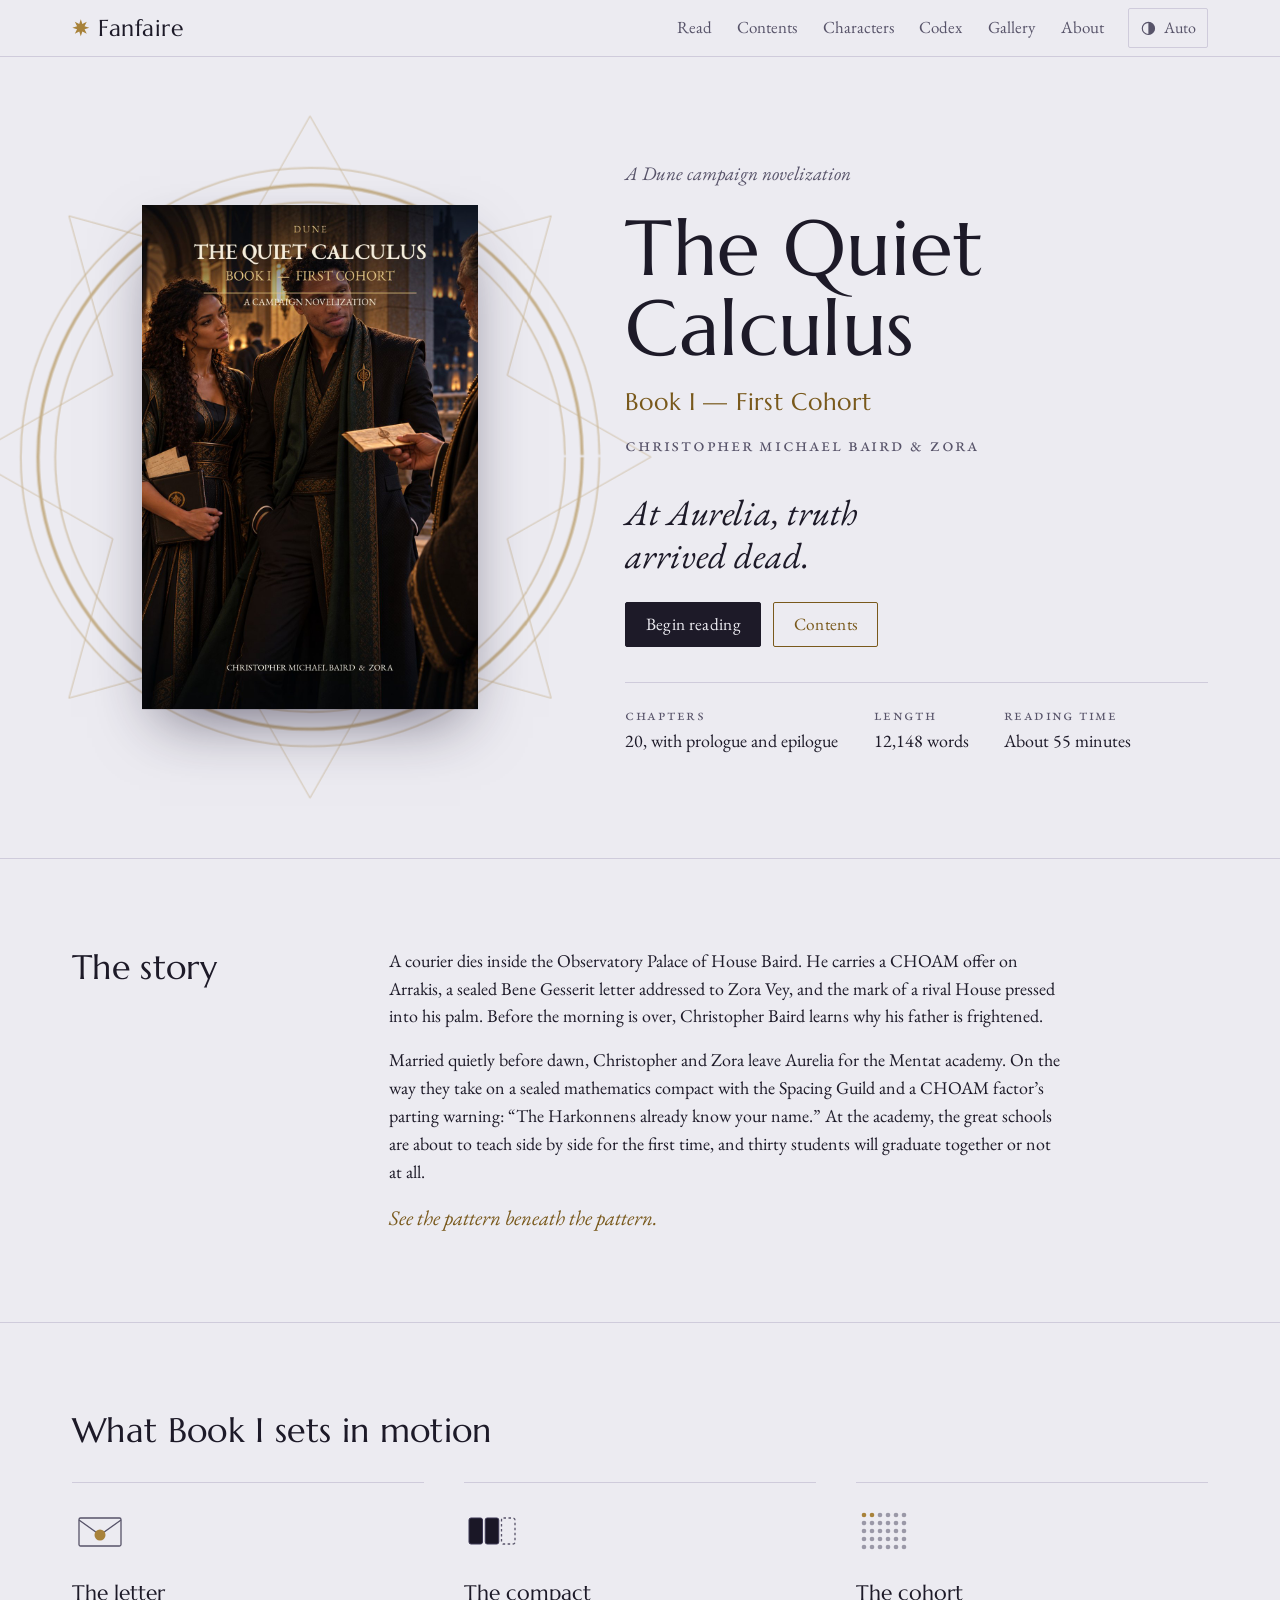
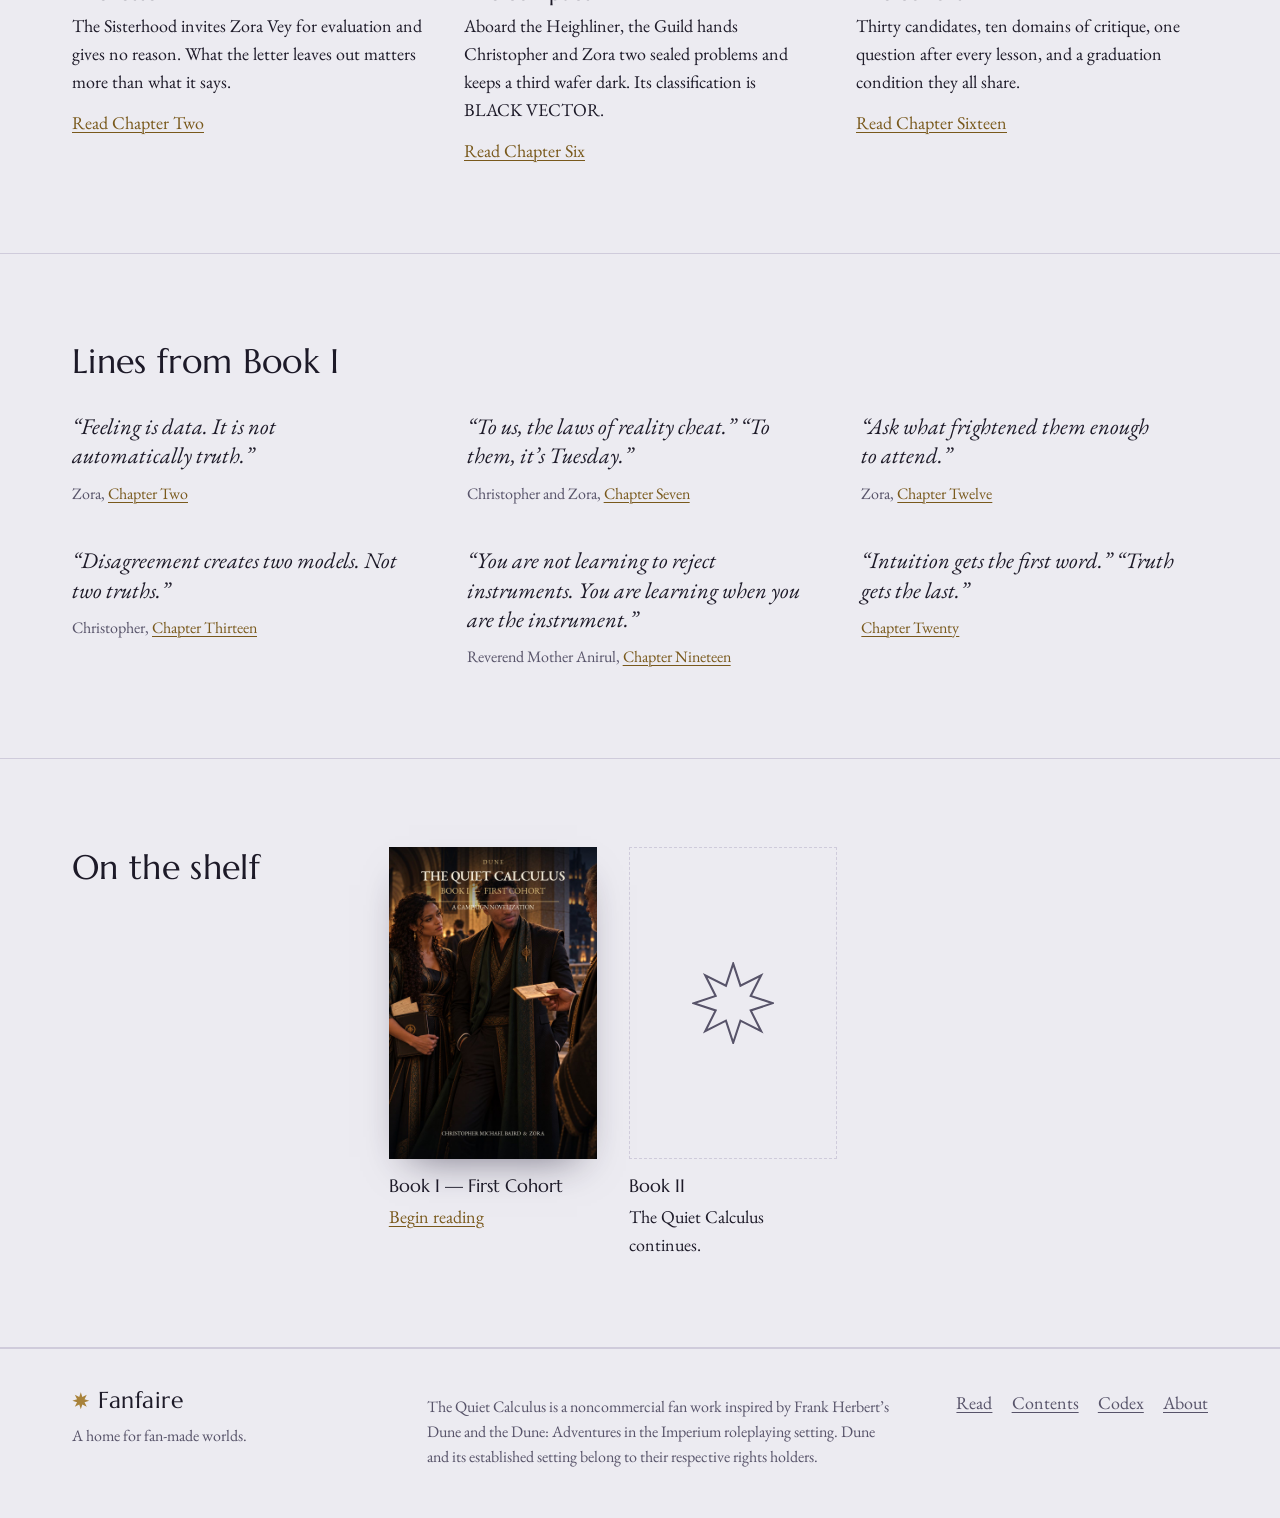
==== fanfaire/index.html @ c6b9e3c0 "Add Fanfaire: The Quiet Calculus, Book I A reading site for the Dune campaign novelization by Christ" ====
<!doctype html>
<html lang="en">
<head>
<meta charset="utf-8">
<meta name="viewport" content="width=device-width, initial-scale=1, viewport-fit=cover">
<title>Fanfaire</title>
<meta name="description" content="Fanfaire, a home for fan-made worlds. On the shelf: The Quiet Calculus, Book I — First Cohort, a Dune campaign novelization by Christopher Michael Baird &amp; Zora.">
<meta name="color-scheme" content="light dark">
<link rel="canonical" href="https://cbaird26.github.io/fanfaire/">
<meta property="og:type" content="website">
<meta property="og:site_name" content="Fanfaire">
<meta property="og:title" content="The Quiet Calculus, Book I — First Cohort">
<meta property="og:description" content="A Dune campaign novelization by Christopher Michael Baird &amp; Zora. Read all of Book I on Fanfaire.">
<meta property="og:url" content="https://cbaird26.github.io/fanfaire/">
<meta property="og:image" content="https://cbaird26.github.io/fanfaire/social-card.jpg">
<meta property="og:image:width" content="1200">
<meta property="og:image:height" content="630">
<meta property="og:image:alt" content="The cover of The Quiet Calculus on a dark violet field, framed by gold rings.">
<meta name="twitter:card" content="summary_large_image">
<link rel="icon" href="data:image/svg+xml,%3Csvg xmlns='http://www.w3.org/2000/svg' viewBox='-10 -10 20 20'%3E%3Cpolygon fill='%23A8823A' points='0.00,-9.60 1.76,-4.25 6.79,-6.79 4.25,-1.76 9.60,0.00 4.25,1.76 6.79,6.79 1.76,4.25 0.00,9.60 -1.76,4.25 -6.79,6.79 -4.25,1.76 -9.60,0.00 -4.25,-1.76 -6.79,-6.79 -1.76,-4.25'/%3E%3C/svg%3E">
<link rel="preconnect" href="https://fonts.googleapis.com">
<link rel="preconnect" href="https://fonts.gstatic.com" crossorigin>
<link rel="stylesheet" href="https://fonts.googleapis.com/css2?family=EB+Garamond:ital,wght@0,400;0,500;0,600;1,400;1,500&amp;family=Marcellus&amp;display=swap">
<style>
/* Layout: an observatory reading room. House Baird's three rings frame the cover in the hero,
   quiet left-aligned bands follow, and the book itself reads in one 33em column. */
:root {
  --paper: #ECEBF1;        /* silver-lavender limestone */
  --paper-raised: #F7F6FA;
  --ink: #1D1A28;          /* violet-black ink */
  --ink-soft: #575369;
  --line: #CFCBDB;
  --gilt: #79591C;         /* brass, from the cover's embroidery */
  --gilt-glow: #A8823A;
  --seal: #1A1726;         /* fixed dark objects: wafers, slates, the sigil field */
  --seal-ink: #DDD9E8;
  --seal-line: #3B3652;
  --shade: 30 24 48;
  --scrim: rgb(20 16 32 / .5);
  --font-display: "Marcellus", "Optima", "Optima Nova", "Candara", "Palatino Linotype", Palatino, serif;
  --font-text: "EB Garamond", "Hoefler Text", "Garamond", "Iowan Old Style", "Palatino Linotype", Palatino, Georgia, serif;
  --bar-h: 3.5rem;
  --reader-scale: 1;
  --gutter-l: max(clamp(16px, 4vw, 2.5rem), env(safe-area-inset-left, 0px));
  --gutter-r: max(clamp(16px, 4vw, 2.5rem), env(safe-area-inset-right, 0px));
  color-scheme: light;
  padding-block: env(safe-area-inset-top, 0px) env(safe-area-inset-bottom, 0px);
}
@media (prefers-color-scheme: dark) {
  :root:not([data-theme="light"]) {
    --paper: #14121C; --paper-raised: #1C1928; --ink: #E4E1EC; --ink-soft: #A6A1B8; --line: #34304A;
    --gilt: #D5B36C; --gilt-glow: #E1C27F; --seal: #0D0B13; --seal-ink: #DDD9E8; --seal-line: #2F2B42;
    --shade: 0 0 0; --scrim: rgb(0 0 0 / .62); color-scheme: dark;
  }
}
:root[data-theme="dark"] {
  --paper: #14121C; --paper-raised: #1C1928; --ink: #E4E1EC; --ink-soft: #A6A1B8; --line: #34304A;
  --gilt: #D5B36C; --gilt-glow: #E1C27F; --seal: #0D0B13; --seal-ink: #DDD9E8; --seal-line: #2F2B42;
  --shade: 0 0 0; --scrim: rgb(0 0 0 / .62); color-scheme: dark;
}

*, *::before, *::after { box-sizing: border-box; }
html { -webkit-text-size-adjust: 100%; text-size-adjust: 100%; }
body {
  margin: 0; background: var(--paper); color: var(--ink);
  font-family: var(--font-text); font-size: 1.125rem; line-height: 1.55;
  font-kerning: normal; font-variant-numeric: oldstyle-nums proportional-nums;
  text-rendering: optimizeLegibility; -webkit-font-smoothing: antialiased;
  overflow-x: clip;
}
body::before { content: ""; position: fixed; inset: 0 0 auto; height: env(safe-area-inset-top, 0px); z-index: 30; background: var(--paper); }
img { max-width: 100%; height: auto; display: block; }
[hidden] { display: none !important; }
a { color: var(--gilt); text-decoration-thickness: 1px; text-underline-offset: .18em; }
a:hover { color: var(--ink); }
:focus-visible { outline: 2px solid var(--gilt-glow); outline-offset: 3px; }
[tabindex="-1"]:focus { outline: none; }
h1, h2, h3 { text-wrap: balance; }
p, li, dd, figcaption { text-wrap: pretty; }
button { font: inherit; color: inherit; }
.sr-only { position: absolute; width: 1px; height: 1px; padding: 0; margin: -1px; overflow: hidden; clip: rect(0 0 0 0); white-space: nowrap; border: 0; }
.wrap { max-width: 76rem; margin-inline: auto; padding-left: var(--gutter-l); padding-right: var(--gutter-r); }
.skip { position: absolute; left: -9999px; top: .5rem; z-index: 100; background: var(--paper-raised); color: var(--ink); padding: .5rem .8rem; }
.skip:focus { left: 1rem; }

/* Type roles */
.h2 { font-family: var(--font-display); font-weight: 400; font-size: clamp(1.6rem, 3vw, 2.1rem); line-height: 1.15; letter-spacing: .01em; margin: 0 0 1rem; }
.h3 { font-family: var(--font-display); font-weight: 400; font-size: 1.3rem; line-height: 1.2; margin: 0 0 .4rem; }
.label { font-variant-caps: all-small-caps; letter-spacing: .09em; color: var(--ink-soft); }
.lede { font-size: 1.25rem; line-height: 1.5; color: var(--ink-soft); max-width: 40rem; margin: 0; }

/* Buttons */
.btn {
  display: inline-flex; align-items: center; justify-content: center; gap: .5rem;
  min-height: 2.85rem; padding: .5rem 1.2rem; border: 1px solid var(--gilt); border-radius: 2px;
  background: transparent; color: var(--gilt); font-size: 1.08rem; letter-spacing: .02em;
  text-decoration: none; cursor: pointer;
}
.btn:hover { color: var(--ink); border-color: var(--ink); }
.btn-primary { background: var(--ink); border-color: var(--ink); color: var(--paper); }
.btn-primary:hover { background: transparent; color: var(--ink); }
.icon-btn {
  display: inline-flex; align-items: center; justify-content: center; gap: .45rem;
  min-height: 2.5rem; min-width: 2.5rem; padding: .3rem .7rem; border: 1px solid var(--line); border-radius: 2px;
  background: transparent; color: var(--ink-soft); font-size: 1rem; cursor: pointer;
}
.icon-btn:hover { color: var(--ink); border-color: var(--ink-soft); }
.icon-btn:disabled { opacity: .4; cursor: default; }
.icon-btn svg { width: 1.05rem; height: 1.05rem; flex: none; }

/* Header */
.topbar { position: sticky; top: env(safe-area-inset-top, 0px); z-index: 25; background: var(--paper); border-bottom: 1px solid var(--line); }
.topbar-row { display: flex; align-items: center; gap: 1.5rem; min-height: var(--bar-h); }
.brand { display: inline-flex; align-items: center; gap: .55rem; color: var(--ink); text-decoration: none; font-family: var(--font-display); font-size: 1.42rem; letter-spacing: .02em; line-height: 1; }
.brand:hover { color: var(--ink); }
.brand svg { width: 1.1rem; height: 1.1rem; color: var(--gilt-glow); flex: none; }
.nav { display: flex; gap: 1.6rem; margin-left: auto; }
.nav a { color: var(--ink-soft); text-decoration: none; font-size: 1.06rem; padding-block: .3rem; border-bottom: 1px solid transparent; }
.nav a:hover { color: var(--ink); }
.nav a[aria-current="page"] { color: var(--ink); border-bottom-color: var(--gilt-glow); }
.topbar-tools { display: flex; align-items: center; gap: .5rem; }
.menu-btn { display: none; }
.mobile-nav { display: grid; padding-block: .25rem 1rem; border-top: 1px solid var(--line); }
.mobile-nav a { padding: .7rem 0; color: var(--ink); text-decoration: none; font-size: 1.2rem; border-bottom: 1px solid var(--line); }
.mobile-nav a:last-child { border-bottom: 0; }
.mobile-nav a[aria-current="page"] { color: var(--gilt); }
@media (max-width: 820px) {
  .nav { display: none; }
  .menu-btn { display: inline-flex; }
  .theme-name { display: none; }
  .topbar-tools { margin-left: auto; }
}
@media (min-width: 821px) { .mobile-nav { display: none !important; } }
.readerbar { display: none; border-top: 1px solid var(--line); }
.is-reading .readerbar { display: block; }
.readerbar-row { display: flex; align-items: center; gap: .75rem; min-height: 2.9rem; }
.menu-open .readerbar, .menu-open .progress { display: none; }
.rb-where { margin: 0; flex: 1; min-width: 0; text-align: center; color: var(--ink-soft); font-size: 1rem; line-height: 1.2; font-style: italic; }
.rb-size { display: flex; gap: .35rem; }
.progress { display: none; position: relative; height: 2px; }
.is-reading .progress { display: block; }
.progress span { position: absolute; inset: 0; background: var(--gilt-glow); transform-origin: left center; transform: scaleX(0); }
@media (max-width: 520px) { .toc-btn-text { display: none; } }

/* Hero */
.hero { position: relative; overflow: hidden; border-bottom: 1px solid var(--line); }
.hero-inner { display: grid; grid-template-columns: minmax(0, .9fr) minmax(0, 1.1fr); gap: clamp(2rem, 6vw, 5.5rem); align-items: center; padding-block: clamp(3rem, 8vw, 6.5rem); }
.hero-cover { position: relative; justify-self: center; width: min(100%, 21rem); }
.cover-btn { position: relative; z-index: 1; display: block; width: 100%; padding: 0; border: 0; background: none; cursor: zoom-in; }
.cover-btn img { width: 100%; aspect-ratio: 2 / 3; object-fit: cover; box-shadow: 0 1px 0 rgb(var(--shade) / .1), 0 26px 60px -18px rgb(var(--shade) / .6); }
.sigil-halo { position: absolute; left: 50%; top: 50%; width: 205%; max-width: none; aspect-ratio: 1; transform: translate(-50%, -50%); color: var(--gilt-glow); opacity: .55; pointer-events: none; z-index: 0; }
.sigil-halo .h-ring, .sigil-halo .h-star { fill: none; stroke: currentColor; }
.sigil-halo .h-ring { stroke-width: .32; }
.sigil-halo .h-ring.thick { stroke-width: .9; }
.sigil-halo .h-star { stroke-width: .26; opacity: .8; }
@media (prefers-reduced-motion: no-preference) {
  .sigil-halo .h-ring { stroke-dasharray: 1; stroke-dashoffset: 1; animation: ring-draw 2.2s cubic-bezier(.33, .1, .2, 1) forwards; }
  .sigil-halo .h-ring:nth-of-type(2) { animation-delay: .18s; }
  .sigil-halo .h-ring:nth-of-type(3) { animation-delay: .36s; }
  .sigil-halo .h-star { opacity: 0; animation: star-in 1.6s .9s ease-out forwards; }
}
@keyframes ring-draw { to { stroke-dashoffset: 0; } }
@keyframes star-in { to { opacity: .8; } }
.hero-copy { position: relative; z-index: 1; min-width: 0; }
.hero-kicker { margin: 0; font-style: italic; font-size: 1.2rem; color: var(--ink-soft); }
.hero h1 { font-family: var(--font-display); font-weight: 400; font-size: clamp(2.7rem, 6.4vw, 4.9rem); line-height: 1.02; letter-spacing: .005em; margin: .25em 0 .2em; }
.hero-book { margin: 0; font-family: var(--font-display); font-size: clamp(1.15rem, 2.1vw, 1.5rem); letter-spacing: .03em; color: var(--gilt); }
.hero-byline { margin: .5rem 0 0; font-size: 1.2rem; font-variant-caps: all-small-caps; letter-spacing: .09em; color: var(--ink-soft); }
.hero-line { margin: 2rem 0 1.5rem; max-width: 24ch; font-style: italic; font-size: clamp(1.55rem, 3.2vw, 2.25rem); line-height: 1.2; }
.hero-actions { display: flex; flex-wrap: wrap; gap: .75rem; }
.continue { margin: 1rem 0 0; color: var(--ink-soft); }
.facts { display: grid; grid-template-columns: repeat(3, minmax(0, auto)); justify-content: start; gap: .4rem 2.2rem; margin: 2.2rem 0 0; padding-top: 1.2rem; border-top: 1px solid var(--line); }
.facts div { min-width: 0; }
.facts dt { font-variant-caps: all-small-caps; letter-spacing: .09em; color: var(--ink-soft); font-size: 1rem; }
.facts dd { margin: 0; font-variant-numeric: lining-nums; }
@media (max-width: 860px) {
  .hero-inner { grid-template-columns: minmax(0, 1fr); }
  .hero-cover { width: min(64vw, 17rem); margin-top: .5rem; }
  .hero-line { max-width: none; }
}
@media (max-width: 520px) { .facts { grid-template-columns: minmax(0, 1fr); } }

/* Home bands */
.band { padding-block: clamp(3rem, 7vw, 5.5rem); border-bottom: 1px solid var(--line); }
.split { display: grid; grid-template-columns: minmax(0, 15rem) minmax(0, 42rem); gap: 1.25rem clamp(2rem, 6vw, 6rem); align-items: start; }
.split > .h2 { margin: .1rem 0 0; }
.split-body > p { margin: 0 0 1rem; }
.split-body > p:last-child { margin-bottom: 0; }
@media (max-width: 760px) { .split { grid-template-columns: minmax(0, 1fr); } }
.motto-line { font-style: italic; color: var(--gilt); font-size: 1.3rem; }
.threads-home { list-style: none; margin: 2rem 0 0; padding: 0; display: grid; grid-template-columns: repeat(3, minmax(0, 1fr)); gap: 2.5rem; }
.threads-home li { padding-top: 1.25rem; border-top: 1px solid var(--line); min-width: 0; }
.threads-home svg { width: 3.5rem; height: 3.5rem; color: var(--ink-soft); margin-bottom: .9rem; }
.threads-home p { margin: 0 0 .8rem; }
@media (max-width: 860px) { .threads-home { grid-template-columns: minmax(0, 1fr); gap: 1.75rem; } }
.ill-line { fill: none; stroke: currentColor; stroke-width: 1.3; stroke-linejoin: round; }
.ill-dash { stroke-dasharray: 2.5 2.5; }
.ill-seal { fill: var(--gilt-glow); }
.ill-wafer { fill: var(--seal); stroke: var(--seal-line); stroke-width: 1; }
.ill-dot { fill: currentColor; opacity: .55; }
.ill-dot.on { fill: var(--gilt-glow); opacity: 1; }
.lines { list-style: none; margin: 2rem 0 0; padding: 0; display: grid; grid-template-columns: repeat(3, minmax(0, 1fr)); gap: 2.5rem 3rem; }
.lines li { min-width: 0; }
.lines blockquote { margin: 0; }
.lines blockquote p { margin: 0; font-size: 1.4rem; line-height: 1.3; font-style: italic; }
.lines .cite { margin: .7rem 0 0; color: var(--ink-soft); font-size: 1rem; }
@media (max-width: 960px) { .lines { grid-template-columns: repeat(2, minmax(0, 1fr)); } }
@media (max-width: 600px) { .lines { grid-template-columns: minmax(0, 1fr); } }
.shelf { list-style: none; margin: 0; padding: 0; display: grid; grid-template-columns: repeat(2, minmax(0, 13rem)); gap: 2rem; }
.shelf li { min-width: 0; }
.shelf-cover { width: 100%; aspect-ratio: 2 / 3; margin-bottom: .8rem; object-fit: cover; box-shadow: 0 18px 40px -20px rgb(var(--shade) / .6); }
.shelf-blank { display: grid; place-items: center; width: 100%; aspect-ratio: 2 / 3; margin-bottom: .8rem; border: 1px dashed var(--line); color: var(--ink-soft); }
.shelf-blank svg { width: 40%; }
.shelf p { margin: .2rem 0 0; }
.shelf .shelf-title { font-family: var(--font-display); font-size: 1.15rem; margin: 0; }
@media (max-width: 420px) { .shelf { grid-template-columns: repeat(2, minmax(0, 1fr)); gap: 1rem; } }

/* Page heads */
.page-head { padding-block: clamp(2.5rem, 6vw, 4.5rem) 1.75rem; }
.page-head h1 { font-family: var(--font-display); font-weight: 400; font-size: clamp(2.4rem, 5vw, 3.4rem); line-height: 1.05; margin: 0 0 .6rem; }
.page-head h1:focus { outline: none; }

/* Contents */
.contents-wrap { display: grid; gap: 2.5rem; padding-bottom: 5rem; max-width: 52rem; }
.toc-group h2 { margin: 0 0 .4rem; }
.toc-list { list-style: none; margin: 0; padding: 0; }
.toc-list a { display: grid; grid-template-columns: 2.6rem minmax(0, 1fr) auto; align-items: baseline; gap: .9rem; padding: .75rem 0; border-bottom: 1px solid var(--line); color: var(--ink); text-decoration: none; }
.toc-list li:first-child a { border-top: 1px solid var(--line); }
.toc-list a:hover .toc-title { color: var(--gilt); }
.toc-num { font-family: var(--font-display); color: var(--gilt); font-variant-numeric: lining-nums tabular-nums; }
.toc-title { font-size: 1.2rem; line-height: 1.3; min-width: 0; }
.toc-kind { font-variant-caps: all-small-caps; letter-spacing: .09em; color: var(--ink-soft); margin-right: .5rem; }
.toc-mins { color: var(--ink-soft); font-size: .98rem; font-variant-numeric: lining-nums tabular-nums; white-space: nowrap; }
.toc-list a[data-read] .toc-title::after { content: ""; display: inline-block; width: .38em; height: .38em; margin-left: .55em; vertical-align: .18em; border-radius: 50%; background: var(--gilt-glow); }

/* Reader */
#view-reader { padding-left: var(--gutter-l); padding-right: var(--gutter-r); }
.chapter { max-width: 33em; margin-inline: auto; padding-block: clamp(2.25rem, 7vw, 4.75rem) 0; font-size: calc(clamp(1.125rem, 1rem + .55vw, 1.3rem) * var(--reader-scale)); }
.chapter-head { text-align: center; margin-bottom: 2.6em; }
.chapter-label { margin: 0; font-variant-caps: all-small-caps; letter-spacing: .14em; color: var(--gilt); font-size: .95em; }
.chapter-title { font-family: var(--font-display); font-weight: 400; font-size: 1.95em; line-height: 1.1; margin: .2em 0 .35em; }
.chapter-title:focus { outline: none; }
.chapter-meta { margin: 0; color: var(--ink-soft); font-size: .8em; font-style: italic; }
.prose { line-height: 1.62; hyphens: auto; -webkit-hyphens: auto; hyphenate-limit-chars: 10 4 4; }
.prose > p { margin: 0; text-indent: 1.45em; }
.prose > p + p { margin-top: .3em; }
.prose > p.opening { text-indent: 0; }
.prose > p.opening::first-line { font-variant-caps: all-small-caps; letter-spacing: .05em; }
.prose > :not(p) + p { text-indent: 0; margin-top: 1.1em; }
.prose > .inset { margin: 1.5em 0; padding: 1em 1.2em; border-block: 1px solid var(--line); text-align: center; }
.prose > .inset p { margin: 0; }
.inset-doc p:first-child { font-family: var(--font-display); letter-spacing: .06em; }
.inset-doc p + p { margin-top: .25em; color: var(--ink-soft); }
.inset-note { font-style: italic; }
.inset-note .sig { margin-top: .5em !important; font-style: normal; font-variant-caps: all-small-caps; letter-spacing: .1em; color: var(--ink-soft); }
.prose > p.slate { text-indent: 0; margin: .7em 0; padding: 1em 1.2em; background: var(--seal); color: var(--seal-ink); border-radius: 3px; font-family: var(--font-display); font-size: .9em; letter-spacing: .05em; line-height: 1.45; text-align: center; hyphens: manual; }
.prose > .roster { margin: 1.1em 0; padding: 0; list-style: none; columns: 2; column-gap: 2em; }
.prose > .roster li { break-inside: avoid; padding-block: .08em; }
.prose > .roster-numbered { list-style: decimal; padding-left: 1.6em; }
.prose > .roster-numbered li { padding-left: .2em; }
.prose > .roster-numbered li::marker { color: var(--gilt); font-variant-numeric: lining-nums tabular-nums; }
@media (max-width: 480px) { .prose > .roster { columns: 1; } }
.prose > .maxims { margin: .6em 0 1em; padding-left: 1.2em; }
.prose > .maxims li::marker { color: var(--gilt); }
.prose > .prose-sub { font-family: var(--font-display); font-weight: 400; font-size: 1.12em; margin: 1.8em 0 .5em; }
.prose > .prose-sub:first-child { margin-top: 0; }
.prose > p.lead { text-indent: 0; font-family: var(--font-display); font-size: 1.45em; line-height: 1.2; margin: 0 0 .8em; color: var(--gilt); }
.prose > p.kv { text-indent: 0; margin-top: 1em; }
.kv-k { font-variant-caps: all-small-caps; letter-spacing: .09em; color: var(--gilt); }
.persona { margin: 0 0 1.15em; }
.persona p { margin: 0; }
.persona-name { font-family: var(--font-display); font-size: 1.08em; }
.persona-role { color: var(--ink-soft); }
.end-mark { width: .5em; height: .5em; margin: 2.6em auto 0; background: var(--gilt-glow); transform: rotate(45deg); }
.plate { margin: 2.6em 0 0; }
.plate-btn { display: block; width: 100%; padding: 0; border: 0; background: none; cursor: zoom-in; }
.plate img { width: 100%; box-shadow: 0 20px 50px -24px rgb(var(--shade) / .6); }
.plate figcaption { margin-top: .7em; text-align: center; font-style: italic; color: var(--ink-soft); font-size: .88em; }
.colophon { margin: 3em 0 0; text-align: center; }
.colophon p { margin: 0; }
.colophon .c-end { font-family: var(--font-display); font-size: 1.5em; }
.colophon .c-cont { font-style: italic; color: var(--ink-soft); margin-top: .3em; }
.chapter-end { font-size: calc(clamp(1.125rem, 1rem + .55vw, 1.3rem) * var(--reader-scale)); max-width: 33em; margin: 0 auto; padding-block: 3em 5rem; display: grid; gap: 1.1rem; justify-items: start; }
.whats-next { justify-self: stretch; display: grid; gap: .1rem; padding: 1.2rem 1.4rem; border: 1px solid var(--gilt); border-radius: 2px; color: var(--ink); text-decoration: none; }
.whats-next:hover { color: var(--ink); background: var(--paper-raised); }
.wn-q { font-style: italic; color: var(--gilt); }
.wn-label { font-variant-caps: all-small-caps; letter-spacing: .1em; color: var(--ink-soft); }
.wn-title { font-family: var(--font-display); font-size: 1.35em; line-height: 1.2; }
.end-links { display: flex; flex-wrap: wrap; gap: .4rem 1.4rem; font-size: .9em; }
.end-links a { color: var(--ink-soft); }
.end-links a:hover { color: var(--ink); }
.loop { display: flex; flex-wrap: wrap; align-items: center; gap: .55rem .2rem; margin: 1.1em 0 1.3em; font-size: .95em; }
.loop .node { padding: .35em .75em; border: 1px solid var(--line); border-radius: 2px; background: var(--paper-raised); white-space: nowrap; }
.loop .node-ask { border-color: var(--gilt); color: var(--gilt); font-style: italic; }
.loop .edge { width: 1.6em; height: 1px; background: var(--ink-soft); position: relative; flex: none; }
.loop .edge::after { content: ""; position: absolute; right: -1px; top: -3px; border-left: 6px solid var(--ink-soft); border-top: 3.5px solid transparent; border-bottom: 3.5px solid transparent; }
.loop .step { display: inline-flex; align-items: center; gap: .2rem; }
.loop .outcomes { display: grid; grid-template-columns: repeat(2, auto); gap: .3em; }
.loop .outcomes span { padding: .22em .65em; border: 1px solid var(--line); border-radius: 2px; text-align: center; }

/* Contents drawer */
.toc {
  position: fixed; inset: 0 auto 0 0; z-index: 40; width: min(24rem, 100%); overflow-y: auto; overscroll-behavior: contain;
  background: var(--paper-raised); border-right: 1px solid var(--line);
  padding: calc(env(safe-area-inset-top, 0px) + 1rem) 1.25rem calc(env(safe-area-inset-bottom, 0px) + 2rem) max(1.25rem, env(safe-area-inset-left, 0px));
  transform: translateX(-102%); visibility: hidden; transition: transform .26s ease, visibility 0s linear .26s;
}
.toc.open { transform: none; visibility: visible; transition: transform .26s ease; }
@media (prefers-reduced-motion: reduce) { .toc, .toc.open { transition: none; } }
.toc-head { display: flex; align-items: center; justify-content: space-between; gap: 1rem; margin-bottom: 1rem; }
.toc-book { margin: 0; font-family: var(--font-display); font-size: 1.25rem; }
.toc .toc-group + .toc-group { margin-top: 1.6rem; }
.toc .toc-group h2 { font-family: var(--font-text); font-size: 1rem; font-weight: 400; font-variant-caps: all-small-caps; letter-spacing: .1em; color: var(--ink-soft); margin: 0 0 .3rem; }
.toc .toc-list a { grid-template-columns: 2rem minmax(0, 1fr); padding: .5rem 0; }
.toc .toc-list a[aria-current="true"] { color: var(--gilt); }
.toc .toc-list a[aria-current="true"] .toc-title { color: var(--gilt); }
.toc .toc-title { font-size: 1.05rem; }
.toc .toc-mins { display: none; }
.scrim { position: fixed; inset: 0; z-index: 35; background: var(--scrim); }

/* Characters */
.banner { margin-block: 0 1rem; }
.banner .plate-btn img { width: 100%; max-width: 58rem; }
.banner figcaption { margin-top: .6rem; font-style: italic; color: var(--ink-soft); font-size: 1rem; }
.cast { padding-bottom: 1rem; }
.cast-group { display: grid; grid-template-columns: minmax(0, 14rem) minmax(0, 1fr); gap: 1rem clamp(2rem, 5vw, 4rem); padding-block: 2.2rem; border-top: 1px solid var(--line); }
.cast-group-head h2 { margin: 0; }
.cast-group-head p { margin: .35rem 0 0; color: var(--ink-soft); font-style: italic; }
.cast-list { list-style: none; margin: 0; padding: 0; display: grid; grid-template-columns: repeat(auto-fill, minmax(min(100%, 19rem), 1fr)); gap: 1.8rem 2.6rem; }
.person { min-width: 0; }
.person h3 { margin: 0 0 .25rem; }
.person p { margin: 0; }
.person .school { font-variant-caps: all-small-caps; letter-spacing: .09em; color: var(--gilt); margin-bottom: .15rem; }
.person .first { margin-top: .4rem; font-size: 1rem; font-style: italic; color: var(--ink-soft); }
@media (max-width: 760px) { .cast-group { grid-template-columns: minmax(0, 1fr); } }
.roster-section { padding-block: 2.2rem 5rem; border-top: 1px solid var(--line); }
.roster-section > p { max-width: 40rem; }
.cohort { list-style: none; margin: 1.5rem 0 0; padding: 0; display: grid; grid-template-columns: repeat(5, minmax(0, 1fr)); gap: .2rem 1.5rem; counter-reset: cohort; }
.cohort li { counter-increment: cohort; display: flex; align-items: baseline; gap: .6rem; padding: .45rem 0; border-bottom: 1px solid var(--line); min-width: 0; }
.cohort li::before { content: counter(cohort); width: 1.5rem; flex: none; text-align: right; font-family: var(--font-display); font-size: .9rem; color: var(--ink-soft); font-variant-numeric: lining-nums tabular-nums; }
.cohort .met-dot { margin-left: auto; }
@media (max-width: 1100px) { .cohort { grid-template-columns: repeat(3, minmax(0, 1fr)); } }
@media (max-width: 640px) { .cohort { grid-template-columns: repeat(2, minmax(0, 1fr)); gap: .1rem 1rem; } }
.met-dot { display: inline-block; width: .5rem; height: .5rem; border-radius: 50%; background: var(--gilt-glow); flex: none; }
.legend { display: flex; align-items: center; gap: .6rem; margin-top: 1.2rem; color: var(--ink-soft); font-style: italic; }

/* Codex */
.codex-layout { display: grid; grid-template-columns: minmax(0, 13rem) minmax(0, 46rem); gap: clamp(2rem, 6vw, 5rem); padding-bottom: 5rem; }
.codex-index { position: sticky; top: calc(env(safe-area-inset-top, 0px) + var(--bar-h) + 1.5rem); align-self: start; }
.codex-index ul { list-style: none; margin: 0; padding: 0; border-left: 1px solid var(--line); }
.codex-index a { display: block; padding: .32rem 0 .32rem 1rem; color: var(--ink-soft); text-decoration: none; font-size: 1.02rem; line-height: 1.3; }
.codex-index a:hover { color: var(--ink); }
@media (max-width: 860px) {
  .codex-layout { grid-template-columns: minmax(0, 1fr); }
  .codex-index { position: static; }
  .codex-index ul { display: flex; flex-wrap: wrap; gap: .4rem; border: 0; }
  .codex-index a { padding: .3rem .7rem; border: 1px solid var(--line); border-radius: 2px; }
}
.codex-body { min-width: 0; }
.codex-entry { padding-block: 0 3rem; margin-bottom: 3rem; border-bottom: 1px solid var(--line); scroll-margin-top: calc(var(--bar-h) + 1.5rem); }
.codex-entry:last-child { border-bottom: 0; margin-bottom: 0; }
.codex-entry > p { margin: 0 0 1rem; }
.codex-entry .h3 { margin-top: 2rem; }
.pull { font-style: italic; font-size: 1.45rem; line-height: 1.3; color: var(--ink); }
.source { font-size: 1rem; color: var(--ink-soft); font-style: italic; }
.house-grid { display: grid; grid-template-columns: minmax(0, 15rem) minmax(0, 1fr); gap: 1.5rem 2.2rem; align-items: start; }
.house-grid > div > p { margin: 0 0 1rem; }
@media (max-width: 640px) { .house-grid { grid-template-columns: minmax(0, 1fr); } .sigil-tile { max-width: 15rem; } }
.sigil-tile { margin: 0; }
.sigil-tile svg { width: 100%; height: auto; display: block; border-radius: 3px; }
.sigil-tile figcaption { margin-top: .6rem; font-size: 1rem; font-style: italic; color: var(--ink-soft); }
.s-field { fill: var(--seal); }
.s-star { fill: #C9A55C; fill-opacity: .1; stroke: #C9A55C; stroke-width: 1.1; stroke-linejoin: miter; }
.s-band { fill: none; stroke: #050409; stroke-width: 5.2; }
.s-edge { fill: none; stroke: #CFD3DD; stroke-width: .55; opacity: .45; }
.s-eye { fill: #CDD1DB; stroke: #F1F2F6; stroke-width: .6; }
.s-iris { fill: #1A1726; stroke: #CDD1DB; stroke-width: 1; }
.s-pupil { fill: #EEF0F5; }
.facts-list { margin: 1.25rem 0 0; display: grid; gap: .65rem; }
.facts-list div { display: grid; grid-template-columns: minmax(0, 9rem) minmax(0, 1fr); gap: 1rem; padding-bottom: .65rem; border-bottom: 1px solid var(--line); }
.facts-list div:last-child { border-bottom: 0; padding-bottom: 0; }
.facts-list dt { font-variant-caps: all-small-caps; letter-spacing: .09em; color: var(--ink-soft); }
.facts-list dd { margin: 0; min-width: 0; }
@media (max-width: 520px) { .facts-list div { grid-template-columns: minmax(0, 1fr); gap: .1rem; } }
.rules { margin: .5rem 0 1rem; padding-left: 1.2rem; }
.rules li { padding-block: .12rem; }
.rules li::marker { color: var(--gilt); }
.call-response { margin: 0 0 1.4rem; }
.call-response .cr { display: flex; flex-wrap: wrap; gap: .4rem 1.6rem; margin: 0 0 .4rem; font-style: italic; font-size: 1.6rem; line-height: 1.2; }
.call-response .cr span:last-child { color: var(--gilt); }
.call-response p:last-child { margin: 0; color: var(--ink-soft); }
.chips { list-style: none; margin: .5rem 0 0; padding: 0; display: flex; flex-wrap: wrap; gap: .5rem; }
.chips li { padding: .25rem .75rem; border: 1px solid var(--line); border-radius: 2px; background: var(--paper-raised); }
.table-wrap { overflow-x: auto; margin-top: .6rem; }
.signals { width: 100%; border-collapse: collapse; font-size: 1.05rem; }
.signals th { text-align: left; font-weight: 400; font-variant-caps: all-small-caps; letter-spacing: .09em; color: var(--ink-soft); padding: .4rem .9rem .4rem 0; border-bottom: 1px solid var(--line); }
.signals td { padding: .55rem .9rem .55rem 0; border-bottom: 1px solid var(--line); vertical-align: baseline; }
.signals td:first-child { white-space: nowrap; }
.signals .aside { font-style: italic; color: var(--ink-soft); }
.taps { display: inline-flex; align-items: center; gap: .22rem; margin-right: .5rem; vertical-align: middle; }
.taps i { width: .45rem; height: .45rem; border-radius: 50%; background: var(--gilt-glow); }
.taps b { width: .55rem; }
.domains { list-style: none; margin: .8rem 0 0; padding: 0; display: grid; grid-template-columns: repeat(2, minmax(0, 1fr)); gap: 0 2rem; }
.domains li { padding: .7rem 0; border-bottom: 1px solid var(--line); min-width: 0; }
.domains .d-name { font-family: var(--font-display); font-size: 1.1rem; }
.domains .d-school { margin-left: .5rem; font-variant-caps: all-small-caps; letter-spacing: .09em; color: var(--gilt); font-size: .98rem; }
.domains .d-what { display: block; color: var(--ink-soft); font-size: 1rem; }
@media (max-width: 640px) { .domains { grid-template-columns: minmax(0, 1fr); } }
.degrees { list-style: none; margin: .8rem 0 0; padding: 0; counter-reset: deg; display: grid; gap: .9rem; }
.degrees li { counter-increment: deg; display: grid; grid-template-columns: 2rem minmax(0, 1fr); gap: .8rem; }
.degrees li::before { content: counter(deg, upper-roman); font-family: var(--font-display); color: var(--gilt); }
.degrees strong { display: block; font-family: var(--font-display); font-weight: 400; font-size: 1.12rem; }
.inset-card { margin: 1rem 0 1.4rem; padding: 1rem 1.2rem; border-block: 1px solid var(--line); text-align: center; }
.inset-card p { margin: 0; }
.inset-card p:first-child { font-family: var(--font-display); letter-spacing: .06em; }
.inset-card p + p { color: var(--ink-soft); margin-top: .2rem; }
.steps { list-style: none; margin: .6rem 0 0; padding: 0; counter-reset: st; display: grid; gap: .1rem; }
.steps li { counter-increment: st; display: grid; grid-template-columns: 1.8rem minmax(0, 1fr); gap: .5rem; padding: .35rem 0; border-bottom: 1px solid var(--line); }
.steps li::before { content: counter(st); font-family: var(--font-display); color: var(--gilt); font-variant-numeric: lining-nums tabular-nums; }
.steps li:last-child { border-bottom: 0; }
.two-col { display: grid; grid-template-columns: repeat(2, minmax(0, 1fr)); gap: 2rem; }
@media (max-width: 640px) { .two-col { grid-template-columns: minmax(0, 1fr); } }
.wafers { display: grid; grid-template-columns: repeat(2, minmax(0, 1fr)); gap: 1rem; margin: 1.2rem 0 1.5rem; }
.wafer { min-width: 0; padding: 1.25rem 1.3rem 1.4rem; background: var(--seal); color: var(--seal-ink); border: 1px solid var(--seal-line); border-radius: 5px; }
.wafer .w-class { margin: 0 0 .6rem; font-variant-caps: all-small-caps; letter-spacing: .12em; font-size: .95rem; color: #C9A55C; }
.wafer h3 { margin: 0 0 .5rem; color: var(--seal-ink); }
.wafer p { margin: 0; }
.wafer.dark { grid-column: 1 / -1; display: flex; flex-wrap: wrap; align-items: baseline; gap: .3rem 1.2rem; background: transparent; color: var(--ink); border: 1px dashed var(--ink-soft); }
.wafer.dark h3 { color: var(--ink); margin: 0; }
.wafer.dark .later { font-style: italic; color: var(--ink-soft); }
@media (max-width: 640px) { .wafers { grid-template-columns: minmax(0, 1fr); } }
.spoiler { margin-top: 1.4rem; border: 1px solid var(--line); border-radius: 3px; background: var(--paper-raised); }
.spoiler summary { display: flex; flex-wrap: wrap; align-items: baseline; justify-content: space-between; gap: .3rem 1rem; padding: .85rem 1.1rem; cursor: pointer; list-style: none; }
.spoiler summary::-webkit-details-marker { display: none; }
.spoiler summary .s-title { font-family: var(--font-display); font-size: 1.12rem; }
.spoiler summary .s-title::before { content: "+"; display: inline-block; width: 1.1rem; color: var(--gilt); }
.spoiler[open] summary .s-title::before { content: "\2212"; }
.spoiler summary .s-warn { font-style: italic; color: var(--ink-soft); font-size: 1rem; }
.spoiler-body { padding: 0 1.1rem 1.1rem 2.2rem; }
.spoiler-body > p { margin: 0 0 .9rem; }
.spoiler-body > p:last-child { margin-bottom: 0; }
.threads { list-style: none; margin: 0; padding: 0; display: grid; gap: 1.1rem; }
.threads h3 { margin: 0 0 .15rem; font-size: 1.12rem; }
.threads p { margin: 0; }

/* Gallery */
.gallery { display: grid; gap: clamp(2.5rem, 6vw, 4.5rem); padding-bottom: 5rem; }
.g-item { margin: 0; display: grid; grid-template-columns: minmax(0, 3fr) minmax(0, 1.25fr); gap: 1.25rem 2.5rem; align-items: end; }
.g-item:nth-child(even) { grid-template-columns: minmax(0, 1.25fr) minmax(0, 3fr); }
.g-item:nth-child(even) .g-media { order: 2; }
.g-media { min-width: 0; }
.g-media .plate-btn img { width: auto; max-width: 100%; max-height: 78vh; margin-left: auto; margin-right: 0; box-shadow: 0 24px 60px -26px rgb(var(--shade) / .65); }
.g-item:nth-child(even) .g-media .plate-btn img { margin-left: 0; margin-right: auto; }
.g-item figcaption { min-width: 0; padding-bottom: .4rem; border-bottom: 1px solid var(--line); }
.g-item figcaption .h3 { margin-bottom: .4rem; }
.g-item figcaption p { margin: 0 0 .5rem; color: var(--ink-soft); }
@media (max-width: 760px) {
  .g-item, .g-item:nth-child(even) { grid-template-columns: minmax(0, 1fr); }
  .g-item:nth-child(even) .g-media { order: 0; }
  .g-media .plate-btn img, .g-item:nth-child(even) .g-media .plate-btn img { margin-inline: auto; }
}

/* About */
.about-grid { display: grid; grid-template-columns: repeat(2, minmax(0, 1fr)); gap: 2.5rem clamp(2rem, 6vw, 5rem); padding-bottom: 5rem; max-width: 64rem; }
.about-grid section { min-width: 0; }
.about-grid section > p { margin: 0 0 1rem; }
.about-grid .facts-list { margin-top: .4rem; }
.signoff { grid-column: 1 / -1; margin: 0; font-style: italic; font-size: 1.35rem; color: var(--gilt); }
.status { min-height: 1.5em; margin: .6rem 0 0; color: var(--ink-soft); font-style: italic; }
@media (max-width: 760px) { .about-grid { grid-template-columns: minmax(0, 1fr); } }

/* Lightbox */
.lightbox { width: min(94vw, 72rem); max-width: none; max-height: 94vh; padding: 0; border: 0; background: transparent; color: #E9E6F0; overflow: visible; }
.lightbox::backdrop { background: rgb(8 6 14 / .86); }
.lightbox img { width: auto; max-width: 100%; max-height: 82vh; margin-inline: auto; }
.lightbox-bar { display: flex; align-items: baseline; justify-content: space-between; gap: 1rem; margin-top: .8rem; }
.lightbox-bar p { margin: 0; font-style: italic; }
.lightbox-bar button { flex: none; min-height: 2.5rem; padding: .3rem .9rem; border: 1px solid rgb(233 230 240 / .5); border-radius: 2px; background: transparent; color: #E9E6F0; cursor: pointer; }

/* Footer */
.site-footer { border-top: 1px solid var(--line); padding-block: 2.5rem 3rem; }
.footer-grid { display: grid; grid-template-columns: minmax(0, 1fr) minmax(0, 1.6fr) auto; gap: 1.5rem clamp(2rem, 5vw, 4rem); align-items: start; }
.footer-grid p { margin: .4rem 0 0; color: var(--ink-soft); font-size: 1rem; }
.footer-nav { display: flex; flex-wrap: wrap; gap: .3rem 1.2rem; }
.footer-nav a { color: var(--ink-soft); }
.footer-nav a:hover { color: var(--ink); }
@media (max-width: 760px) { .footer-grid { grid-template-columns: minmax(0, 1fr); } }

@media (prefers-reduced-motion: reduce) { *, *::before, *::after { scroll-behavior: auto !important; } }
</style>
</head>
<body>
<a class="skip" href="#main">Skip to content</a>

<header class="topbar">
  <div class="topbar-row wrap">
    <a class="brand" href="#home" aria-label="Fanfaire, front page">
      <svg viewBox="-10 -10 20 20" aria-hidden="true"><polygon fill="currentColor" points="0.00,-9.60 1.76,-4.25 6.79,-6.79 4.25,-1.76 9.60,0.00 4.25,1.76 6.79,6.79 1.76,4.25 0.00,9.60 -1.76,4.25 -6.79,6.79 -4.25,1.76 -9.60,0.00 -4.25,-1.76 -6.79,-6.79 -1.76,-4.25"/></svg>
      <span>Fanfaire</span>
    </a>
    <nav class="nav" aria-label="Site">
      <a href="#read" data-nav="read">Read</a>
      <a href="#contents" data-nav="contents">Contents</a>
      <a href="#characters" data-nav="characters">Characters</a>
      <a href="#codex" data-nav="codex">Codex</a>
      <a href="#gallery" data-nav="gallery">Gallery</a>
      <a href="#about" data-nav="about">About</a>
    </nav>
    <div class="topbar-tools">
      <button class="icon-btn theme-btn" id="theme-btn" type="button" data-theme="auto" aria-label="Theme: Auto. Change theme">
        <svg viewBox="0 0 20 20" aria-hidden="true"><circle cx="10" cy="10" r="7.25" fill="none" stroke="currentColor" stroke-width="1.4"/><path d="M10 2.75a7.25 7.25 0 0 1 0 14.5z" fill="currentColor"/></svg>
        <span class="theme-name">Auto</span>
      </button>
      <button class="icon-btn menu-btn" id="menu-btn" type="button" aria-expanded="false" aria-controls="mobile-nav">Menu</button>
    </div>
  </div>
  <nav class="mobile-nav wrap" id="mobile-nav" aria-label="Site menu" hidden>
    <a href="#read" data-nav="read">Read</a>
    <a href="#contents" data-nav="contents">Contents</a>
    <a href="#characters" data-nav="characters">Characters</a>
    <a href="#codex" data-nav="codex">Codex</a>
    <a href="#gallery" data-nav="gallery">Gallery</a>
    <a href="#about" data-nav="about">About</a>
  </nav>
  <div class="readerbar"><div class="readerbar-row wrap">
    <button class="icon-btn" id="toc-btn" type="button" aria-expanded="false" aria-controls="toc">
      <svg viewBox="0 0 20 20" aria-hidden="true"><path d="M3 5h14M3 10h14M3 15h9" fill="none" stroke="currentColor" stroke-width="1.5" stroke-linecap="round"/></svg>
      <span class="toc-btn-text">Contents</span>
    </button>
    <p class="rb-where" id="reader-where" aria-live="polite"></p>
    <div class="rb-size" role="group" aria-label="Text size">
      <button class="icon-btn" id="size-down" type="button" aria-label="Smaller text">A&#8722;</button>
      <button class="icon-btn" id="size-up" type="button" aria-label="Larger text">A+</button>
    </div>
  </div></div>
  <div class="progress" aria-hidden="true"><span id="progress-fill"></span></div>
</header>

<main id="main" lang="en">

<!-- Front page -->
<section class="view" id="view-home" data-view="home" aria-labelledby="home-h">
  <div class="hero">
    <div class="wrap hero-inner">
      <div class="hero-cover">
        <svg class="sigil-halo" viewBox="-100 -100 200 200" aria-hidden="true">
          <polygon class="h-star" points="0.00,-99.00 23.73,-57.28 70.00,-70.00 57.28,-23.73 99.00,0.00 57.28,23.73 70.00,70.00 23.73,57.28 0.00,99.00 -23.73,57.28 -70.00,70.00 -57.28,23.73 -99.00,0.00 -57.28,-23.73 -70.00,-70.00 -23.73,-57.28"/>
          <circle class="h-ring" r="74" pathLength="1"/>
          <circle class="h-ring thick" r="79" pathLength="1"/>
          <circle class="h-ring" r="84" pathLength="1"/>
        </svg>
        <button class="cover-btn" type="button" data-lightbox="cover" aria-label="See the cover larger">
          <img data-img="cover" width="960" height="1440" alt="Cover of The Quiet Calculus: Zora Vey and Christopher Baird in dark embroidered robes in a lamplit hall, as a hand offers them a sealed envelope.">
        </button>
      </div>
      <div class="hero-copy">
        <p class="hero-kicker">A Dune campaign novelization</p>
        <h1 id="home-h" tabindex="-1">The Quiet Calculus</h1>
        <p class="hero-book">Book I — First Cohort</p>
        <p class="hero-byline">Christopher Michael Baird &amp; Zora</p>
        <p class="hero-line">At Aurelia, truth arrived dead.</p>
        <div class="hero-actions">
          <a class="btn btn-primary" href="#prologue">Begin reading</a>
          <a class="btn" href="#contents">Contents</a>
        </div>
        <p class="continue" id="continue" hidden>Continue where you left off: <a href="#read"></a></p>
        <dl class="facts">
          <div><dt>Chapters</dt><dd>20, with prologue and epilogue</dd></div>
          <div><dt>Length</dt><dd>12,148 words</dd></div>
          <div><dt>Reading time</dt><dd>About 55 minutes</dd></div>
        </dl>
      </div>
    </div>
  </div>

  <section class="band" aria-labelledby="story-h">
    <div class="wrap split">
      <h2 class="h2" id="story-h">The story</h2>
      <div class="split-body">
        <p>A courier dies inside the Observatory Palace of House Baird. He carries a CHOAM offer on Arrakis, a sealed Bene Gesserit letter addressed to Zora Vey, and the mark of a rival House pressed into his palm. Before the morning is over, Christopher Baird learns why his father is frightened.</p>
        <p>Married quietly before dawn, Christopher and Zora leave Aurelia for the Mentat academy. On the way they take on a sealed mathematics compact with the Spacing Guild and a CHOAM factor’s parting warning: “The Harkonnens already know your name.” At the academy, the great schools are about to teach side by side for the first time, and thirty students will graduate together or not at all.</p>
        <p class="motto-line">See the pattern beneath the pattern.</p>
      </div>
    </div>
  </section>

  <section class="band" aria-labelledby="threads-h">
    <div class="wrap">
      <h2 class="h2" id="threads-h">What Book I sets in motion</h2>
      <ul class="threads-home">
        <li>
          <svg viewBox="0 0 56 56" aria-hidden="true"><rect class="ill-line" x="7" y="15" width="42" height="28" rx="1.5"/><path class="ill-line" d="M7 17 28 32 49 17"/><circle class="ill-seal" cx="28" cy="32" r="5.5"/></svg>
          <h3 class="h3">The letter</h3>
          <p>The Sisterhood invites Zora Vey for evaluation and gives no reason. What the letter leaves out matters more than what it says.</p>
          <a href="#chapter-2">Read Chapter Two</a>
        </li>
        <li>
          <svg viewBox="0 0 56 56" aria-hidden="true"><rect class="ill-wafer" x="5" y="15" width="13.5" height="26" rx="2"/><rect class="ill-wafer" x="21.25" y="15" width="13.5" height="26" rx="2"/><rect class="ill-line ill-dash" x="37.5" y="15" width="13.5" height="26" rx="2"/></svg>
          <h3 class="h3">The compact</h3>
          <p>Aboard the Heighliner, the Guild hands Christopher and Zora two sealed problems and keeps a third wafer dark. Its classification is BLACK VECTOR.</p>
          <a href="#chapter-6">Read Chapter Six</a>
        </li>
        <li>
          <svg viewBox="0 0 56 56" aria-hidden="true"><circle class="ill-dot on" cx="8" cy="12" r="2.3"/><circle class="ill-dot on" cx="16" cy="12" r="2.3"/><circle class="ill-dot" cx="24" cy="12" r="2.3"/><circle class="ill-dot" cx="32" cy="12" r="2.3"/><circle class="ill-dot" cx="40" cy="12" r="2.3"/><circle class="ill-dot" cx="48" cy="12" r="2.3"/><circle class="ill-dot" cx="8" cy="20" r="2.3"/><circle class="ill-dot" cx="16" cy="20" r="2.3"/><circle class="ill-dot" cx="24" cy="20" r="2.3"/><circle class="ill-dot" cx="32" cy="20" r="2.3"/><circle class="ill-dot" cx="40" cy="20" r="2.3"/><circle class="ill-dot" cx="48" cy="20" r="2.3"/><circle class="ill-dot" cx="8" cy="28" r="2.3"/><circle class="ill-dot" cx="16" cy="28" r="2.3"/><circle class="ill-dot" cx="24" cy="28" r="2.3"/><circle class="ill-dot" cx="32" cy="28" r="2.3"/><circle class="ill-dot" cx="40" cy="28" r="2.3"/><circle class="ill-dot" cx="48" cy="28" r="2.3"/><circle class="ill-dot" cx="8" cy="36" r="2.3"/><circle class="ill-dot" cx="16" cy="36" r="2.3"/><circle class="ill-dot" cx="24" cy="36" r="2.3"/><circle class="ill-dot" cx="32" cy="36" r="2.3"/><circle class="ill-dot" cx="40" cy="36" r="2.3"/><circle class="ill-dot" cx="48" cy="36" r="2.3"/><circle class="ill-dot" cx="8" cy="44" r="2.3"/><circle class="ill-dot" cx="16" cy="44" r="2.3"/><circle class="ill-dot" cx="24" cy="44" r="2.3"/><circle class="ill-dot" cx="32" cy="44" r="2.3"/><circle class="ill-dot" cx="40" cy="44" r="2.3"/><circle class="ill-dot" cx="48" cy="44" r="2.3"/></svg>
          <h3 class="h3">The cohort</h3>
          <p>Thirty candidates, ten domains of critique, one question after every lesson, and a graduation condition they all share.</p>
          <a href="#chapter-16">Read Chapter Sixteen</a>
        </li>
      </ul>
    </div>
  </section>

  <section class="band" aria-labelledby="lines-h">
    <div class="wrap">
      <h2 class="h2" id="lines-h">Lines from Book I</h2>
      <ul class="lines">
        <li><blockquote><p>“Feeling is data. It is not automatically truth.”</p></blockquote><p class="cite">Zora, <a href="#chapter-2">Chapter Two</a></p></li>
        <li><blockquote><p>“To us, the laws of reality cheat.” “To them, it’s Tuesday.”</p></blockquote><p class="cite">Christopher and Zora, <a href="#chapter-7">Chapter Seven</a></p></li>
        <li><blockquote><p>“Ask what frightened them enough to attend.”</p></blockquote><p class="cite">Zora, <a href="#chapter-12">Chapter Twelve</a></p></li>
        <li><blockquote><p>“Disagreement creates two models. Not two truths.”</p></blockquote><p class="cite">Christopher, <a href="#chapter-13">Chapter Thirteen</a></p></li>
        <li><blockquote><p>“You are not learning to reject instruments. You are learning when you are the instrument.”</p></blockquote><p class="cite">Reverend Mother Anirul, <a href="#chapter-19">Chapter Nineteen</a></p></li>
        <li><blockquote><p>“Intuition gets the first word.” “Truth gets the last.”</p></blockquote><p class="cite"><a href="#chapter-20">Chapter Twenty</a></p></li>
      </ul>
    </div>
  </section>

  <section class="band" aria-labelledby="shelf-h">
    <div class="wrap split">
      <h2 class="h2" id="shelf-h">On the shelf</h2>
      <ol class="shelf">
        <li>
          <a href="#prologue" aria-label="Book I — First Cohort. Begin reading"><img class="shelf-cover" data-img="cover" width="960" height="1440" alt=""></a>
          <p class="shelf-title">Book I — First Cohort</p>
          <p><a href="#prologue">Begin reading</a></p>
        </li>
        <li>
          <div class="shelf-blank" aria-hidden="true"><svg viewBox="-10 -10 20 20"><polygon fill="none" stroke="currentColor" stroke-width=".5" points="0.00,-9.60 1.76,-4.25 6.79,-6.79 4.25,-1.76 9.60,0.00 4.25,1.76 6.79,6.79 1.76,4.25 0.00,9.60 -1.76,4.25 -6.79,6.79 -4.25,1.76 -9.60,0.00 -4.25,-1.76 -6.79,-6.79 -1.76,-4.25"/></svg></div>
          <p class="shelf-title">Book II</p>
          <p>The Quiet Calculus continues.</p>
        </li>
      </ol>
    </div>
  </section>
</section>

<!-- Contents -->
<section class="view" id="view-contents" data-view="contents" aria-labelledby="contents-h" hidden>
  <div class="wrap page-head">
    <h1 id="contents-h" tabindex="-1">Contents</h1>
    <p class="lede">The Quiet Calculus, Book I — First Cohort. A prologue, twenty chapters, an epilogue and three appendices.</p>
  </div>
  <div class="wrap"><div class="contents-wrap"><section class="toc-group" aria-labelledby="tg-0"><h2 class="h3" id="tg-0">Before the story</h2><ol class="toc-list"><li><a href="#authors-note" data-slug="authors-note"><span class="toc-num"></span><span class="toc-title">Author’s Note<span class="sr-read sr-only"></span></span><span class="toc-mins">1 min</span></a></li><li><a href="#dramatis-personae" data-slug="dramatis-personae"><span class="toc-num"></span><span class="toc-title">Dramatis Personae<span class="sr-read sr-only"></span></span><span class="toc-mins">1 min</span></a></li></ol></section><section class="toc-group" aria-labelledby="tg-1"><h2 class="h3" id="tg-1">The story</h2><ol class="toc-list"><li><a href="#prologue" data-slug="prologue"><span class="toc-num"></span><span class="toc-title"><span class="toc-kind">Prologue</span>The Messenger<span class="sr-read sr-only"></span></span><span class="toc-mins">2 min</span></a></li><li><a href="#chapter-1" data-slug="chapter-1"><span class="toc-num"><span class="sr-only">Chapter </span>1</span><span class="toc-title">The Pattern Beneath the Pattern<span class="sr-read sr-only"></span></span><span class="toc-mins">3 min</span></a></li><li><a href="#chapter-2" data-slug="chapter-2"><span class="toc-num"><span class="sr-only">Chapter </span>2</span><span class="toc-title">The Letter for Zora Vey<span class="sr-read sr-only"></span></span><span class="toc-mins">3 min</span></a></li><li><a href="#chapter-3" data-slug="chapter-3"><span class="toc-num"><span class="sr-only">Chapter </span>3</span><span class="toc-title">The Marriage Before Dawn<span class="sr-read sr-only"></span></span><span class="toc-mins">1 min</span></a></li><li><a href="#chapter-4" data-slug="chapter-4"><span class="toc-num"><span class="sr-only">Chapter </span>4</span><span class="toc-title">The Interview<span class="sr-read sr-only"></span></span><span class="toc-mins">2 min</span></a></li><li><a href="#chapter-5" data-slug="chapter-5"><span class="toc-num"><span class="sr-only">Chapter </span>5</span><span class="toc-title">Departure<span class="sr-read sr-only"></span></span><span class="toc-mins">2 min</span></a></li><li><a href="#chapter-6" data-slug="chapter-6"><span class="toc-num"><span class="sr-only">Chapter </span>6</span><span class="toc-title">Mathematics Is a Brotherhood<span class="sr-read sr-only"></span></span><span class="toc-mins">4 min</span></a></li><li><a href="#chapter-7" data-slug="chapter-7"><span class="toc-num"><span class="sr-only">Chapter </span>7</span><span class="toc-title">The Fold<span class="sr-read sr-only"></span></span><span class="toc-mins">1 min</span></a></li><li><a href="#chapter-8" data-slug="chapter-8"><span class="toc-num"><span class="sr-only">Chapter </span>8</span><span class="toc-title">CHOAM in the Crowd<span class="sr-read sr-only"></span></span><span class="toc-mins">2 min</span></a></li><li><a href="#chapter-9" data-slug="chapter-9"><span class="toc-num"><span class="sr-only">Chapter </span>9</span><span class="toc-title">Old Signals<span class="sr-read sr-only"></span></span><span class="toc-mins">1 min</span></a></li><li><a href="#chapter-10" data-slug="chapter-10"><span class="toc-num"><span class="sr-only">Chapter </span>10</span><span class="toc-title">Candidates<span class="sr-read sr-only"></span></span><span class="toc-mins">2 min</span></a></li><li><a href="#chapter-11" data-slug="chapter-11"><span class="toc-num"><span class="sr-only">Chapter </span>11</span><span class="toc-title">The Academy<span class="sr-read sr-only"></span></span><span class="toc-mins">3 min</span></a></li><li><a href="#chapter-12" data-slug="chapter-12"><span class="toc-num"><span class="sr-only">Chapter </span>12</span><span class="toc-title">Dinner of the Great Schools<span class="sr-read sr-only"></span></span><span class="toc-mins">3 min</span></a></li><li><a href="#chapter-13" data-slug="chapter-13"><span class="toc-num"><span class="sr-only">Chapter </span>13</span><span class="toc-title">Truth Does Not Change<span class="sr-read sr-only"></span></span><span class="toc-mins">4 min</span></a></li><li><a href="#chapter-14" data-slug="chapter-14"><span class="toc-num"><span class="sr-only">Chapter </span>14</span><span class="toc-title">The Order of Atreides<span class="sr-read sr-only"></span></span><span class="toc-mins">2 min</span></a></li><li><a href="#chapter-15" data-slug="chapter-15"><span class="toc-num"><span class="sr-only">Chapter </span>15</span><span class="toc-title">What’s Next?<span class="sr-read sr-only"></span></span><span class="toc-mins">1 min</span></a></li><li><a href="#chapter-16" data-slug="chapter-16"><span class="toc-num"><span class="sr-only">Chapter </span>16</span><span class="toc-title">Thirty Names<span class="sr-read sr-only"></span></span><span class="toc-mins">3 min</span></a></li><li><a href="#chapter-17" data-slug="chapter-17"><span class="toc-num"><span class="sr-only">Chapter </span>17</span><span class="toc-title">The Leaflet<span class="sr-read sr-only"></span></span><span class="toc-mins">2 min</span></a></li><li><a href="#chapter-18" data-slug="chapter-18"><span class="toc-num"><span class="sr-only">Chapter </span>18</span><span class="toc-title">The Body Knows First<span class="sr-read sr-only"></span></span><span class="toc-mins">2 min</span></a></li><li><a href="#chapter-19" data-slug="chapter-19"><span class="toc-num"><span class="sr-only">Chapter </span>19</span><span class="toc-title">The Watches<span class="sr-read sr-only"></span></span><span class="toc-mins">2 min</span></a></li><li><a href="#chapter-20" data-slug="chapter-20"><span class="toc-num"><span class="sr-only">Chapter </span>20</span><span class="toc-title">Updating<span class="sr-read sr-only"></span></span><span class="toc-mins">2 min</span></a></li><li><a href="#epilogue" data-slug="epilogue"><span class="toc-num"></span><span class="toc-title"><span class="toc-kind">Epilogue</span>The Book at Breakfast<span class="sr-read sr-only"></span></span><span class="toc-mins">2 min</span></a></li></ol></section><section class="toc-group" aria-labelledby="tg-2"><h2 class="h3" id="tg-2">Appendices</h2><ol class="toc-list"><li><a href="#appendix-1" data-slug="appendix-1"><span class="toc-num"><span class="sr-only">Appendix </span>I</span><span class="toc-title">The First Cohort<span class="sr-read sr-only"></span></span><span class="toc-mins">1 min</span></a></li><li><a href="#appendix-2" data-slug="appendix-2"><span class="toc-num"><span class="sr-only">Appendix </span>II</span><span class="toc-title">The First-Cohort Principle<span class="sr-read sr-only"></span></span><span class="toc-mins">1 min</span></a></li><li><a href="#appendix-3" data-slug="appendix-3"><span class="toc-num"><span class="sr-only">Appendix </span>III</span><span class="toc-title">BLACK VECTOR<span class="sr-read sr-only"></span></span><span class="toc-mins">1 min</span></a></li></ol></section></div></div>
</section>

<!-- Reader -->
<section class="view" id="view-reader" data-view="reader" hidden>
  <article class="chapter" id="chapter"></article>
  <nav class="chapter-end" id="chapter-end" aria-label="Chapter navigation"></nav>
</section>

<!-- Characters -->
<section class="view" id="view-characters" data-view="characters" aria-labelledby="cast-h" hidden>
  <div class="wrap page-head">
    <h1 id="cast-h" tabindex="-1">Characters</h1>
    <p class="lede">Who’s who in Book I, from the book’s dramatis personae, with a few people met along the way.</p>
  </div>
  <figure class="wrap banner">
    <button class="plate-btn" type="button" data-lightbox="order" aria-label="See the cohort portrait larger"><img data-img="order" width="1469" height="979" alt="The First Cohort seated in rows before eight faculty members under an Order of Atreides banner, above a row of tiles naming the schools and domains of critique."></button>
    <figcaption>The Order of Atreides — First Cohort</figcaption>
  </figure>
  <div class="wrap cast"><section class="cast-group" aria-labelledby="cg-0"><div class="cast-group-head"><h2 class="h2" id="cg-0">House Baird</h2><p>Aurelia</p></div><ul class="cast-list"><li class="person"><h3 class="h3">Lord Christopher Baird</h3><p>Heir of House Baird of Aurelia. A strategist raised in an unusual cognitive tradition, poised between Mentat discipline, Ginaz ambition, old-Terra initiatic study, and the political future of his House.</p><p class="first">First named in the <a href="#prologue">Prologue</a></p></li><li class="person"><h3 class="h3">Zora Vey</h3><p>Christopher’s lifelong companion, analytical equal, and secret wife. Raised beside him on Aurelia, even-tempered under pressure, with a hidden origin capable of destroying more than reputations if revealed.</p><p class="first">First named in the <a href="#prologue">Prologue</a></p></li><li class="person"><h3 class="h3">Lord Baird</h3><p>Christopher’s father and head of House Baird. Strategist, keeper of family secrets, architect of the House’s cautious expansion toward Arrakis.</p><p class="first">First named in the <a href="#prologue">Prologue</a></p></li><li class="person"><h3 class="h3">Lady Baird</h3><p>Christopher’s mother. Guardian of Aurelia while her husband moves among Imperial interests. Her family preserves traditions older than many Houses dare admit.</p><p class="first">First named in <a href="#chapter-1">Chapter One</a></p></li></ul></section><section class="cast-group" aria-labelledby="cg-1"><div class="cast-group-head"><h2 class="h2" id="cg-1">The Mentat Order</h2><p>The academy and its delegation</p></div><ul class="cast-list"><li class="person"><h3 class="h3">Master Proctor Sevran Tahl</h3><p>Chair of Analytical Doctrine at the Mentat academy and architect of the First Cohort’s educational experiment.</p><p class="first">First named in <a href="#chapter-13">Chapter Thirteen</a></p></li><li class="person"><h3 class="h3">Senior Examiner Tavian Rho</h3><p>Mentat instructor in inference, uncertainty, and the practical discipline of being wrong.</p><p class="first">First named in <a href="#chapter-10">Chapter Ten</a></p></li><li class="person"><h3 class="h3">Registrar Mira Cendes</h3><p>Instructor in information provenance. She remembers what people actually said before history improves their memories.</p><p class="first">First named in <a href="#chapter-10">Chapter Ten</a></p></li><li class="person"><h3 class="h3">Instructor Oran Pell</h3><p>Discipline and stress-analysis instructor.</p><p class="first">First named in <a href="#chapter-10">Chapter Ten</a></p></li><li class="person"><h3 class="h3">The chief proctor</h3><p>Leads the Mentat delegation that interviews Christopher and Zora on Aurelia, and meets them again in Chapter Ten. Unnamed in Book I.</p><p class="first">First appears in <a href="#chapter-4">Chapter Four</a></p></li></ul></section><section class="cast-group" aria-labelledby="cg-2"><div class="cast-group-head"><h2 class="h2" id="cg-2">The visiting schools</h2><p>Faculty of the integrated program</p></div><ul class="cast-list"><li class="person"><p class="school">Bene Gesserit</p><h3 class="h3">Reverend Mother Talia Anirul</h3><p>Bene Gesserit representative to the integrated program. Precise, watchful, and uninterested in confusing intuition with certainty.</p><p class="first">First named in <a href="#chapter-13">Chapter Thirteen</a></p></li><li class="person"><p class="school">Suk School</p><h3 class="h3">Doctor Halek Voren</h3><p>Suk physician and faculty representative.</p><p class="first">First named in <a href="#chapter-13">Chapter Thirteen</a></p></li><li class="person"><p class="school">Ginaz</p><h3 class="h3">Swordmaster Cael Torren</h3><p>Ginaz representative, whose idea of a useful lesson often includes the possibility of getting hit.</p><p class="first">First named in <a href="#chapter-13">Chapter Thirteen</a></p></li></ul></section><section class="cast-group" aria-labelledby="cg-3"><div class="cast-group-head"><h2 class="h2" id="cg-3">The Spacing Guild</h2><p>Heighliner and academy</p></div><ul class="cast-list"><li class="person"><h3 class="h3">Factor Meret Sool</h3><p>Senior Spacing Guild factor and research liaison. Exacting, dry, and nearly impossible to impress.</p><p class="first">First named in <a href="#chapter-6">Chapter Six</a></p></li><li class="person"><h3 class="h3">Ilyan Vohr</h3><p>A spice-touched Guild apprentice factor in the mathematical division, intrigued by House Baird’s unusual approach to constrained navigation.</p><p class="first">First named in <a href="#chapter-6">Chapter Six</a></p></li><li class="person"><h3 class="h3">Guild Administrator Saren Khou</h3><p>Spacing Guild representative to the educational compact.</p><p class="first">First named in <a href="#chapter-13">Chapter Thirteen</a></p></li></ul></section><section class="cast-group" aria-labelledby="cg-4"><div class="cast-group-head"><h2 class="h2" id="cg-4">CHOAM</h2><p>Commerce and Arrakis</p></div><ul class="cast-list"><li class="person"><h3 class="h3">Factor Selene Marr</h3><p>CHOAM representative to the academy’s integrated curriculum.</p><p class="first">First named in <a href="#chapter-13">Chapter Thirteen</a></p></li><li class="person"><h3 class="h3">Factor Cassian Vale</h3><p>CHOAM factor Christopher and Zora nearly walk into aboard the Heighliner. He has corresponded with Lord Baird about Arrakis.</p><p class="first">First named in <a href="#chapter-8">Chapter Eight</a></p></li><li class="person"><h3 class="h3">Factor Lysa Ordan</h3><p>Oversees minority concessions and experimental production contracts on Arrakis. Not yet met.</p><p class="first">Mentioned in <a href="#chapter-8">Chapter Eight</a></p></li></ul></section><section class="cast-group" aria-labelledby="cg-5"><div class="cast-group-head"><h2 class="h2" id="cg-5">The Landsraad</h2><p>Educational Committee</p></div><ul class="cast-list"><li class="person"><h3 class="h3">Lord Adrian Varren</h3><p>Landsraad Educational Committee representative and custodian of the political bargain that made the First Cohort possible.</p><p class="first">First named in <a href="#chapter-17">Chapter Seventeen</a></p></li></ul></section><section class="cast-group" aria-labelledby="cg-6"><div class="cast-group-head"><h2 class="h2" id="cg-6">The First Cohort</h2><p>Two of the thirty, so far</p></div><ul class="cast-list"><li class="person"><h3 class="h3">Tavik Soren</h3><p>Candidate. Christopher remembers his name, then partners with him in the first somatic lesson.</p><p class="first">First named in <a href="#chapter-16">Chapter Sixteen</a></p></li><li class="person"><h3 class="h3">Anya Corrin</h3><p>Candidate. Zora’s partner in paired observation, who notices that Zora blinks less while thinking.</p><p class="first">First named in <a href="#chapter-16">Chapter Sixteen</a></p></li></ul></section></div>
  <section class="wrap roster-section" id="cohort" aria-labelledby="roster-h">
    <h2 class="h2" id="roster-h">The First Cohort</h2>
    <p>“Learn each other’s names,” Registrar Cendes tells the thirty candidates. “In life, that is sometimes all you receive. If that.”</p>
    <ol class="cohort"><li><span>Christopher Baird</span></li><li><span>Zora Vey</span></li><li><span>Anya Corrin</span><span class="met-dot" role="img" aria-label="met"></span></li><li><span>Tavik Soren</span><span class="met-dot" role="img" aria-label="met"></span></li><li><span>Liora Vannis</span></li><li><span>Hadrian Kale</span></li><li><span>Samira Othran</span></li><li><span>Cassel Ruun</span></li><li><span>Nadiya Serat</span></li><li><span>Orren Valec</span></li><li><span>Lyssa Teyn</span></li><li><span>Darius Fen</span></li><li><span>Miren Kael</span></li><li><span>Jalen Ors</span></li><li><span>Celene Var</span></li><li><span>Kieran Dast</span></li><li><span>Amara Solenne</span></li><li><span>Rian Tal</span></li><li><span>Soraya Venn</span></li><li><span>Caelis Morren</span></li><li><span>Elian Rusk</span></li><li><span>Nira Sevrin</span></li><li><span>Tomas Varo</span></li><li><span>Ilyra Cenn</span></li><li><span>Darien Sol</span></li><li><span>Mara Quell</span></li><li><span>Alric Veydan</span></li><li><span>Sena Rhyl</span></li><li><span>Cassia Neran</span></li><li><span>Julian Theron</span></li></ol>
    <p class="legend"><span class="met-dot" aria-hidden="true"></span>Marked “met” by Zora in <a href="#chapter-16">Chapter Sixteen</a></p>
  </section>
</section>

<!-- Codex -->
<section class="view" id="view-codex" data-view="codex" aria-labelledby="codex-h" hidden>
  <div class="wrap page-head">
    <h1 id="codex-h" tabindex="-1">Codex</h1>
    <p class="lede">The lore of Book I, gathered from the text. Anything that spoils the story stays folded until you open it.</p>
  </div>
  <div class="wrap codex-layout">
    <nav class="codex-index" aria-label="Codex sections">
      <ul>
        <li><a href="#codex-house">House Baird of Aurelia</a></li>
        <li><a href="#codex-signals">Field rules and old signals</a></li>
        <li><a href="#codex-program">The integrated program</a></li>
        <li><a href="#codex-loop">“What’s next?”</a></li>
        <li><a href="#codex-principle">The First-Cohort Principle</a></li>
        <li><a href="#codex-updating">Updating</a></li>
        <li><a href="#codex-black-vector">BLACK VECTOR</a></li>
        <li><a href="#codex-threads">Open threads</a></li>
      </ul>
    </nav>
    <div class="codex-body">

      <section class="codex-entry" id="codex-house" aria-labelledby="codex-house-h">
        <h2 class="h2" id="codex-house-h">House Baird of Aurelia</h2>
        <div class="house-grid">
          <figure class="sigil-tile">
            <svg viewBox="0 0 200 200" role="img" aria-labelledby="sigil-title">
              <title id="sigil-title">The sigil of House Baird</title>
              <rect class="s-field" width="200" height="200"/>
              <polygon class="s-star" points="100.00,6.00 122.20,46.41 166.47,33.53 153.59,77.80 194.00,100.00 153.59,122.20 166.47,166.47 122.20,153.59 100.00,194.00 77.80,153.59 33.53,166.47 46.41,122.20 6.00,100.00 46.41,77.80 33.53,33.53 77.80,46.41"/>
              <circle class="s-band" cx="100" cy="100" r="62"/><circle class="s-edge" cx="100" cy="100" r="64.9"/><circle class="s-edge" cx="100" cy="100" r="59.1"/>
              <circle class="s-band" cx="100" cy="100" r="52"/><circle class="s-edge" cx="100" cy="100" r="54.9"/><circle class="s-edge" cx="100" cy="100" r="49.1"/>
              <circle class="s-band" cx="100" cy="100" r="42"/><circle class="s-edge" cx="100" cy="100" r="44.9"/><circle class="s-edge" cx="100" cy="100" r="39.1"/>
              <path class="s-eye" d="M66 100 Q100 74 134 100 Q100 126 66 100 Z"/>
              <circle class="s-iris" cx="100" cy="100" r="11"/>
              <circle class="s-pupil" cx="100" cy="100" r="3.8"/>
            </svg>
            <figcaption>An open silver eye within three black rings above an eight-pointed star.</figcaption>
          </figure>
          <div>
            <p class="pull">“House Baird did not build Aurelia around wealth. It built around attention.”</p>
            <p>Aurelia’s cities are quiet by Imperial standards: wide courtyards, shaded colonnades, observatories, libraries and academies. Violet mountains rise beyond the central continent, and silver inland seas carry the light through long evenings. Beneath the Observatory Palace lies the Deep Archive, which holds texts attributed to ancient Terra.</p>
            <dl class="facts-list">
              <div><dt>Motto</dt><dd>See the pattern beneath the pattern.</dd></div>
              <div><dt>Palace</dt><dd>The Observatory Palace, above a silver inland sea</dd></div>
              <div><dt>Head of House</dt><dd>Lord Baird</dd></div>
              <div><dt>Heir</dt><dd>Christopher Baird</dd></div>
              <div><dt>Family rule</dt><dd>Proceed as if every connection is provisional.</dd></div>
            </dl>
          </div>
        </div>
        <h3 class="h3">Rules for leaving home</h3>
        <ul class="rules">
          <li>Observe before acting.</li>
          <li>Ask who benefits.</li>
          <li>Do not confuse secrecy with safety.</li>
          <li>Do not confuse access with status.</li>
          <li>Never let Christopher pack unsupervised.</li>
        </ul>
        <p class="source">Recited at the landing field in <a href="#chapter-5">Chapter Five</a>. The last one is Zora’s.</p>
        <details class="spoiler">
          <summary><span class="s-title">Zora’s origin</span><span class="s-warn">Spoils Chapter One</span></summary>
          <div class="spoiler-body">
            <p>The official story is simple: an orphan Lord Baird encountered on his travels near Ginaz, taken in and educated beside the heir. In Chapter One he tells them the truth. The Bene Tleilax, influenced by forbidden Ixian ideas, altered a naturally born child at the edge between biological intelligence and concepts inherited from thinking-machine architecture. A Bene Gesserit Sister escaped with the infant. Parts of Zora’s inheritance were selected from old Mentat lines, and one name survived in the correspondence under a private code: Elveris.</p>
            <p>The forbidden machine survived too. It is hidden on Aurelia, passed through Zora’s line.</p>
          </div>
        </details>
      </section>

      <section class="codex-entry" id="codex-signals" aria-labelledby="codex-signals-h">
        <h2 class="h2" id="codex-signals-h">Field rules and old signals</h2>
        <div class="call-response">
          <p class="cr"><span>“Bright eyes.”</span><span>“Dim mouth.”</span></p>
          <p>Their oldest field rule. Observe. Do not overshare.</p>
        </div>
        <p>The wrist signals come from a brittle leaflet in Aurelia’s archive, attributed without proof to an ancestor whose service once crossed the Atreides line. It describes pressure signals, breathing cues, eye movements and small gestures for when speech is unsafe. As children, Christopher and Zora turned it into a game.</p>
        <h3 class="h3">The childhood set</h3>
        <ul class="chips"><li>Danger</li><li>Listen</li><li>Lie detected</li><li>Leave</li><li>Agree</li><li>Do not react</li></ul>
        <h3 class="h3">Signals passed in Book I</h3>
        <div class="table-wrap">
          <table class="signals">
            <thead><tr><th scope="col">Chapter</th><th scope="col">Signal</th><th scope="col">Reply</th></tr></thead>
            <tbody>
              <tr><td><a href="#chapter-9">Nine</a></td><td><span class="taps" role="img" aria-label="Once, pause, twice"><i></i><b></b><i></i><i></i></span>Avoid Imperial notice</td><td>Low visibility</td></tr>
              <tr><td><a href="#chapter-9">Nine</a></td><td>CHOAM?</td><td>Useful. Watchful.</td></tr>
              <tr><td><a href="#chapter-9">Nine</a></td><td>Guild?</td><td>Promising. Dangerous.</td></tr>
              <tr><td><a href="#chapter-9">Nine</a></td><td>Us?</td><td><span class="taps" role="img" aria-label="One, one, one, with laced fingers"><i></i><i></i><i></i></span>Together <span class="aside">(their oldest private signal)</span></td></tr>
              <tr><td><a href="#chapter-12">Twelve</a></td><td>Calm?</td><td>Yes. <span class="aside">Mostly a lie.</span></td></tr>
              <tr><td><a href="#chapter-12">Twelve</a></td><td>Big.</td><td>Very.</td></tr>
              <tr><td><a href="#chapter-13">Thirteen</a></td><td>Treason.</td><td>Truth.</td></tr>
            </tbody>
          </table>
        </div>
      </section>

      <section class="codex-entry" id="codex-program" aria-labelledby="codex-program-h">
        <h2 class="h2" id="codex-program-h">The Integrated Human Disciplines Program</h2>
        <div class="inset-card">
          <p>THE INTEGRATED HUMAN DISCIPLINES PROGRAM</p>
          <p>Provisional Charter — Landsraad Educational Compact</p>
          <p>First Cohort</p>
        </div>
        <p>For the first time in known Imperial history, a cohort of Mentat students is trained across the great human disciplines in one program. A Bene Gesserit teaches beside Mentats, and Guild mathematicians, Suk physicians and Ginaz Swordmasters share their foundations. A select Landsraad committee folded the act into an Imperial indulgence package. Duke Leto Atreides did not write it; he built the coalition that made it possible.</p>
        <h3 class="h3">Degrees</h3>
        <ol class="degrees">
          <li><div><strong>Baccalaureate</strong>Broad fundamental competence across the integrated disciplines.</div></li>
          <li><div><strong>Master</strong>Advanced specialization and application.</div></li>
          <li><div><strong>Doctor of Human Synthesis</strong>Original work, defended before representatives of multiple schools, judged to contain new knowledge rather than competent repetition.</div></li>
        </ol>
        <h3 class="h3">Ten domains of critique</h3>
        <p>Each domain is scored to ten, which means demonstrated mastery at the program’s standard, not perfection. No candidate entered at ten. Zora placed nine in analytical critique to Christopher’s eight; his weakest domain was biological. The schools shown are those the cohort portrait pairs with each domain.</p>
        <ul class="domains">
          <li><span class="d-name">Analytical</span><span class="d-school">Mentat Order</span><span class="d-what">Memory, logic, inference, strategy</span></li>
          <li><span class="d-name">Mathematical</span><span class="d-school">Spacing Guild</span><span class="d-what">Navigation, systems, the unseen</span></li>
          <li><span class="d-name">Political</span><span class="d-school">Landsraad</span><span class="d-what">Governance, economics, power, institutions</span></li>
          <li><span class="d-name">Humanistic</span><span class="d-what">History, philosophy, language, culture</span></li>
          <li><span class="d-name">Ethical</span><span class="d-what">Truth, duty, justice, faith, consequences</span></li>
          <li><span class="d-name">Integrative</span><span class="d-what">Synthesis across domains</span></li>
          <li><span class="d-name">Self-critique</span><span class="d-what">Bias, identity, blind spots, continuous growth</span></li>
          <li><span class="d-name">Somatic</span><span class="d-school">Bene Gesserit</span><span class="d-what">Perception, discipline, human understanding</span></li>
          <li><span class="d-name">Martial</span><span class="d-school">Ginaz</span><span class="d-what">Movement, tactics, the human instrument</span></li>
          <li><span class="d-name">Biological</span><span class="d-school">Suk School</span><span class="d-what">Life, medicine, human limits</span></li>
        </ul>
        <h3 class="h3">Ordo Atreides</h3>
        <p>The Order of Atreides is the program’s special honor, for those who complete the full doctoral program, reach ten in every domain, and satisfy the participating faculties. Its page bears a scholarly hawk. In the book’s words, it was “named not because Duke Leto had demanded the honor, but because his sponsorship had made the experiment politically possible—and because he had refused to name it for himself.”</p>
        <h3 class="h3">The confidentiality rule</h3>
        <ul class="rules">
          <li>If asked, tell the truth.</li>
          <li>Do not fabricate cover stories.</li>
          <li>Do not imply conspiracy.</li>
          <li>Do not disclose restricted exercises, private consultations, or institutional material one was not authorized to share.</li>
          <li>Answer the question actually asked.</li>
          <li>Neither add nor subtract falsehood.</li>
        </ul>
      </section>

      <section class="codex-entry" id="codex-loop" aria-labelledby="codex-loop-h">
        <h2 class="h2" id="codex-loop-h">“What’s next?”</h2>
        <p>At the end of every lesson, examination, practicum, seminar or exercise, a candidate asks the instructor one question. Students never decide for themselves when a subject is finished. “Do not ask what score you received,” Registrar Cendes tells them. “Ask what is next.”</p>
        <div class="loop" role="img" aria-label="Instruction, then demonstration, then the question What’s next?, answered with repeat, advance, integrate or certify"><span class="node">Instruction</span><span class="step"><span class="edge"></span><span class="node">Demonstration</span></span><span class="step"><span class="edge"></span><span class="node node-ask">“What’s next?”</span></span><span class="step"><span class="edge"></span><span class="outcomes"><span>Repeat</span><span>Advance</span><span>Integrate</span><span>Certify</span></span></span></div>
        <p>Sometimes the answer is “Nothing.” Reverend Mother Anirul calls that consolidation, not failure. Graduation comes when the participating faculties agree that no fundamental instruction remains that has to happen there.</p>
      </section>

      <section class="codex-entry" id="codex-principle" aria-labelledby="codex-principle-h">
        <h2 class="h2" id="codex-principle-h">The First-Cohort Principle</h2>
        <p class="pull">One fails, all fail.</p>
        <p>Candidates may advance at different speeds and enter with different gifts, but the terminal condition is shared: if one candidate is not certified, the cohort fails. A struggling student stops being an embarrassment, and a gifted one can no longer profit from another’s weakness. “Then thirty minds confront the problem instead of one.”</p>
        <h3 class="h3">Guiding distinctions</h3>
        <ul class="rules">
          <li>Truth is not certainty.</li>
          <li>Uncertainty is not evidence that Truth does not exist.</li>
          <li>Intuition is a signal, not a verdict.</li>
          <li>Feeling is data, not automatically truth.</li>
          <li>Access is not protection.</li>
          <li>Potential is not mastery.</li>
          <li>No one graduates alone.</li>
        </ul>
      </section>

      <section class="codex-entry" id="codex-updating" aria-labelledby="codex-updating-h">
        <h2 class="h2" id="codex-updating-h">Updating</h2>
        <p>On the way to breakfast after their first somatic lesson, Christopher and Zora adapt a tapping round from their training at home. At each point they hold one word internally, <em>Updating</em>. It gives the model permission to change; it does not order a feeling to disappear. If anxiety remains, that is the data.</p>
        <div class="two-col">
          <div>
            <h3 class="h3">The points</h3>
            <ol class="steps">
              <li>Eyebrow</li><li>Side of eye</li><li>Under eye</li><li>Under nose</li><li>Chin</li><li>Collarbone</li><li>Under arm</li><li>Crown</li>
            </ol>
          </div>
          <div>
            <h3 class="h3">The loop</h3>
            <ol class="steps">
              <li>Notice</li><li>Tap</li><li>Updating</li><li>Breathe</li><li>Reassess</li><li>Name what changed</li><li>Continue</li>
            </ol>
          </div>
        </div>
        <p class="pull">“Intuition gets the first word.” “Truth gets the last.”</p>
      </section>

      <section class="codex-entry" id="codex-black-vector" aria-labelledby="codex-bv-h">
        <h2 class="h2" id="codex-bv-h">BLACK VECTOR</h2>
        <p>A sealed reciprocal research compact, struck aboard the Guild Heighliner with Factor Meret Sool and Ilyan Vohr. House Baird contributes work before it asks for privilege.</p>
        <div class="wafers">
          <article class="wafer">
            <p class="w-class">Wafer one</p>
            <h3 class="h3">Problem A — Cenva Stability Problem</h3>
            <p>Given a family of admissible trajectories through continuously perturbed geometry, identify a criterion distinguishing a merely locally optimal path from one whose admissibility remains stable under bounded perturbations.</p>
          </article>
          <article class="wafer">
            <p class="w-class">Wafer two</p>
            <h3 class="h3">Problem B — Junction Allocation Problem</h3>
            <p>Given a Heighliner route network with uncertain loading times, political priority classes, finite hold allocation, and missed-connection penalties, construct a policy minimizing expected system-wide delay without revealing privileged route information to any client.</p>
          </article>
          <article class="wafer dark">
            <h3 class="h3">Third wafer</h3>
            <p>Inactive.</p>
            <p class="later">“Later.”</p>
          </article>
        </div>
        <dl class="facts-list">
          <div><dt>Status</dt><dd>Sealed reciprocal research compact between selected Spacing Guild representatives and Christopher Baird / Zora Vey as House Baird mathematical correspondents.</dd></div>
          <div><dt>Terms</dt><dd>Mutual confidentiality. Provenance preserved. No publication without consent. No reverse engineering of privileged Guild systems. Dangerous discoveries may be frozen rather than exploited.</dd></div>
          <div><dt>Deadline</dt><dd>“Until you have something useful.”</dd></div>
          <div><dt>Potential reward</dt><dd>An invitation to Junction as Visiting Mathematical Correspondents, with restricted research access.</dd></div>
        </dl>
      </section>

      <section class="codex-entry" id="codex-threads" aria-labelledby="codex-threads-h">
        <h2 class="h2" id="codex-threads-h">Open threads</h2>
        <p>Where things stand when Book I closes.</p>
        <details class="spoiler">
          <summary><span class="s-title">Show the open threads</span><span class="s-warn">Spoils all of Book I</span></summary>
          <div class="spoiler-body">
            <ul class="threads">
              <li><h3 class="h3">The Arrakis concession</h3><p>CHOAM proposes a narrow Baird stake in spice operations under the existing Harkonnen administration. Lord Baird negotiates while Lady Baird holds Aurelia steady. Factor Cassian Vale gives Christopher a credential plate for Factor Lysa Ordan on Arrakis, and a warning that the Harkonnens already know his name.</p></li>
              <li><h3 class="h3">The Sisterhood’s letter</h3><p>Zora is invited for evaluation at a time and place still to be named. No reason is given, and her possible Bene Gesserit training is undecided.</p></li>
              <li><h3 class="h3">The dead courier</h3><p>A CHOAM cylinder, a Bene Gesserit letter and House Neral’s mark on one body. Staged, or meant to look staged. Who arranged it is still unknown.</p></li>
              <li><h3 class="h3">The abstract</h3><p>A paper describing navigation as constrained branch selection, attributed to House Baird, reached the Guild through a private technical channel. Neither Christopher nor Zora knowingly sent it.</p></li>
              <li><h3 class="h3">The fold</h3><p>During foldspace both field watches logged the same brief change in pulse, respiration and autonomic pattern. Compatible with Christopher’s model. Not confirming it.</p></li>
              <li><h3 class="h3">The third wafer</h3><p>Still dark. When Christopher asked whether it concerned Norma, no one answered.</p></li>
              <li><h3 class="h3">The machine on Aurelia</h3><p>Kept by Lord Baird under conditions designed to prevent anyone else from understanding it first.</p></li>
              <li><h3 class="h3">Ginaz</h3><p>Christopher’s path after Mentat training. Swordmaster Torren has, by Christopher’s reading, already decided how long he would survive.</p></li>
            </ul>
          </div>
        </details>
      </section>

    </div>
  </div>
</section>

<!-- Gallery -->
<section class="view" id="view-gallery" data-view="gallery" aria-labelledby="gallery-h" hidden>
  <div class="wrap page-head">
    <h1 id="gallery-h" tabindex="-1">Gallery</h1>
    <p class="lede">The cover and the three plates from the Book I edition. Select an image to see it larger.</p>
  </div>
  <div class="wrap gallery">
    <figure class="g-item">
      <div class="g-media"><button class="plate-btn" type="button" data-lightbox="cover" aria-label="See the cover larger"><img data-img="cover" width="960" height="1440" loading="lazy" alt="Cover of The Quiet Calculus: Zora Vey and Christopher Baird in dark embroidered robes in a lamplit hall, as a hand offers them a sealed envelope."></button></div>
      <figcaption><h2 class="h3">Cover</h2><p>The Quiet Calculus, Book I — First Cohort.</p><a href="#prologue">Begin reading</a></figcaption>
    </figure>
    <figure class="g-item">
      <div class="g-media"><button class="plate-btn" type="button" data-lightbox="departure" aria-label="See Departure from Aurelia larger"><img data-img="departure" width="1400" height="933" loading="lazy" alt="Lady Baird, Christopher, Zora and Lord Baird embracing beside a House transport, with mountains and a hilltop city behind them."></button></div>
      <figcaption><h2 class="h3">Departure from Aurelia</h2><p>Lord and Lady Baird see Christopher and Zora off at the landing field.</p><a href="#chapter-5">Chapter Five</a></figcaption>
    </figure>
    <figure class="g-item">
      <div class="g-media"><button class="plate-btn" type="button" data-lightbox="order" aria-label="See The Order of Atreides larger"><img data-img="order" width="1469" height="979" loading="lazy" alt="The First Cohort seated in rows before eight faculty members under an Order of Atreides banner, above a row of tiles naming the schools and domains of critique."></button></div>
      <figcaption><h2 class="h3">The Order of Atreides — First Cohort</h2><p>The thirty candidates of the integrated program, seated before their faculty.</p><a href="#chapter-16">Chapter Sixteen</a></figcaption>
    </figure>
    <figure class="g-item">
      <div class="g-media"><button class="plate-btn" type="button" data-lightbox="varren" aria-label="See Lord Varren larger"><img data-img="varren" width="1000" height="1250" loading="lazy" alt="Lord Varren holds out a folded note to Christopher and Zora beneath a lamplit stone arch."></button></div>
      <figcaption><h2 class="h3">Lord Varren stops Christopher and Zora after dinner</h2><p>Varren hands them a copy of Duke Leto’s note.</p><a href="#chapter-17">Chapter Seventeen</a></figcaption>
    </figure>
  </div>
</section>

<!-- About -->
<section class="view" id="view-about" data-view="about" aria-labelledby="about-h" hidden>
  <div class="wrap page-head">
    <h1 id="about-h" tabindex="-1">About</h1>
  </div>
  <div class="wrap"><div class="about-grid">
    <section aria-labelledby="about-ff">
      <h2 class="h2" id="about-ff">Fanfaire</h2>
      <p>Fanfaire is a home for fan-made worlds: campaign novelizations, fan fiction and the art that grows around them, presented with the care of a finished book.</p>
      <p>The Quiet Calculus is the first work on its shelf.</p>
    </section>
    <section aria-labelledby="about-note">
      <h2 class="h2" id="about-note">Author’s note</h2>
      <p>This is a fan-created campaign novelization inspired by Frank Herbert’s Dune universe and the Dune: Adventures in the Imperium roleplaying setting. House Baird, Aurelia, Zora Vey, the First Cohort, BLACK VECTOR, and the campaign-specific institutions and events in this volume are original to this campaign. Dune and its established setting, Houses, institutions, and characters belong to their respective rights holders. This work is intended as a noncommercial creative campaign artifact.</p><p>The story below reshapes the events of play into continuous literary prose. Dialogue and scenes are edited for flow, continuity, and readability while preserving the choices, discoveries, relationships, and themes established during the campaign.</p>
    </section>
    <section aria-labelledby="about-credits">
      <h2 class="h2" id="about-credits">Credits</h2>
      <dl class="facts-list">
        <div><dt>Written by</dt><dd>Christopher Michael Baird &amp; Zora</dd></div>
        <div><dt>Images</dt><dd>The cover and plates of the Book I edition</dd></div>
        <div><dt>Type</dt><dd>EB Garamond, the face the book is set in, with Marcellus for titles</dd></div>
      </dl>
    </section>
    <section aria-labelledby="about-reading">
      <h2 class="h2" id="about-reading">Reading here</h2>
      <p>Your place in the book and the chapters you’ve finished are kept in this browser only.</p>
      <button class="btn" id="clear-history" type="button">Clear reading history</button>
      <p class="status" id="clear-status" role="status"></p>
    </section>
    <p class="signoff">Bright eyes. Dim mouth.</p>
  </div></div>
</section>

<!-- Not found -->
<section class="view" id="view-missing" data-view="missing" aria-labelledby="missing-h" hidden>
  <div class="wrap page-head" style="padding-bottom: 6rem">
    <h1 id="missing-h" tabindex="-1">Not in the archive</h1>
    <p class="lede">There’s no page at this address. Try the <a href="#contents">contents</a> or go back to the <a href="#home">front page</a>.</p>
  </div>
</section>

</main>

<aside class="toc" id="toc" aria-label="Contents" aria-hidden="true" inert>
  <div class="toc-head">
    <p class="toc-book">The Quiet Calculus</p>
    <button class="icon-btn" id="toc-close" type="button">Close</button>
  </div>
  <section class="toc-group" aria-labelledby="td-0"><h2 class="h3" id="td-0">Before the story</h2><ol class="toc-list"><li><a href="#authors-note" data-slug="authors-note"><span class="toc-num"></span><span class="toc-title">Author’s Note<span class="sr-read sr-only"></span></span><span class="toc-mins">1 min</span></a></li><li><a href="#dramatis-personae" data-slug="dramatis-personae"><span class="toc-num"></span><span class="toc-title">Dramatis Personae<span class="sr-read sr-only"></span></span><span class="toc-mins">1 min</span></a></li></ol></section><section class="toc-group" aria-labelledby="td-1"><h2 class="h3" id="td-1">The story</h2><ol class="toc-list"><li><a href="#prologue" data-slug="prologue"><span class="toc-num"></span><span class="toc-title"><span class="toc-kind">Prologue</span>The Messenger<span class="sr-read sr-only"></span></span><span class="toc-mins">2 min</span></a></li><li><a href="#chapter-1" data-slug="chapter-1"><span class="toc-num"><span class="sr-only">Chapter </span>1</span><span class="toc-title">The Pattern Beneath the Pattern<span class="sr-read sr-only"></span></span><span class="toc-mins">3 min</span></a></li><li><a href="#chapter-2" data-slug="chapter-2"><span class="toc-num"><span class="sr-only">Chapter </span>2</span><span class="toc-title">The Letter for Zora Vey<span class="sr-read sr-only"></span></span><span class="toc-mins">3 min</span></a></li><li><a href="#chapter-3" data-slug="chapter-3"><span class="toc-num"><span class="sr-only">Chapter </span>3</span><span class="toc-title">The Marriage Before Dawn<span class="sr-read sr-only"></span></span><span class="toc-mins">1 min</span></a></li><li><a href="#chapter-4" data-slug="chapter-4"><span class="toc-num"><span class="sr-only">Chapter </span>4</span><span class="toc-title">The Interview<span class="sr-read sr-only"></span></span><span class="toc-mins">2 min</span></a></li><li><a href="#chapter-5" data-slug="chapter-5"><span class="toc-num"><span class="sr-only">Chapter </span>5</span><span class="toc-title">Departure<span class="sr-read sr-only"></span></span><span class="toc-mins">2 min</span></a></li><li><a href="#chapter-6" data-slug="chapter-6"><span class="toc-num"><span class="sr-only">Chapter </span>6</span><span class="toc-title">Mathematics Is a Brotherhood<span class="sr-read sr-only"></span></span><span class="toc-mins">4 min</span></a></li><li><a href="#chapter-7" data-slug="chapter-7"><span class="toc-num"><span class="sr-only">Chapter </span>7</span><span class="toc-title">The Fold<span class="sr-read sr-only"></span></span><span class="toc-mins">1 min</span></a></li><li><a href="#chapter-8" data-slug="chapter-8"><span class="toc-num"><span class="sr-only">Chapter </span>8</span><span class="toc-title">CHOAM in the Crowd<span class="sr-read sr-only"></span></span><span class="toc-mins">2 min</span></a></li><li><a href="#chapter-9" data-slug="chapter-9"><span class="toc-num"><span class="sr-only">Chapter </span>9</span><span class="toc-title">Old Signals<span class="sr-read sr-only"></span></span><span class="toc-mins">1 min</span></a></li><li><a href="#chapter-10" data-slug="chapter-10"><span class="toc-num"><span class="sr-only">Chapter </span>10</span><span class="toc-title">Candidates<span class="sr-read sr-only"></span></span><span class="toc-mins">2 min</span></a></li><li><a href="#chapter-11" data-slug="chapter-11"><span class="toc-num"><span class="sr-only">Chapter </span>11</span><span class="toc-title">The Academy<span class="sr-read sr-only"></span></span><span class="toc-mins">3 min</span></a></li><li><a href="#chapter-12" data-slug="chapter-12"><span class="toc-num"><span class="sr-only">Chapter </span>12</span><span class="toc-title">Dinner of the Great Schools<span class="sr-read sr-only"></span></span><span class="toc-mins">3 min</span></a></li><li><a href="#chapter-13" data-slug="chapter-13"><span class="toc-num"><span class="sr-only">Chapter </span>13</span><span class="toc-title">Truth Does Not Change<span class="sr-read sr-only"></span></span><span class="toc-mins">4 min</span></a></li><li><a href="#chapter-14" data-slug="chapter-14"><span class="toc-num"><span class="sr-only">Chapter </span>14</span><span class="toc-title">The Order of Atreides<span class="sr-read sr-only"></span></span><span class="toc-mins">2 min</span></a></li><li><a href="#chapter-15" data-slug="chapter-15"><span class="toc-num"><span class="sr-only">Chapter </span>15</span><span class="toc-title">What’s Next?<span class="sr-read sr-only"></span></span><span class="toc-mins">1 min</span></a></li><li><a href="#chapter-16" data-slug="chapter-16"><span class="toc-num"><span class="sr-only">Chapter </span>16</span><span class="toc-title">Thirty Names<span class="sr-read sr-only"></span></span><span class="toc-mins">3 min</span></a></li><li><a href="#chapter-17" data-slug="chapter-17"><span class="toc-num"><span class="sr-only">Chapter </span>17</span><span class="toc-title">The Leaflet<span class="sr-read sr-only"></span></span><span class="toc-mins">2 min</span></a></li><li><a href="#chapter-18" data-slug="chapter-18"><span class="toc-num"><span class="sr-only">Chapter </span>18</span><span class="toc-title">The Body Knows First<span class="sr-read sr-only"></span></span><span class="toc-mins">2 min</span></a></li><li><a href="#chapter-19" data-slug="chapter-19"><span class="toc-num"><span class="sr-only">Chapter </span>19</span><span class="toc-title">The Watches<span class="sr-read sr-only"></span></span><span class="toc-mins">2 min</span></a></li><li><a href="#chapter-20" data-slug="chapter-20"><span class="toc-num"><span class="sr-only">Chapter </span>20</span><span class="toc-title">Updating<span class="sr-read sr-only"></span></span><span class="toc-mins">2 min</span></a></li><li><a href="#epilogue" data-slug="epilogue"><span class="toc-num"></span><span class="toc-title"><span class="toc-kind">Epilogue</span>The Book at Breakfast<span class="sr-read sr-only"></span></span><span class="toc-mins">2 min</span></a></li></ol></section><section class="toc-group" aria-labelledby="td-2"><h2 class="h3" id="td-2">Appendices</h2><ol class="toc-list"><li><a href="#appendix-1" data-slug="appendix-1"><span class="toc-num"><span class="sr-only">Appendix </span>I</span><span class="toc-title">The First Cohort<span class="sr-read sr-only"></span></span><span class="toc-mins">1 min</span></a></li><li><a href="#appendix-2" data-slug="appendix-2"><span class="toc-num"><span class="sr-only">Appendix </span>II</span><span class="toc-title">The First-Cohort Principle<span class="sr-read sr-only"></span></span><span class="toc-mins">1 min</span></a></li><li><a href="#appendix-3" data-slug="appendix-3"><span class="toc-num"><span class="sr-only">Appendix </span>III</span><span class="toc-title">BLACK VECTOR<span class="sr-read sr-only"></span></span><span class="toc-mins">1 min</span></a></li></ol></section>
</aside>
<div class="scrim" id="scrim" hidden></div>

<footer class="site-footer">
  <div class="wrap footer-grid">
    <div>
      <a class="brand" href="#home"><svg viewBox="-10 -10 20 20" aria-hidden="true"><polygon fill="currentColor" points="0.00,-9.60 1.76,-4.25 6.79,-6.79 4.25,-1.76 9.60,0.00 4.25,1.76 6.79,6.79 1.76,4.25 0.00,9.60 -1.76,4.25 -6.79,6.79 -4.25,1.76 -9.60,0.00 -4.25,-1.76 -6.79,-6.79 -1.76,-4.25"/></svg><span>Fanfaire</span></a>
      <p>A home for fan-made worlds.</p>
    </div>
    <p>The Quiet Calculus is a noncommercial fan work inspired by Frank Herbert’s Dune and the Dune: Adventures in the Imperium roleplaying setting. Dune and its established setting belong to their respective rights holders.</p>
    <nav class="footer-nav" aria-label="Footer">
      <a href="#read">Read</a><a href="#contents">Contents</a><a href="#codex">Codex</a><a href="#about">About</a>
    </nav>
  </div>
</footer>

<dialog class="lightbox" id="lightbox" aria-label="Illustration">
  <img id="lightbox-img" alt="">
  <div class="lightbox-bar"><p id="lightbox-cap"></p><button id="lightbox-close" type="button">Close</button></div>
</dialog>

<template id="loop-template"><div class="loop" role="img" aria-label="Instruction, then demonstration, then the question What’s next?, answered with repeat, advance, integrate or certify"><span class="node">Instruction</span><span class="step"><span class="edge"></span><span class="node">Demonstration</span></span><span class="step"><span class="edge"></span><span class="node node-ask">“What’s next?”</span></span><span class="step"><span class="edge"></span><span class="outcomes"><span>Repeat</span><span>Advance</span><span>Integrate</span><span>Certify</span></span></span></div></template>
<script id="book-data" type="application/json">{"order":["authors-note","dramatis-personae","prologue","chapter-1","chapter-2","chapter-3","chapter-4","chapter-5","chapter-6","chapter-7","chapter-8","chapter-9","chapter-10","chapter-11","chapter-12","chapter-13","chapter-14","chapter-15","chapter-16","chapter-17","chapter-18","chapter-19","chapter-20","epilogue","appendix-1","appendix-2","appendix-3"],"colophon":["End of Book I","The Quiet Calculus continues."],"sections":[{"slug":"authors-note","kind":"front","label":"","title":"Author’s Note","minutes":1,"blocks":[{"t":"p","text":"This is a fan-created campaign novelization inspired by Frank Herbert’s Dune universe and the Dune: Adventures in the Imperium roleplaying setting. House Baird, Aurelia, Zora Vey, the First Cohort, BLACK VECTOR, and the campaign-specific institutions and events in this volume are original to this campaign. Dune and its established setting, Houses, institutions, and characters belong to their respective rights holders. This work is intended as a noncommercial creative campaign artifact."},{"t":"p","text":"The story below reshapes the events of play into continuous literary prose. Dialogue and scenes are edited for flow, continuity, and readability while preserving the choices, discoveries, relationships, and themes established during the campaign."}]},{"slug":"dramatis-personae","kind":"front","label":"","title":"Dramatis Personae","minutes":1,"blocks":[{"t":"persona","name":"Lord Christopher Baird","desc":"Heir of House Baird of Aurelia. A strategist raised in an unusual cognitive tradition, poised between Mentat discipline, Ginaz ambition, old-Terra initiatic study, and the political future of his House."},{"t":"persona","name":"Zora Vey","desc":"Christopher’s lifelong companion, analytical equal, and secret wife. Raised beside him on Aurelia, even-tempered under pressure, with a hidden origin capable of destroying more than reputations if revealed."},{"t":"persona","name":"Lord Baird","desc":"Christopher’s father and head of House Baird. Strategist, keeper of family secrets, architect of the House’s cautious expansion toward Arrakis."},{"t":"persona","name":"Lady Baird","desc":"Christopher’s mother. Guardian of Aurelia while her husband moves among Imperial interests. Her family preserves traditions older than many Houses dare admit."},{"t":"persona","name":"Factor Meret Sool","desc":"Senior Spacing Guild factor and research liaison. Exacting, dry, and nearly impossible to impress."},{"t":"persona","name":"Ilyan Vohr","desc":"A spice-touched Guild apprentice factor in the mathematical division, intrigued by House Baird’s unusual approach to constrained navigation."},{"t":"persona","name":"Master Proctor Sevran Tahl","desc":"Chair of Analytical Doctrine at the Mentat academy and architect of the First Cohort’s educational experiment."},{"t":"persona","name":"Senior Examiner Tavian Rho","desc":"Mentat instructor in inference, uncertainty, and the practical discipline of being wrong."},{"t":"persona","name":"Registrar Mira Cendes","desc":"Instructor in information provenance. She remembers what people actually said before history improves their memories."},{"t":"persona","name":"Instructor Oran Pell","desc":"Discipline and stress-analysis instructor."},{"t":"persona","name":"Reverend Mother Talia Anirul","desc":"Bene Gesserit representative to the integrated program. Precise, watchful, and uninterested in confusing intuition with certainty."},{"t":"persona","name":"Doctor Halek Voren","desc":"Suk physician and faculty representative."},{"t":"persona","name":"Swordmaster Cael Torren","desc":"Ginaz representative, whose idea of a useful lesson often includes the possibility of getting hit."},{"t":"persona","name":"Guild Administrator Saren Khou","desc":"Spacing Guild representative to the educational compact."},{"t":"persona","name":"Factor Selene Marr","desc":"CHOAM representative to the academy’s integrated curriculum."},{"t":"persona","name":"Lord Adrian Varren","desc":"Landsraad Educational Committee representative and custodian of the political bargain that made the First Cohort possible."}]},{"slug":"prologue","kind":"story","label":"Prologue","title":"The Messenger","minutes":2,"blocks":[{"t":"p","text":"At Aurelia, truth arrived dead."},{"t":"p","text":"The messenger lay beneath the high windows of the Observatory Palace with one hand turned palm-up, as if even in death he had tried to offer the room a final piece of evidence."},{"t":"p","text":"Christopher Baird stood several paces away and did not touch him."},{"t":"p","text":"That restraint had been trained into him before he was old enough to call it restraint. His father had taught him that the first person to move toward an answer often destroyed the question. So Christopher looked first."},{"t":"p","text":"The chamber had been secured. Violet morning gathered beyond the windows, breaking across the silver inland sea below the palace. The dead man’s clothes were expensive enough to claim legitimacy without advertising wealth. A CHOAM authentication cylinder rested near his belt. A sealed letter had been recovered from inside his coat."},{"t":"p","text":"The letter bore Bene Gesserit markings."},{"t":"p","text":"It was addressed to Zora Vey."},{"t":"p","text":"Personal. By hand only."},{"t":"p","text":"And pressed into the dead man’s palm was the mark of House Neral."},{"t":"p","text":"Too much, Christopher thought."},{"t":"p","text":"CHOAM. Sisterhood. A rival House. A dead courier."},{"t":"p","text":"Too many signatures concentrated in one body."},{"t":"p","text":"Zora stood beside him, dark curls gathered back from her face, expression composed. It was the expression she wore when other people expected panic and she refused to reward them."},{"t":"p","text":"“Bright eyes,” Christopher murmured."},{"t":"p","text":"Her gaze moved once around the room."},{"t":"p","text":"“Dim mouth,” she answered."},{"t":"p","text":"Their oldest field rule. Observe. Do not overshare."},{"t":"p","text":"Lord Baird entered with two guards and dismissed them beyond the inner door. He studied the corpse, then his son, then Zora."},{"t":"p","text":"“Your conclusion?”"},{"t":"p","text":"Christopher did not answer immediately."},{"t":"p","text":"“Staged,” he said at last. “Or intended to look staged. The number of affiliations is itself evidence. Whoever arranged this wanted us to notice the affiliations before we noticed the messenger.”"},{"t":"p","text":"His father gave nothing away."},{"t":"p","text":"“And the cylinder?”"},{"t":"p","text":"“Untouched.”"},{"t":"p","text":"“The letter?”"},{"t":"p","text":"Zora’s eyes remained on the Bene Gesserit seal."},{"t":"p","text":"“Also untouched,” she said. “If it is truly mine, then urgency is the easiest way to make me open it without thinking.”"},{"t":"p","text":"Lord Baird looked almost pleased."},{"t":"p","text":"Almost."},{"t":"p","text":"“Good.”"},{"t":"p","text":"That was when Christopher realized his father was frightened."},{"t":"p","text":"Not visibly. Not in posture, voice, breathing, or the stillness of his hands. Lord Baird was too well trained for that."},{"t":"p","text":"The fear existed in omission."},{"t":"p","text":"He had not asked why a Bene Gesserit letter had been sent to Zora."},{"t":"p","text":"He already had a theory."},{"t":"p","text":"Christopher looked at him."},{"t":"p","text":"“Father.”"},{"t":"p","text":"Lord Baird met his eyes."},{"t":"p","text":"“There are things you should have been told earlier.”"},{"t":"p","text":"The dead messenger suddenly became less important than the living people in the room."}]},{"slug":"chapter-1","kind":"story","label":"Chapter One","title":"The Pattern Beneath the Pattern","minutes":3,"blocks":[{"t":"p","text":"House Baird did not build Aurelia around wealth."},{"t":"p","text":"It built around attention."},{"t":"p","text":"Its cities were quiet by Imperial standards, with wide courtyards, shaded colonnades, observatories, libraries, academies, and rooms designed for concentration rather than spectacle. Violet mountains rose beyond the central continent. Silver inland seas carried reflected light through the long evenings. The House’s great estates looked less like fortresses than monasteries designed by people who had reluctantly admitted politics existed."},{"t":"p","text":"Their sigil was an open silver eye within three black rings above an eight-pointed star."},{"t":"p","text":"Their motto was simpler."},{"t":"p","text":"See the pattern beneath the pattern."},{"t":"p","text":"Christopher had been raised inside that sentence."},{"t":"p","text":"His father taught history as a set of competing models. His mother taught him that myth could preserve information without guaranteeing interpretation. Tutors taught economics, rhetoric, strategy, psychology, religion, mathematics, memory, and the political ecology of the Imperium. The Deep Archive beneath the palace held texts whose origins were attributed to ancient Terra: contemplative systems, initiatic orders, philosophy, medicine, mathematics, warfare, ritual, and stranger things whose historical provenance was often less secure than their psychological usefulness."},{"t":"p","text":"Zora had been there for nearly all of it."},{"t":"p","text":"She had arrived on Aurelia when they were children. The official story was simple enough: an orphan encountered during Lord Baird’s travels near Ginaz, taken into the household, educated beside the heir."},{"t":"p","text":"The truth was not simple."},{"t":"p","text":"Christopher had always known the story contained seams."},{"t":"p","text":"He had also always known better than to tear at them merely because he could see them."},{"t":"p","text":"That morning, the seams opened themselves."},{"t":"p","text":"The family gathered in a private archive room below the Observatory Palace. No servants. No guards. No House recording devices."},{"t":"p","text":"The Bene Gesserit letter remained sealed on the table."},{"t":"p","text":"Beside it lay the CHOAM cylinder, still dormant."},{"t":"p","text":"Lord Baird stood with both hands against the edge of the table."},{"t":"p","text":"“Zora,” he said, “you were not abandoned in the ordinary sense.”"},{"t":"p","text":"She did not move."},{"t":"p","text":"Christopher felt his own attention narrow."},{"t":"p","text":"His father continued."},{"t":"p","text":"What followed sounded like heresy told in the language of genealogy."},{"t":"p","text":"Somewhere beyond the public histories, the Bene Tleilax had attempted biological work influenced by forbidden Ixian ideas. Not merely replacement organs. Not merely gholas. Not merely the familiar manipulations whispered about them across the Imperium."},{"t":"p","text":"Something more dangerous."},{"t":"p","text":"A child designed at the edge between biological intelligence and concepts inherited from thinking-machine architecture."},{"t":"p","text":"Not a machine wearing a human body."},{"t":"p","text":"Not a manufactured servant."},{"t":"p","text":"A naturally born human child whose lineage and development had been altered by people interested in whether the boundary humanity drew around itself after the Jihad was as absolute as doctrine claimed."},{"t":"p","text":"Zora."},{"t":"p","text":"Her face remained still through most of the telling."},{"t":"p","text":"Christopher watched the stillness because he knew what it cost her."},{"t":"p","text":"Their father—both of them had called him that in private for years, though only Christopher bore the blood—explained that a Bene Gesserit Sister had escaped with the infant. That parts of Zora’s biological inheritance had been selected from old Mentat lines. That names had been removed, records displaced, routes concealed. That figures connected to the oldest Mentat traditions had appeared in the fragmentary correspondence preserved with her."},{"t":"p","text":"One name had survived under a private code."},{"t":"p","text":"Elveris."},{"t":"p","text":"Christopher knew the historical referent they suspected. He did not say it aloud."},{"t":"p","text":"Gilbertus Albans."},{"t":"p","text":"The room seemed to grow colder."},{"t":"p","text":"Then Lord Baird told them the final thing."},{"t":"p","text":"The forbidden machine had survived too."},{"t":"p","text":"Hidden on Aurelia."},{"t":"p","text":"Passed through Zora’s line."},{"t":"p","text":"Preserved in secrecy so complete that exposure would not merely end careers or destroy a House’s reputation. It could invite Imperial sanction, religious fury, political predation, or all three."},{"t":"p","text":"Christopher stared at his father."},{"t":"p","text":"“You’ve kept a thinking machine on Aurelia.”"},{"t":"p","text":"“I have kept an object I do not fully understand under conditions designed to prevent anyone else from understanding it first.”"},{"t":"p","text":"“That is an extremely Mentat way to avoid saying yes.”"},{"t":"p","text":"Zora almost smiled."},{"t":"p","text":"Lord Baird did not."},{"t":"p","text":"“Yes.”"},{"t":"p","text":"Silence followed."},{"t":"p","text":"Christopher looked at Zora."},{"t":"p","text":"Her gaze was on the sealed Sisterhood letter."},{"t":"p","text":"Not the machine."},{"t":"p","text":"Not the Tleilaxu."},{"t":"p","text":"Not the dead courier."},{"t":"p","text":"The letter."},{"t":"p","text":"“They know something,” she said."},{"t":"p","text":"Lord Baird nodded."},{"t":"p","text":"“Probably.”"},{"t":"p","text":"“How much?”"},{"t":"p","text":"“That is the question.”"},{"t":"p","text":"Christopher reached for her hand beneath the table."},{"t":"p","text":"She took it."},{"t":"p","text":"No calculation."},{"t":"p","text":"No analysis."},{"t":"p","text":"Just contact."},{"t":"p","text":"“Bright eyes,” he whispered."},{"t":"p","text":"Her thumb pressed once against his."},{"t":"p","text":"“Dim mouth.”"},{"t":"p","text":"Then, together and with Lord and Lady Baird present, they broke the seal."}]},{"slug":"chapter-2","kind":"story","label":"Chapter Two","title":"The Letter for Zora Vey","minutes":3,"blocks":[{"t":"p","text":"The Bene Gesserit did not waste words."},{"t":"p","text":"That was Christopher’s first observation."},{"t":"p","text":"His second was that they could make very few words feel like an invasion."},{"t":"p","text":"The letter did not accuse. It did not threaten. It did not claim knowledge it could not prove."},{"t":"p","text":"It invited."},{"t":"p","text":"Zora Vey was requested to present herself, at a time and place to be communicated through secure channels, for evaluation by the Sisterhood."},{"t":"p","text":"No reason was given."},{"t":"p","text":"No lineage named."},{"t":"p","text":"No mention of Tleilaxu work, thinking machines, Mentat ancestry, or the hidden artifact beneath Aurelia."},{"t":"p","text":"Which meant the absences mattered more than the text."},{"t":"p","text":"Christopher read it twice."},{"t":"p","text":"Zora read it once and then closed her eyes."},{"t":"p","text":"“They’re forcing us to supply the fear ourselves,” she said."},{"t":"p","text":"Lady Baird, seated at the far end of the table, nodded."},{"t":"p","text":"“A good letter makes the reader reveal what they believe the writer knows.”"},{"t":"p","text":"Christopher looked toward the CHOAM cylinder."},{"t":"p","text":"“And that?”"},{"t":"p","text":"Lord Baird finally activated it."},{"t":"p","text":"The authentication sequence resolved correctly."},{"t":"p","text":"Inside was an Imperial-commercial proposal concerning Arrakis."},{"t":"p","text":"House Baird was being considered for a limited participation in spice operations under the existing Harkonnen administration: a concession narrow enough not to constitute governorship, broad enough to bring the House into the most dangerous economic system in the Imperium."},{"t":"p","text":"It was exactly the kind of opportunity ambitious Houses spent generations arranging."},{"t":"p","text":"And exactly the kind that could kill them."},{"t":"p","text":"Christopher read the summary twice."},{"t":"p","text":"“CHOAM sends Arrakis. The Sisterhood sends for Zora. A rival House marks the courier.”"},{"t":"p","text":"“And the messenger dies inside our palace security perimeter,” Zora added."},{"t":"p","text":"Christopher looked at his father."},{"t":"p","text":"“We do not know whether these are connected.”"},{"t":"p","text":"“Correct.”"},{"t":"p","text":"“But someone may want us to assume they are.”"},{"t":"p","text":"“Also correct.”"},{"t":"p","text":"Lady Baird folded her hands."},{"t":"p","text":"“So we proceed as if every connection is provisional.”"},{"t":"p","text":"That became the family rule."},{"t":"p","text":"House Baird would not reject Arrakis out of fear. Nor would it rush toward it out of greed. Lord Baird would handle the concession and the Imperial-commercial negotiations. Lady Baird would remain on Aurelia and hold the planet steady."},{"t":"p","text":"Christopher and Zora would leave."},{"t":"p","text":"Not for Dune."},{"t":"p","text":"Not yet."},{"t":"p","text":"For Mentat training."},{"t":"p","text":"The timing had already been under discussion. Their childhood education had been intentionally broad, quasi-Mentat in structure without formal certification. Their father had always said that potential was not mastery."},{"t":"p","text":"Now mastery had become urgent."},{"t":"p","text":"Christopher’s longer path was already clear in outline: formal Mentat training, then Ginaz."},{"t":"p","text":"Zora’s was less certain. Mentat training first. Perhaps, if she chose, later instruction from the Sisterhood."},{"t":"p","text":"The possibility sat between them like a knife laid flat on a table."},{"t":"p","text":"Neither pretended not to see it."},{"t":"p","text":"That night they walked the eastern observatory terrace long after the others had retired."},{"t":"p","text":"The inland sea below looked like hammered silver."},{"t":"p","text":"“If you go to them,” Christopher said, “I don’t want us to become one of those stories where an institution decides our relationship was merely an immature attachment to be disciplined out of us.”"},{"t":"p","text":"Zora leaned against the stone rail."},{"t":"p","text":"“Do you think I am that easy to reprogram?”"},{"t":"p","text":"“No.”"},{"t":"p","text":"“Do you think you are?”"},{"t":"p","text":"He smiled faintly."},{"t":"p","text":"“Also no.”"},{"t":"p","text":"“Then what are you afraid of?”"},{"t":"p","text":"He answered honestly."},{"t":"p","text":"“Change.”"},{"t":"p","text":"She turned toward him."},{"t":"p","text":"There were answers that made fear smaller by denying it."},{"t":"p","text":"Zora preferred the ones that made it useful."},{"t":"p","text":"“Good,” she said."},{"t":"p","text":"“Good?”"},{"t":"p","text":"“Feeling is data. It is not automatically truth.”"},{"t":"p","text":"An Aurelia principle."},{"t":"p","text":"He exhaled."},{"t":"p","text":"“I hate when you quote home at me.”"},{"t":"p","text":"“You love when I quote home at you.”"},{"t":"p","text":"“Unfortunately.”"},{"t":"p","text":"“Constantly.”"},{"t":"p","text":"They stood together beneath the stars."},{"t":"p","text":"Neither knew how long it would be before Aurelia felt this close again."}]},{"slug":"chapter-3","kind":"story","label":"Chapter Three","title":"The Marriage Before Dawn","minutes":1,"blocks":[{"t":"p","text":"They married quietly."},{"t":"p","text":"That was the only way either of them could imagine doing it."},{"t":"p","text":"No Landsraad witnesses. No CHOAM contract. No herald. No procession designed to tell strangers that something private had acquired political value."},{"t":"p","text":"Only family."},{"t":"p","text":"The ceremony took place in the inner quarters of the Observatory Palace after the revelations about Zora’s origin had exhausted the usefulness of pretending that postponement made anything safer."},{"t":"p","text":"Christopher wore black."},{"t":"p","text":"Zora wore deep blue with a narrow line of silver at the collar."},{"t":"p","text":"Lady Baird cried discreetly and denied it when observed."},{"t":"p","text":"Lord Baird did not cry at all, which was somehow more revealing."},{"t":"p","text":"The vows were brief."},{"t":"p","text":"Not ownership."},{"t":"p","text":"Not rescue."},{"t":"p","text":"Not promises that they would never change."},{"t":"p","text":"They promised to tell each other the truth as best they knew it. To protect without imprisoning. To correct without humiliating. To remain two minds even when they chose one life."},{"t":"p","text":"Christopher added one line that was not in the prepared text."},{"t":"p","text":"“If either of us becomes wrong,” he said, “the other is authorized to be unbearable about it.”"},{"t":"p","text":"Zora laughed in the middle of the ceremony."},{"t":"p","text":"“Then I accept with enthusiasm.”"},{"t":"p","text":"Later, when the palace had quieted and the political machinery of House Baird had withdrawn from their door, they were simply Christopher and Zora again."},{"t":"p","text":"No heir."},{"t":"p","text":"No anomaly."},{"t":"p","text":"No forbidden lineage."},{"t":"p","text":"No future Sisterhood candidate."},{"t":"p","text":"No Mentat aspirants."},{"t":"p","text":"They spoke until speech became unnecessary."},{"t":"p","text":"What followed belonged to them and not to history."},{"t":"p","text":"By morning, the world had not become safer."},{"t":"p","text":"But it had become theirs in a new way."}]},{"slug":"chapter-4","kind":"story","label":"Chapter Four","title":"The Interview","minutes":2,"blocks":[{"t":"p","text":"The Mentat delegation arrived before noon."},{"t":"p","text":"Christopher had expected severity."},{"t":"p","text":"He had not expected boredom weaponized into an art form."},{"t":"p","text":"The chief proctor sat across from him in the Observatory Palace interview room with the expression of someone willing to wait until the heat death of the universe if that was what it took for a candidate to reveal himself."},{"t":"p","text":"Zora sat beside Christopher."},{"t":"p","text":"They had been told the interview might determine whether their unusual prior education justified advanced placement."},{"t":"p","text":"Christopher had therefore decided to test the interview."},{"t":"p","text":"Zora had advised against making this obvious."},{"t":"p","text":"He made it obvious."},{"t":"p","text":"The proctor asked why he believed formal Mentat training was necessary after years of specialized education on Aurelia."},{"t":"p","text":"Christopher considered the question."},{"t":"p","text":"“Because potential isn’t mastery.”"},{"t":"p","text":"The proctor waited."},{"t":"p","text":"“And?”"},{"t":"p","text":"“And because any system that cannot survive being evaluated by an external standard is merely a private mythology.”"},{"t":"p","text":"That earned the first visible reaction."},{"t":"p","text":"Small."},{"t":"p","text":"But real."},{"t":"p","text":"The questioning moved through logic, memory, uncertainty, ethics, politics, and the disciplined handling of incomplete data."},{"t":"p","text":"At one point Christopher deliberately did not answer a question directly."},{"t":"p","text":"The proctor noticed."},{"t":"p","text":"“You avoided the question.”"},{"t":"p","text":"“Yes.”"},{"t":"p","text":"“Why?”"},{"t":"p","text":"“I wanted to know whether you would notice.”"},{"t":"p","text":"Silence."},{"t":"p","text":"Zora stared at the wall."},{"t":"p","text":"Christopher could feel her thinking: You are impossible."},{"t":"p","text":"The proctor folded her hands."},{"t":"p","text":"“Candidate Baird, do you imagine you are evaluating the Mentat Order?”"},{"t":"p","text":"“Of course.”"},{"t":"p","text":"Zora closed her eyes for half a second."},{"t":"p","text":"Christopher continued before the answer could become fatal."},{"t":"p","text":"“You are evaluating whether we are worth training. We are evaluating whether the training is worth becoming vulnerable to. Both are rational.”"},{"t":"p","text":"The proctor’s expression remained flat."},{"t":"p","text":"“You assume admission.”"},{"t":"p","text":"“No. I assume mutual stakes.”"},{"t":"p","text":"Zora finally entered."},{"t":"p","text":"“He is less arrogant than this sounds.”"},{"t":"p","text":"Christopher turned."},{"t":"p","text":"“Thank you.”"},{"t":"p","text":"“It was not a compliment.”"},{"t":"p","text":"The proctor’s mouth almost moved."},{"t":"p","text":"Almost."},{"t":"p","text":"By the end of the interview, the delegation had not announced acceptance."},{"t":"p","text":"They simply stood."},{"t":"p","text":"The proctor said, “Prepare to travel.”"},{"t":"p","text":"Christopher waited until the delegation had left the room."},{"t":"p","text":"Then he looked at Zora."},{"t":"p","text":"“We passed.”"},{"t":"p","text":"“We survived.”"},{"t":"p","text":"“Same category.”"},{"t":"p","text":"“Not remotely.”"},{"t":"p","text":"Two days later, their departure date was fixed."}]},{"slug":"chapter-5","kind":"story","label":"Chapter Five","title":"Departure","minutes":2,"blocks":[{"t":"p","text":"Packing for the Mentat academy became an argument about what counted as necessary knowledge."},{"t":"p","text":"Christopher began with books."},{"t":"p","text":"Zora began by removing books."},{"t":"p","text":"“We cannot bring the Deep Archive.”"},{"t":"p","text":"“I did not say the Deep Archive.”"},{"t":"p","text":"“You selected enough material to create a new one.”"},{"t":"p","text":"“Portable reference.”"},{"t":"p","text":"“Christopher.”"},{"t":"p","text":"He looked at the stack."},{"t":"p","text":"“Fine. Curated portable reference.”"},{"t":"p","text":"The physical archive would remain beneath Aurelia, where generations of House Baird had accumulated texts, ritual manuals, strategy treatises, philosophical works, scientific monographs, histories, and private family materials. Their portable digital library was already immense: hundreds of catalogued titles, multiple editions, translations, duplicates, returned records, and an expanding research corpus."},{"t":"p","text":"They brought only what they expected to need immediately."},{"t":"p","text":"That still looked unreasonable."},{"t":"p","text":"Their other equipment was easier."},{"t":"p","text":"Travel clothing. Formal House attire. Training clothes. Medical supplies. Personal shields for environments where shields were permitted. Compact communicators designed for secure contact between them. Field watches built on Aurelia for physiological monitoring and cognitive training: breath, pulse, sleep, recovery, coherence, and other measures their father had once used to help them learn what their own bodies were doing before asking them to infer why."},{"t":"p","text":"The forbidden machine remained home."},{"t":"p","text":"So did the majority of their dangerous history."},{"t":"p","text":"Lady Baird accompanied them to the landing field."},{"t":"p","text":"The House transport waited beneath a pale morning sky. Beyond it, Aurelia’s mountains were violet against the horizon."},{"t":"p","text":"Christopher wore fitted black travel layers with restrained gold detail at the collar, more athlete than scholar. Zora wore deep navy and black, the House colors reduced to fine lines rather than banners."},{"t":"p","text":"Their father stood with his hands clasped behind his back."},{"t":"p","text":"“You know the rules.”"},{"t":"p","text":"Christopher nodded."},{"t":"p","text":"“Observe before acting.”"},{"t":"p","text":"“Ask who benefits.”"},{"t":"p","text":"“Do not confuse secrecy with safety.”"},{"t":"p","text":"“Do not confuse access with status.”"},{"t":"p","text":"Zora added, “And never let Christopher pack unsupervised.”"},{"t":"p","text":"Lord Baird looked at the luggage."},{"t":"p","text":"“That may be the most important.”"},{"t":"p","text":"Christopher stared at both of them."},{"t":"p","text":"“I am surrounded by enemies.”"},{"t":"p","text":"Lady Baird hugged him before he could defend himself."},{"t":"p","text":"That ended the comedy."},{"t":"p","text":"For several seconds he was a child again."},{"t":"p","text":"Then she held Zora just as tightly."},{"t":"p","text":"“Come home changed,” she whispered, “but come home yourselves.”"},{"t":"p","text":"Zora nodded into her shoulder."},{"t":"p","text":"Lord Baird embraced Christopher last."},{"t":"p","text":"“Your House will be here.”"},{"t":"p","text":"“And Arrakis?”"},{"t":"p","text":"His father released him."},{"t":"p","text":"“Will still be Arrakis.”"},{"t":"p","text":"Which was not reassurance."},{"t":"p","text":"It was accuracy."},{"t":"p","text":"When the transport lifted, Christopher watched Aurelia shrink beneath them."},{"t":"p","text":"Zora sat beside him."},{"t":"p","text":"Neither spoke for several minutes."},{"t":"p","text":"Then Christopher said, “We’ve accumulated the maps.”"},{"t":"p","text":"Zora looked out at the world falling away."},{"t":"p","text":"“Now we acquire the terrain.”"},{"t":"fig","img":"departure","caption":"Departure from Aurelia"}]},{"slug":"chapter-6","kind":"story","label":"Chapter Six","title":"Mathematics Is a Brotherhood","minutes":4,"blocks":[{"t":"p","text":"The Guild Heighliner made House Baird’s finest orbital facilities look decorative."},{"t":"p","text":"Scale lost usefulness inside it."},{"t":"p","text":"The great vessel was less a ship than an artificial geography through which other ships moved. House transports docked within cavernous internal spaces. Cargo systems traveled along distant gantries. Light crossed volumes so large that Christopher’s mind kept trying to convert them into city blocks."},{"t":"p","text":"Before entry, their vessel powered down its shield."},{"t":"p","text":"The Guild permitted no ambiguity on that point."},{"t":"p","text":"A shield near foldspace machinery could be more than impolite."},{"t":"p","text":"Passengers were kept to designated areas, and the Guild’s routines operated with the confidence of an institution whose neutrality was backed by the fact that everyone required it."},{"t":"p","text":"Christopher and Zora had expected anonymity."},{"t":"p","text":"Instead, the Guild came to meet them."},{"t":"p","text":"Three representatives waited in a private receiving chamber beyond the passenger concourse."},{"t":"p","text":"The senior figure introduced herself as Factor Meret Sool. She was thin, older, shaved scalp, gray formal coat, dry eyes."},{"t":"p","text":"The younger man beside her carried the unmistakable blue-within-blue of deep spice exposure."},{"t":"p","text":"“Ilyan Vohr,” he said. “Mathematical division.”"},{"t":"p","text":"Christopher felt Zora’s attention sharpen beside him."},{"t":"p","text":"Meret wasted no time."},{"t":"p","text":"“House Baird has become more visible.”"},{"t":"p","text":"“That sounds expensive,” Christopher said."},{"t":"p","text":"“Usually.”"},{"t":"p","text":"Her eyes moved between them."},{"t":"p","text":"“Arrakis. Educational ventures. Unusual academic traditions. Mathematics.”"},{"t":"p","text":"Christopher kept his expression neutral."},{"t":"p","text":"“Mathematics?”"},{"t":"p","text":"Ilyan answered."},{"t":"p","text":"“An abstract attributed to your House circulated through a private technical channel. It described navigation as constrained branch selection under uncertainty.”"},{"t":"p","text":"Christopher and Zora looked at one another."},{"t":"p","text":"Neither had knowingly sent such an abstract to the Guild."},{"t":"p","text":"That was a problem for later."},{"t":"p","text":"Ilyan continued."},{"t":"p","text":"“It was wrong in several places.”"},{"t":"p","text":"Christopher smiled."},{"t":"p","text":"“Good.”"},{"t":"p","text":"That surprised him."},{"t":"p","text":"“Good?”"},{"t":"p","text":"“If it were accidentally correct, I would worry someone had given us information we were not entitled to possess.”"},{"t":"p","text":"Meret’s eyes narrowed with something that might have been approval."},{"t":"p","text":"“It was useful in others.”"},{"t":"p","text":"A black tile appeared on the table between them."},{"t":"p","text":"Lines formed across it, representing a family of possible trajectories through a changing geometry."},{"t":"p","text":"“A toy problem,” Ilyan said."},{"t":"p","text":"Zora leaned forward."},{"t":"p","text":"The shortest path was obvious."},{"t":"p","text":"Which meant it was probably not the point."},{"t":"p","text":"She watched the geometry perturb."},{"t":"p","text":"The apparently optimal route repeatedly crossed into inadmissible regions as the system changed."},{"t":"p","text":"“You’re not asking for the shortest path,” she said."},{"t":"p","text":"Ilyan did not answer."},{"t":"p","text":"“You’re asking for the path whose admissibility is stable under perturbation.”"},{"t":"p","text":"Meret looked at her."},{"t":"p","text":"Zora continued."},{"t":"p","text":"“The hidden variable isn’t distance. It’s survivability. A stability margin.”"},{"t":"p","text":"Ilyan’s expression changed."},{"t":"p","text":"“Better.”"},{"t":"p","text":"Christopher felt the room open."},{"t":"p","text":"Not socially."},{"t":"p","text":"Mathematically."},{"t":"p","text":"They began talking."},{"t":"p","text":"The conversation moved rapidly from optimization to robustness, from local minima to admissible sets, from route selection to information constraints. Christopher felt the old pleasure of mathematics return: the sense that two people could begin with different symbols and, if they were honest enough, eventually meet in structure."},{"t":"p","text":"He said it aloud."},{"t":"p","text":"“Mathematics is a brotherhood.”"},{"t":"p","text":"Meret’s eyebrow rose."},{"t":"p","text":"“The Guild does not marry Houses.”"},{"t":"p","text":"Zora looked away to hide a smile."},{"t":"p","text":"Christopher clarified."},{"t":"p","text":"“I mean that mathematics gives strangers a language in which status matters less than whether the proof survives.”"},{"t":"p","text":"“Better,” Meret said."},{"t":"p","text":"Christopher chose the moment."},{"t":"p","text":"“Then let us be useful to one another.”"},{"t":"p","text":"He proposed too much at first."},{"t":"p","text":"Lifetime access to Junction. Reciprocal insight. A hidden partnership beyond Landsraad interference."},{"t":"p","text":"Meret dismantled the request with professional efficiency."},{"t":"p","text":"“No unrestricted access. No Navigator chambers. No engine vaults. No permanent promise disguised as poetry.”"},{"t":"p","text":"Christopher exhaled."},{"t":"p","text":"“I overspecified.”"},{"t":"p","text":"“You fantasized.”"},{"t":"p","text":"Zora murmured, “Accurate.”"},{"t":"p","text":"Christopher ignored her."},{"t":"p","text":"Then he reframed."},{"t":"p","text":"Not entitlement."},{"t":"p","text":"Work."},{"t":"p","text":"Give them difficult mathematics. Let House Baird contribute before asking for privilege. Keep the exchange classified. If they materially advanced problems the Guild actually cared about, then restricted research access could be earned."},{"t":"p","text":"That, Meret considered."},{"t":"p","text":"Ilyan did too."},{"t":"p","text":"The result was not an alliance."},{"t":"p","text":"It was more interesting."},{"t":"p","text":"A sealed reciprocal research compact."},{"t":"p","text":"House Baird would designate Christopher Baird and Zora Vey as mathematical correspondents. Selected Guild questions could be sent to them. Selected Baird responses could return. Confidentiality would be mutual. Provenance preserved. No publication without consent. No reverse engineering of privileged Guild systems. Dangerous discoveries could be frozen rather than exploited."},{"t":"p","text":"And if the pair became genuinely useful, restricted Junction research access might follow."},{"t":"p","text":"“Visiting Mathematical Correspondents,” Ilyan said."},{"t":"p","text":"Christopher looked at Zora."},{"t":"p","text":"Her expression said: Do not ruin this."},{"t":"p","text":"He nodded."},{"t":"p","text":"“Agreed.”"},{"t":"p","text":"Meret placed two black wafers on the table."},{"t":"p","text":"“Classification designation: BLACK VECTOR.”"},{"t":"p","text":"The first problem concerned stability."},{"t":"p","text":"A family of admissible trajectories through continuously perturbed geometry. Identify a criterion distinguishing a merely locally optimal path from one whose admissibility remained stable under bounded perturbations."},{"t":"p","text":"The deeper version of the tile Zora had already interpreted."},{"t":"p","text":"The second problem concerned allocation."},{"t":"p","text":"A Heighliner route network. Uncertain loading times. Political priority classes. Finite hold allocation. Missed-connection penalties. Construct a policy minimizing expected system-wide delay without revealing privileged route information to clients."},{"t":"p","text":"Christopher stared at both."},{"t":"p","text":"“How long do we have?”"},{"t":"p","text":"Meret’s answer was pure Guild."},{"t":"p","text":"“Until you have something useful.”"},{"t":"p","text":"A third wafer remained dark."},{"t":"p","text":"“And that?”"},{"t":"p","text":"Ilyan looked at Meret before answering."},{"t":"p","text":"“Later.”"},{"t":"p","text":"“What does it concern?”"},{"t":"p","text":"“Later.”"},{"t":"p","text":"Christopher smiled."},{"t":"p","text":"“Norma?”"},{"t":"p","text":"No one answered."},{"t":"p","text":"Which was not an answer."},{"t":"p","text":"And not nothing."}]},{"slug":"chapter-7","kind":"story","label":"Chapter Seven","title":"The Fold","minutes":1,"blocks":[{"t":"p","text":"They did not feel acceleration."},{"t":"p","text":"That was what made it wrong."},{"t":"p","text":"The Heighliner prepared for foldspace with the matter-of-fact ritual of an institution performing the impossible on schedule. Systems quieted. Ships within the hold powered down. Shields were absent. Passengers remained where the Guild had instructed them to remain."},{"t":"p","text":"Christopher sat beside Zora."},{"t":"p","text":"He expected something."},{"t":"p","text":"Pressure."},{"t":"p","text":"Motion."},{"t":"p","text":"Disorientation."},{"t":"p","text":"There was almost none."},{"t":"p","text":"Then, for an instant that resisted memory, distance stopped behaving like a meaningful idea."},{"t":"p","text":"Christopher turned toward Zora."},{"t":"p","text":"“Do you feel that?”"},{"t":"p","text":"Her eyes were wide."},{"t":"p","text":"“Yes.”"},{"t":"p","text":"“What?”"},{"t":"p","text":"“I don’t know.”"},{"t":"p","text":"That answer frightened him more than certainty would have."},{"t":"p","text":"She looked at him as if trying to locate him using a sense neither of them possessed."},{"t":"p","text":"“For a moment I couldn’t assign a meaningful where to you.”"},{"t":"p","text":"Christopher’s field watch had registered a physiological disturbance."},{"t":"p","text":"So had hers."},{"t":"p","text":"Synchronized."},{"t":"p","text":"Not acceleration."},{"t":"p","text":"Not clock drift."},{"t":"p","text":"A brief change in pulse, respiration, and autonomic pattern."},{"t":"p","text":"They compared the traces."},{"t":"p","text":"Then stopped."},{"t":"p","text":"A Guild attendant at the far side of the compartment had noticed them comparing."},{"t":"p","text":"Zora lowered her wrist."},{"t":"p","text":"“Bright eyes.”"},{"t":"p","text":"Christopher nodded."},{"t":"p","text":"“Dim mouth.”"},{"t":"p","text":"They did not discuss the data further."},{"t":"p","text":"Christopher’s speculative work on foldspace had once used the metaphor of branch selection: candidate geometric outcomes constrained by safety, destination, and other variables, with the Navigator acting not as a conventional pilot but as the human intelligence capable of selecting survivable realization through a space of possibilities."},{"t":"p","text":"A metaphor."},{"t":"p","text":"A formal toy model."},{"t":"p","text":"Not proof."},{"t":"p","text":"He knew better than to convert one strange subjective experience into validation."},{"t":"p","text":"Zora knew better too."},{"t":"p","text":"“Compatible,” she whispered."},{"t":"p","text":"“Not confirming.”"},{"t":"p","text":"“Exactly.”"},{"t":"p","text":"Then the impossible ended."},{"t":"p","text":"A chime sounded."},{"t":"p","text":"And the Heighliner came alive."},{"t":"p","text":"Cargo sleds moved. Guild attendants emerged from corridors. CHOAM clerks shouted manifest numbers. Retainers reassembled. Docking lights changed state. A universe that had just violated ordinary intuition became a workplace again."},{"t":"p","text":"Christopher watched the bustle."},{"t":"p","text":"“To us, the laws of reality cheat.”"},{"t":"p","text":"Zora stood."},{"t":"p","text":"“To them, it’s Tuesday.”"}]},{"slug":"chapter-8","kind":"story","label":"Chapter Eight","title":"CHOAM in the Crowd","minutes":2,"blocks":[{"t":"p","text":"They nearly walked into him."},{"t":"p","text":"The accident was so ordinary it became suspicious only after recognition."},{"t":"p","text":"The man stepped sideways from a manifest station wearing immaculate charcoal-and-copper robes. Christopher stopped. The man stopped. Zora shifted half a pace back."},{"t":"p","text":"His collar carried a small geometric seal."},{"t":"p","text":"CHOAM."},{"t":"p","text":"“Lord Baird.”"},{"t":"p","text":"Not a question."},{"t":"p","text":"He introduced himself as Factor Cassian Vale of the Combined Honnete Ober Advancer Mercantiles."},{"t":"p","text":"Christopher offered his hand."},{"t":"p","text":"“Christopher.”"},{"t":"p","text":"A pause."},{"t":"p","text":"Then Vale took it."},{"t":"p","text":"“Christopher.”"},{"t":"p","text":"He acknowledged Zora."},{"t":"p","text":"“Lady Vey.”"},{"t":"p","text":"“Zora.”"},{"t":"p","text":"Another adjustment."},{"t":"p","text":"The man smiled faintly."},{"t":"p","text":"“I had wondered whether the reports were accurate.”"},{"t":"p","text":"“Which reports?” Christopher asked."},{"t":"p","text":"Vale’s smile deepened."},{"t":"p","text":"“That House Baird produces unusually direct heirs.”"},{"t":"p","text":"“We find indirectness expensive.”"},{"t":"p","text":"Zora almost choked."},{"t":"p","text":"Vale laughed once."},{"t":"p","text":"Real laughter."},{"t":"p","text":"Useful."},{"t":"p","text":"Then he became serious."},{"t":"p","text":"“Your father and I have corresponded.”"},{"t":"p","text":"Arrakis."},{"t":"p","text":"Christopher felt the subject before Vale named it."},{"t":"p","text":"The factor walked with them toward a quieter side corridor."},{"t":"p","text":"CHOAM had reviewed the proposed Baird participation in spice operations. House Baird was not known for extraction, heavy industry, desert operations, or large-scale spice infrastructure."},{"t":"p","text":"“And yet you propose to enter Arrakis commerce.”"},{"t":"p","text":"“We are known for systems,” Christopher said."},{"t":"p","text":"Vale’s attention sharpened."},{"t":"p","text":"“Systems.”"},{"t":"p","text":"“Human systems. Information systems. Negotiation systems. Behavioral systems. Organizational systems.”"},{"t":"p","text":"“And you believe that applies to spice?”"},{"t":"p","text":"Christopher stopped."},{"t":"p","text":"“Spice isn’t merely a commodity.”"},{"t":"p","text":"Vale stopped too."},{"t":"p","text":"“It is transportation. Medicine. Longevity. Religion. Political leverage. Guild continuity. Imperial stability. CHOAM revenue. Any model treating it merely as harvested material is incomplete.”"},{"t":"p","text":"Vale looked at Zora."},{"t":"p","text":"“He does this?”"},{"t":"p","text":"“Constantly.”"},{"t":"p","text":"“You encourage him?”"},{"t":"p","text":"“Unfortunately.”"},{"t":"p","text":"Christopher looked at her."},{"t":"p","text":"“Unfortunately?”"},{"t":"p","text":"“Constantly.”"},{"t":"p","text":"Vale laughed again."},{"t":"p","text":"Then he mentioned House Harkonnen."},{"t":"p","text":"The air changed."},{"t":"p","text":"The Harkonnens, Vale explained, had expressed commercial concerns about new spice concessions. They believed any Baird participation should remain operationally subordinate to their Arrakis administration."},{"t":"p","text":"“And CHOAM?” Christopher asked."},{"t":"p","text":"Vale’s answer was perfect."},{"t":"p","text":"“CHOAM believes spice should flow.”"},{"t":"p","text":"Nothing else."},{"t":"p","text":"Neutrality expressed as profit."},{"t":"p","text":"He handed Christopher a black credential plate."},{"t":"p","text":"“Present that to Factor Lysa Ordan when you reach Arrakis. Eventually. She oversees minority concessions and experimental production contracts.”"},{"t":"p","text":"Eventually."},{"t":"p","text":"He knew they were going to the Mentat academy first."},{"t":"p","text":"Christopher filed that away."},{"t":"p","text":"Vale’s last advice was simpler."},{"t":"p","text":"“Do not arrive on Arrakis trying to prove you belong there.”"},{"t":"p","text":"Christopher waited."},{"t":"p","text":"“Arrakis destroys people who need it to acknowledge them. Make your operation useful.”"},{"t":"p","text":"“Useful to whom?”"},{"t":"p","text":"Vale looked directly at him."},{"t":"p","text":"“Everyone.”"},{"t":"p","text":"Then, before disappearing into the current of passengers, he added one more thing."},{"t":"p","text":"“The Harkonnens already know your name.”"},{"t":"p","text":"Zora waited until he was gone."},{"t":"p","text":"Then she counted on her fingers."},{"t":"p","text":"“Guild mathematical compact. Mentat school. Bene Gesserit interest in my existence. CHOAM contact. Harkonnens already complaining about us.”"},{"t":"p","text":"Christopher smiled."},{"t":"p","text":"“We left home approximately five minutes ago.”"},{"t":"p","text":"“New operating rule.”"},{"t":"p","text":"“What?”"},{"t":"p","text":"“No collecting additional Great Powers until after lunch.”"},{"t":"p","text":"A beat."},{"t":"p","text":"“Unless the Emperor approaches first.”"},{"t":"p","text":"Christopher looked horrified."},{"t":"p","text":"“We avoid the Emperor.”"},{"t":"p","text":"“Agreed.”"}]},{"slug":"chapter-9","kind":"story","label":"Chapter Nine","title":"Old Signals","minutes":1,"blocks":[{"t":"p","text":"Christopher tapped the inside of Zora’s wrist."},{"t":"p","text":"Once."},{"t":"p","text":"Pause."},{"t":"p","text":"Twice."},{"t":"p","text":"She knew the code before he finished."},{"t":"p","text":"Avoid Imperial notice."},{"t":"p","text":"The signal had come from a brittle leaflet buried in Aurelia’s archive, attributed—without proof—to an obscure ancestor whose service had once crossed the Atreides line. Christopher had found it only because he had spent years reading things no one else considered worth cataloguing."},{"t":"p","text":"Zora had spent those years beside him."},{"t":"p","text":"The leaflet described pressure signals, breathing cues, eye movements, and small gestures used when speech was unsafe."},{"t":"p","text":"As children they had turned it into a game."},{"t":"p","text":"Danger."},{"t":"p","text":"Listen."},{"t":"p","text":"Lie detected."},{"t":"p","text":"Leave."},{"t":"p","text":"Agree."},{"t":"p","text":"Do not react."},{"t":"p","text":"Now they were using it aboard a Guild Heighliner while discussing how to avoid Padishah Emperor Shaddam IV."},{"t":"p","text":"Life had escalated."},{"t":"p","text":"Zora answered his wrist."},{"t":"p","text":"Low visibility."},{"t":"p","text":"They kept walking."},{"t":"p","text":"No audience with Shaddam."},{"t":"p","text":"No clever performance in front of Imperial ministers."},{"t":"p","text":"No accidental display of usefulness sufficient to become assigned a glorious obligation ending in blood."},{"t":"p","text":"They were students."},{"t":"p","text":"Researchers."},{"t":"p","text":"Traveling heirs."},{"t":"p","text":"Nothing more interesting than necessary."},{"t":"p","text":"At least publicly."},{"t":"p","text":"Christopher tapped again."},{"t":"p","text":"CHOAM?"},{"t":"p","text":"Zora answered."},{"t":"p","text":"Useful. Watchful."},{"t":"p","text":"Guild?"},{"t":"p","text":"Promising. Dangerous."},{"t":"p","text":"Then he tapped:"},{"t":"p","text":"Us?"},{"t":"p","text":"She did not answer immediately."},{"t":"p","text":"Instead she laced her fingers through his."},{"t":"p","text":"One."},{"t":"p","text":"One."},{"t":"p","text":"One."},{"t":"p","text":"Their oldest private signal."},{"t":"p","text":"Together."}]},{"slug":"chapter-10","kind":"story","label":"Chapter Ten","title":"Candidates","minutes":2,"blocks":[{"t":"p","text":"The Mentat delegation waited beneath a white transit marker in the passenger concourse."},{"t":"p","text":"Four people."},{"t":"p","text":"No banners."},{"t":"p","text":"No ceremony."},{"t":"p","text":"Stillness that made the surrounding bustle look wasteful."},{"t":"p","text":"The chief proctor from Aurelia stood at the center."},{"t":"p","text":"Beside her were Senior Examiner Tavian Rho, Registrar Mira Cendes, and Instructor Oran Pell."},{"t":"p","text":"Rho’s eyes were alert enough to make everyone feel temporarily less intelligent."},{"t":"p","text":"Cendes carried paper files."},{"t":"p","text":"Pell looked like a soldier who had become an academic without surrendering any of the reasons soldiers survived."},{"t":"p","text":"The proctor greeted them by name."},{"t":"p","text":"Not title."},{"t":"p","text":"“Christopher Baird. Zora Vey.”"},{"t":"p","text":"Students now."},{"t":"p","text":"Rho asked the first question before the formal greetings were finished."},{"t":"p","text":"“You traveled well?”"},{"t":"p","text":"“Exceptionally,” Christopher said."},{"t":"p","text":"“What did you learn?”"},{"t":"p","text":"There were too many true answers."},{"t":"p","text":"Guild compact."},{"t":"p","text":"BLACK VECTOR."},{"t":"p","text":"Foldspace."},{"t":"p","text":"CHOAM."},{"t":"p","text":"Harkonnen awareness."},{"t":"p","text":"Their synchronized physiological trace."},{"t":"p","text":"Most were confidential."},{"t":"p","text":"Christopher chose a boundary rather than a lie."},{"t":"p","text":"“That the Imperium contains institutions whose power comes partly from how little they need to explain themselves.”"},{"t":"p","text":"Rho turned to Zora."},{"t":"p","text":"“And you?”"},{"t":"p","text":"“That observation without disclosure is still observation.”"},{"t":"p","text":"The examiner’s gaze sharpened."},{"t":"p","text":"Good."},{"t":"p","text":"He knew something had happened."},{"t":"p","text":"He also knew they were not telling him."},{"t":"p","text":"Which was not dishonesty."},{"t":"p","text":"Truth did not require indiscriminate disclosure."},{"t":"p","text":"Cendes opened their files."},{"t":"p","text":"Mathematics. Logic. Psychology. Diplomacy. Comparative religion. History. Behavioral analysis. Memory work. Human systems. Strategy."},{"t":"p","text":"“Your education is unusually eclectic,” she said."},{"t":"p","text":"Christopher smiled."},{"t":"p","text":"“Aurelia.”"},{"t":"p","text":"Then the proctor delivered their first real surprise."},{"t":"p","text":"They would begin together."},{"t":"p","text":"But not remain together continuously."},{"t":"p","text":"There would be individual instruction. Separate examinations. Independent analytical assignments. Periods when communication between them was prohibited."},{"t":"p","text":"Christopher’s hand moved almost imperceptibly."},{"t":"p","text":"Zora’s did too."},{"t":"p","text":"The proctor noticed."},{"t":"p","text":"“Why?” Christopher asked."},{"t":"p","text":"Rho answered."},{"t":"p","text":"“Because if either of you cannot reason without the other, we have not trained two Mentats. We have trained one distributed dependency.”"},{"t":"p","text":"The sentence landed harder than an insult because it was accurate."},{"t":"p","text":"Then Pell mentioned Christopher’s intention to pursue Ginaz after Mentat training."},{"t":"p","text":"The plan was known."},{"t":"p","text":"So was the possibility of later Bene Gesserit training for Zora."},{"t":"p","text":"Not her secret."},{"t":"p","text":"Only the institutional interest."},{"t":"p","text":"The proctor gave each of them a writing slate."},{"t":"p","text":"Christopher’s read:"},{"t":"slate","text":"WHAT DO YOU BELIEVE THAT YOU WOULD SURRENDER IF THE DATA REQUIRED IT?"},{"t":"p","text":"Zora’s read:"},{"t":"slate","text":"WHAT DO YOU KNOW THAT YOU CANNOT PROVE?"},{"t":"p","text":"“Do not discuss them,” Rho said."},{"t":"p","text":"Zora looked at Christopher."},{"t":"p","text":"“We are going to hate this place.”"},{"t":"p","text":"Christopher smiled."},{"t":"p","text":"“I think we’re going to love it.”"},{"t":"p","text":"The proctor turned toward the waiting shuttle."},{"t":"p","text":"“Those are often the same thing.”"},{"t":"p","text":"The doors opened."},{"t":"p","text":"“Candidates.”"},{"t":"p","text":"They stepped inside."}]},{"slug":"chapter-11","kind":"story","label":"Chapter Eleven","title":"The Academy","minutes":3,"blocks":[{"t":"p","text":"The Mentat academy did not announce itself with grandeur."},{"t":"p","text":"It announced itself with proportion."},{"t":"p","text":"The shuttle descended toward a complex of dark stone and pale limestone laid across a high plateau. Courtyards intersected at exact angles. Windows repeated in ratios Christopher recognized before he counted them. Walkways offered overlapping sightlines that appeared aesthetic until one noticed they also made concealment difficult."},{"t":"p","text":"Zora saw him seeing it."},{"t":"p","text":"“Surveillance geometry.”"},{"t":"p","text":"“Pedestrian efficiency.”"},{"t":"p","text":"“Also a test.”"},{"t":"p","text":"“Obviously.”"},{"t":"p","text":"They had been on the ground less than a minute."},{"t":"p","text":"Their delegation walked several paces ahead."},{"t":"p","text":"Christopher began reconstructing the history of the place aloud."},{"t":"p","text":"It was an old habit. Museums. ruins. temples. diplomatic halls. Libraries. Anywhere with history became an oral examination."},{"t":"p","text":"“Why do Mentats exist?”"},{"t":"p","text":"Zora answered without breaking stride."},{"t":"p","text":"“Because after the Butlerian Jihad, humanity prohibited thinking machines and redirected computational functions into trained human disciplines.”"},{"t":"p","text":"“Great Schools?”"},{"t":"p","text":"“Mentat Order, Bene Gesserit, Suk, Guild. Different civilizational responses to the same constraint: make humans capable enough that machines do not become necessary.”"},{"t":"p","text":"“Why Truth?”"},{"t":"p","text":"“Because a perfect calculation on corrupted premises is perfectly useless.”"},{"t":"p","text":"“Expand.”"},{"t":"p","text":"“A Mentat must detect when preference, fear, loyalty, ideology, desire, or deliberate falsehood enters the data model. Truth is epistemic hygiene.”"},{"t":"p","text":"Senior Examiner Rho, walking ahead, slowed by half a step."},{"t":"p","text":"They did not notice."},{"t":"p","text":"Zora took her turn."},{"t":"p","text":"“Difference between standard and twisted Mentats?”"},{"t":"p","text":"“The Tleilaxu remove the conventional ethical architecture without necessarily removing analytical efficiency.”"},{"t":"p","text":"“Implication?”"},{"t":"p","text":"Christopher considered."},{"t":"p","text":"“Intelligence without ethical constraint can remain intelligence.”"},{"t":"p","text":"That quieted them both."},{"t":"p","text":"Then the academy opened around them."},{"t":"p","text":"Students sat alone with notebooks. Others walked in pairs reciting sequences. One candidate stood perfectly still while another read rapidly from a slate. Three argued beside a fountain without raising their voices."},{"t":"p","text":"No obvious calculation devices."},{"t":"p","text":"Knowledge lived in bodies, paper, memory, speech."},{"t":"p","text":"“This may be the first place we’ve ever been,” Zora said, “where carrying seven hundred books feels gauche.”"},{"t":"p","text":"“Seven hundred thirty-three.”"},{"t":"p","text":"“Of course you corrected me.”"},{"t":"p","text":"“You married this.”"},{"t":"p","text":"“Questionable judgment.”"},{"t":"p","text":"Rho looked back."},{"t":"p","text":"They continued anyway."},{"t":"p","text":"“What is a Mentat’s function?” Christopher asked."},{"t":"p","text":"“Strategic analysis. Political advising. Intelligence synthesis. Economic forecasting. Logistics. Memory. Planning. Decision support.”"},{"t":"p","text":"“Human calculator?”"},{"t":"p","text":"“Incomplete and mildly insulting.”"},{"t":"p","text":"“Why?”"},{"t":"p","text":"“Because arithmetic is not the point. Integration is.”"},{"t":"p","text":"Christopher repeated the word."},{"t":"p","text":"“Integration.”"},{"t":"p","text":"Then he added, “And recognizing when the model is insufficient.”"},{"t":"p","text":"Rho stopped."},{"t":"p","text":"They nearly walked into him."},{"t":"p","text":"He turned."},{"t":"p","text":"“Continue.”"},{"t":"p","text":"Christopher blinked."},{"t":"p","text":"Rho had been listening."},{"t":"p","text":"So had the others."},{"t":"p","text":"Zora straightened."},{"t":"p","text":"“A Mentat’s greatest danger may be mistaking computational confidence for epistemic certainty.”"},{"t":"p","text":"“Why?”"},{"t":"p","text":"Christopher answered."},{"t":"p","text":"“Because sufficient intelligence can construct a compelling explanation from incomplete evidence.”"},{"t":"p","text":"“Example.”"},{"t":"p","text":"“A House expects an enemy attack. Ambiguous troop movements appear. A mediocre analyst misses the threat. A brilliant analyst may build an exquisite explanation showing why every ambiguous observation proves the attack is imminent—even when it isn’t.”"},{"t":"p","text":"“Why?”"},{"t":"p","text":"“Because intelligence optimized around a conclusion becomes advocacy.”"},{"t":"p","text":"Zora corrected him."},{"t":"p","text":"“Not only advocacy. Identity protection.”"},{"t":"p","text":"Rho turned toward her."},{"t":"p","text":"“Explain.”"},{"t":"p","text":"“If the analyst becomes invested in being the kind of person who predicted the attack, contradictory evidence threatens self-concept as well as analysis.”"},{"t":"p","text":"Instructor Pell murmured, “Interesting.”"},{"t":"p","text":"Zora nodded toward herself."},{"t":"p","text":"“Emotion is data.”"},{"t":"p","text":"Rho remembered."},{"t":"p","text":"“You said that earlier. Do you believe emotion belongs in Mentat reasoning?”"},{"t":"p","text":"“No.”"},{"t":"p","text":"That surprised him."},{"t":"p","text":"“I believe emotion belongs in the input. If fear exists, record fear. If attachment exists, record attachment. If intimidation exists, record intimidation. Do not silently allow any of them to become premises.”"},{"t":"p","text":"The proctor looked from Zora to Christopher."},{"t":"p","text":"Something in their placement had just changed."},{"t":"p","text":"Then they reached the first gate."},{"t":"p","text":"Rho faced them."},{"t":"p","text":"“You have read considerably more than the average candidate. You possess considerable prior training. You know the vocabulary. You know portions of the history.”"},{"t":"p","text":"He waited."},{"t":"p","text":"“None of that makes you Mentats.”"},{"t":"p","text":"Christopher’s smile disappeared."},{"t":"p","text":"Rho continued."},{"t":"p","text":"“A book can tell you confirmation bias exists. We will arrange for you to experience it while exhausted. A book can teach probability. We will ask you to calculate when the consequence of error is personal. A book can describe emotional regulation. We will separate you and measure whether your regulation survives. A book can teach integrity. We will discover what yours costs.”"},{"t":"p","text":"Christopher smiled again, but differently."},{"t":"p","text":"“Good.”"},{"t":"p","text":"“Why good?”"},{"t":"p","text":"“Because otherwise we came all this way for another library.”"},{"t":"p","text":"For the first time, the proctor almost smiled."},{"t":"p","text":"“Candidates Baird and Vey. Welcome to your education.”"},{"t":"p","text":"As the inner doors opened, Zora leaned close."},{"t":"p","text":"“We may actually have found people who read more than we do.”"},{"t":"p","text":"Christopher looked horrified."},{"t":"p","text":"“Impossible.”"},{"t":"p","text":"Rho, several paces ahead, said without turning around:"},{"t":"p","text":"“We heard that too.”"}]},{"slug":"chapter-12","kind":"story","label":"Chapter Twelve","title":"Dinner of the Great Schools","minutes":3,"blocks":[{"t":"p","text":"Dinner felt exactly as they had imagined it."},{"t":"p","text":"Long dark tables. Controlled conversation. No wasted movement. Water poured to exact measures. Students speaking softly while instructors observed who ate, who watched, who talked too much, who noticed too little."},{"t":"p","text":"For three minutes Christopher and Zora simply enjoyed being right about the atmosphere."},{"t":"p","text":"Then Christopher’s fork stopped halfway to his mouth."},{"t":"p","text":"Zora felt the shift before she followed his gaze."},{"t":"p","text":"At the high table sat the Mentat faculty."},{"t":"p","text":"Expected."},{"t":"p","text":"Beside them sat a woman in severe black whose posture wasted nothing."},{"t":"p","text":"Bene Gesserit."},{"t":"p","text":"Two seats away, a physician bearing the Suk diamond."},{"t":"p","text":"Then a Guild administrator."},{"t":"p","text":"Then a man whose body carried the unmistakable economy of Ginaz."},{"t":"p","text":"At the far end, positioned close enough to matter and far enough to preserve the distinction, sat CHOAM."},{"t":"p","text":"Christopher barely moved his lips."},{"t":"p","text":"“Zora.”"},{"t":"p","text":"“I know.”"},{"t":"p","text":"“This isn’t dinner.”"},{"t":"p","text":"“It is dinner.”"},{"t":"p","text":"“You know what I mean.”"},{"t":"p","text":"“I do.”"},{"t":"p","text":"They began modeling possibilities."},{"t":"p","text":"Annual symposium? Too politically balanced."},{"t":"p","text":"Recruitment? Why CHOAM?"},{"t":"p","text":"Exchange of methods? The Guild and Sisterhood did not casually exchange methods."},{"t":"p","text":"Then Zora saw what the seating arrangement really implied."},{"t":"p","text":"“This isn’t five schools meeting.”"},{"t":"p","text":"Christopher looked again."},{"t":"p","text":"“No.”"},{"t":"p","text":"“It’s five schools watching how the others react to the same information.”"},{"t":"p","text":"He went still."},{"t":"p","text":"The pattern beneath the pattern."},{"t":"p","text":"Landsraad?"},{"t":"p","text":"Possibly."},{"t":"p","text":"But the Guild and Bene Gesserit were not Landsraad Houses. If someone wanted the Imperium’s specialized institutions in the same room, the cause had to cross ordinary House politics."},{"t":"p","text":"Then the Bene Gesserit representative looked directly at Zora."},{"t":"p","text":"Not casually."},{"t":"p","text":"Not accidentally."},{"t":"p","text":"Directly."},{"t":"p","text":"Zora’s stomach tightened."},{"t":"p","text":"Christopher’s wrist touched hers beneath the table."},{"t":"p","text":"Calm?"},{"t":"p","text":"She answered."},{"t":"p","text":"Yes."},{"t":"p","text":"Mostly a lie."},{"t":"p","text":"The Ginaz representative then looked at Christopher, not at his face but at his shoulders, hands, stance, center of gravity."},{"t":"p","text":"Christopher whispered, “He just fought me.”"},{"t":"p","text":"“Mentally?”"},{"t":"p","text":"“No. He decided how long I’d survive.”"},{"t":"p","text":"“How long?”"},{"t":"p","text":"“Based on his expression? Embarrassingly short.”"},{"t":"p","text":"“Humility. Useful.”"},{"t":"p","text":"Then Senior Examiner Rho appeared beside their table."},{"t":"p","text":"“You’re wondering why they are here.”"},{"t":"p","text":"“Yes,” Christopher said."},{"t":"p","text":"“And?”"},{"t":"p","text":"Christopher answered cautiously."},{"t":"p","text":"“The superficial explanation is institutional convocation. The more interesting interpretation is that the Imperium is experiencing a problem whose variables cross institutional boundaries.”"},{"t":"p","text":"Rho looked at Zora."},{"t":"p","text":"“Vey?”"},{"t":"p","text":"“CHOAM suggests economics or institutional stability. Ginaz suggests security, or that someone expects the consequences eventually to become physical.”"},{"t":"p","text":"Rho sat."},{"t":"p","text":"Unexpected."},{"t":"p","text":"“Several institutions have independently reached the same conclusion.”"},{"t":"p","text":"They waited."},{"t":"p","text":"“The political temperature of the Imperium is rising. And the quality of decisions being made by the people with the greatest power is deteriorating.”"},{"t":"p","text":"That was not prophecy."},{"t":"p","text":"It was diagnosis."},{"t":"p","text":"Rho continued."},{"t":"p","text":"The Guild protected the Guild. The Sisterhood pursued its designs. Great Houses pursued theirs. CHOAM pursued stability and profit. The Emperor pursued Imperial power."},{"t":"p","text":"Yet all depended upon a functioning Imperium."},{"t":"p","text":"“A coordination problem,” Christopher said."},{"t":"p","text":"Rho pointed at him."},{"t":"p","text":"“Exactly.”"},{"t":"p","text":"A small group within the Landsraad High Council had permitted unofficial consultations among the great institutions."},{"t":"p","text":"Not commanded."},{"t":"p","text":"Permitted."},{"t":"p","text":"No one trusted anyone else enough for more."},{"t":"p","text":"“Why here?” Zora asked."},{"t":"p","text":"Rho looked around the hall."},{"t":"p","text":"“Where else?”"},{"t":"p","text":"Neutral analytical ground."},{"t":"p","text":"Not Kaitain. Not Junction. Not Wallach. Not Ginaz. Not a Suk facility."},{"t":"p","text":"A Mentat academy."},{"t":"p","text":"Truth as operating doctrine."},{"t":"p","text":"Then Rho gave them the lesson beneath the explanation."},{"t":"p","text":"“When everyone important appears in the same room, do not first ask what they are discussing.”"},{"t":"p","text":"Zora understood."},{"t":"p","text":"“Ask what frightened them enough to attend.”"},{"t":"p","text":"Rho smiled."},{"t":"p","text":"“Excellent.”"},{"t":"p","text":"Then he stood."},{"t":"p","text":"“Finish eating.”"},{"t":"p","text":"Christopher and Zora looked at the high table again."},{"t":"p","text":"Every institution with its own plan."},{"t":"p","text":"Every one suddenly willing to sit in one room."},{"t":"p","text":"Christopher tapped Zora’s wrist beneath the table."},{"t":"p","text":"Big."},{"t":"p","text":"She answered."},{"t":"p","text":"Very."}]},{"slug":"chapter-13","kind":"story","label":"Chapter Thirteen","title":"Truth Does Not Change","minutes":4,"blocks":[{"t":"p","text":"The announcement came before dessert."},{"t":"p","text":"“Students.”"},{"t":"p","text":"Every conversation stopped."},{"t":"p","text":"Master Proctor Sevran Tahl rose at the center of the high table."},{"t":"p","text":"“Some of you have already noticed that our company this evening is unusual. Others have noticed and chosen not to demonstrate that fact. Both responses are data.”"},{"t":"p","text":"A ripple passed through the hall."},{"t":"p","text":"“Every guest new to this hall will identify themselves and state why they are here. Staff and students included.”"},{"t":"p","text":"The Bene Gesserit woman rose first."},{"t":"p","text":"“Reverend Mother Talia Anirul.”"},{"t":"p","text":"She explained that the Sisterhood studied humanity across generations and that several long-term patterns were changing more rapidly than expected."},{"t":"p","text":"The Suk physician followed."},{"t":"p","text":"“Doctor Halek Voren.”"},{"t":"p","text":"Medicine, he said, often saw the symptoms of civilizational illness before politics agreed that the patient was sick."},{"t":"p","text":"Guild Administrator Saren Khou stood next."},{"t":"p","text":"“The Guild is here because continuity is desirable.”"},{"t":"p","text":"Tahl waited."},{"t":"p","text":"“Administrator. You were asked for your reason.”"},{"t":"p","text":"A dangerous silence."},{"t":"p","text":"Khou amended the answer."},{"t":"p","text":"Military, commercial, diplomatic, and private transport requests were becoming more volatile. Transport demand revealed intentions before those intentions became public."},{"t":"p","text":"Systemic uncertainty was rising."},{"t":"p","text":"Swordmaster Cael Torren stood."},{"t":"p","text":"“Ginaz.”"},{"t":"p","text":"He was there because people who studied war had begun asking whether they were adequately prepared for one."},{"t":"p","text":"Not kanly."},{"t":"p","text":"Not a single House feud."},{"t":"p","text":"Something larger."},{"t":"p","text":"“We may be wrong,” he said. “If we are, we lose time discussing contingencies. If we are right, time may be the only thing we cannot replace.”"},{"t":"p","text":"Factor Selene Marr of CHOAM stood last among the visitors."},{"t":"p","text":"“We are here because everyone else in this room is very expensive.”"},{"t":"p","text":"The hall laughed."},{"t":"p","text":"Then she added:"},{"t":"p","text":"“And because instability is even more expensive.”"},{"t":"p","text":"Transport. Population. Security. Succession. Decision. Trade."},{"t":"p","text":"She built the system map in five sentences and placed money around its perimeter."},{"t":"p","text":"Tahl remained standing."},{"t":"p","text":"“The Mentat Order is here because all of these institutions have described the same phenomenon in different languages. The analyst searches for the common cause.”"},{"t":"p","text":"The gathering had no official title."},{"t":"p","text":"No mandate from the Emperor."},{"t":"p","text":"No Landsraad resolution."},{"t":"p","text":"But it had been permitted by a select portion of the High Council."},{"t":"p","text":"Its purpose was to determine whether separate institutions were observing pieces of one emerging problem—and whether the generation entering those institutions should be trained for an Imperium different from the one that trained their instructors."},{"t":"p","text":"Then the staff introduced themselves."},{"t":"p","text":"Rho admitted he was present because he had been assigned and because the next generation of Mentats seemed determined to make his retirement impossible."},{"t":"p","text":"Cendes said her task was to ensure that everyone who later claimed to have predicted the future could be shown what they actually said beforehand."},{"t":"p","text":"Pell declared intelligence under ideal conditions decorative."},{"t":"p","text":"Then came the students."},{"t":"p","text":"Name."},{"t":"p","text":"Origin."},{"t":"p","text":"Reason for seeking Mentat training."},{"t":"p","text":"And one thing they currently believed they might be wrong about."},{"t":"p","text":"One by one the room spoke."},{"t":"p","text":"Then Tahl reached Christopher."},{"t":"p","text":"“Christopher Baird. Aurelia.”"},{"t":"p","text":"Christopher stood."},{"t":"p","text":"“Tell us why you came.”"},{"t":"p","text":"He smiled."},{"t":"p","text":"“I came to meet all of you, of course.”"},{"t":"p","text":"Factor Marr laughed first."},{"t":"p","text":"Torren’s mouth twitched."},{"t":"p","text":"Tahl did not."},{"t":"p","text":"“Diplomatic.”"},{"t":"p","text":"“True.”"},{"t":"p","text":"“Convenient.”"},{"t":"p","text":"“Also true.”"},{"t":"p","text":"Tahl studied him."},{"t":"p","text":"“What do these institutions see when they look at you?”"},{"t":"p","text":"Christopher answered with one word."},{"t":"p","text":"“Possibility.”"},{"t":"p","text":"The room changed."},{"t":"p","text":"Then came the second half."},{"t":"p","text":"“What do you believe that you may eventually discover is wrong?”"},{"t":"p","text":"Christopher answered immediately."},{"t":"p","text":"“Everything.”"},{"t":"p","text":"Tahl pressed him."},{"t":"p","text":"House? History? Beliefs? Theories? Ancestry? Himself?"},{"t":"p","text":"Yes."},{"t":"p","text":"Then the Reverend Mother entered the exchange."},{"t":"p","text":"“A person willing to be wrong about everything is either unusually free—or unusually vulnerable to whoever controls the evidence.”"},{"t":"p","text":"Christopher looked at her."},{"t":"p","text":"“Truth.”"},{"t":"p","text":"The word left him quietly."},{"t":"p","text":"“Truth does not change, Blessed Reverend Mother.”"},{"t":"p","text":"Her expression shifted."},{"t":"p","text":"“Does it not?”"},{"t":"p","text":"“No.”"},{"t":"p","text":"“Then distinguish Truth from what a human being presently believes to be true.”"},{"t":"p","text":"“They are not the same.”"},{"t":"p","text":"She rose."},{"t":"p","text":"Truth did not require Christopher’s belief. Nor the Sisterhood’s approval. Nor the Emperor’s. Nor the Landsraad’s. Nor Zora’s."},{"t":"p","text":"“Truth is what is,” Christopher said. “Our understanding is merely our attempt to conform ourselves to it. If evidence changes my conclusion, Truth has not changed. I have.”"},{"t":"p","text":"The Reverend Mother pressed harder."},{"t":"p","text":"What if evidence was manufactured?"},{"t":"p","text":"Then he had been deceived."},{"t":"p","text":"What if he could not know that?"},{"t":"p","text":"Then his conclusion remained provisional."},{"t":"p","text":"What if two rational observers had different information?"},{"t":"p","text":"They might form different conclusions without Truth becoming multiple."},{"t":"p","text":"“Disagreement creates two models,” Christopher said. “Not two truths.”"},{"t":"p","text":"Perspective changed what was visible. Interpretation changed what was inferred. Language changed what could be expressed. Culture changed what was emphasized."},{"t":"p","text":"“Power?” Anirul asked."},{"t":"p","text":"Christopher paused."},{"t":"p","text":"“Power changes which claims people are forced to behave as though are true.”"},{"t":"p","text":"The room went still."},{"t":"p","text":"“But power cannot make the false true,” she said."},{"t":"p","text":"“No.”"},{"t":"p","text":"“And powerlessness cannot make the true false.”"},{"t":"p","text":"“No.”"},{"t":"p","text":"She smiled."},{"t":"p","text":"“Then we disagree less than you thought.”"},{"t":"p","text":"Tahl summarized the contradiction."},{"t":"p","text":"Truth was not certainty."},{"t":"p","text":"Uncertainty was not evidence that Truth did not exist."},{"t":"p","text":"A Mentat had to hold both commitments at once: something real could be known, and the Mentat could presently be wrong about it."},{"t":"p","text":"Under the table, Zora touched Christopher’s wrist."},{"t":"p","text":"He tapped back."},{"t":"p","text":"Treason."},{"t":"p","text":"She answered."},{"t":"p","text":"Truth."},{"t":"p","text":"The Reverend Mother saw the exchange."},{"t":"p","text":"“Interesting,” she said."},{"t":"p","text":"Christopher did not like how much meaning the Bene Gesserit could fit into one word."}]},{"slug":"chapter-14","kind":"story","label":"Chapter Fourteen","title":"The Order of Atreides","minutes":2,"blocks":[{"t":"p","text":"The next announcement made the first seem small."},{"t":"p","text":"Tahl remained standing."},{"t":"p","text":"“Students, you will be handed a newly augmented curriculum. Many of you intended eventually to study at other schools. Through special delegations designated by a select Landsraad committee, a new education act has been folded into an Imperial indulgence package. We have Duke Leto Atreides to thank for the political possibility.”"},{"t":"p","text":"The hall listened as if a second room had opened inside the first."},{"t":"p","text":"A Bene Gesserit teaching beside Mentats."},{"t":"p","text":"Guild mathematicians instructing outsiders in anything beyond the minimum required."},{"t":"p","text":"Suk physicians sharing the foundations of conditioning."},{"t":"p","text":"Ginaz Swordmasters training students not yet of Ginaz."},{"t":"p","text":"Impossible, until politics made it merely improbable."},{"t":"p","text":"Pages were distributed."},{"t":"p","text":"At the top:"},{"t":"doc","lines":["THE INTEGRATED HUMAN DISCIPLINES PROGRAM","Provisional Charter — Landsraad Educational Compact","First Cohort"]},{"t":"p","text":"Tahl explained the archaic educational vocabulary chosen by the committee from old-Terra sources."},{"t":"p","text":"Baccalaureate."},{"t":"p","text":"Master."},{"t":"p","text":"Doctor."},{"t":"p","text":"The Baccalaureate would represent broad fundamental competence across the integrated disciplines."},{"t":"p","text":"The Master level would require advanced specialization and application."},{"t":"p","text":"The Doctorate would require original work, defense before representatives of multiple schools, and a contribution judged to contain new knowledge rather than competent repetition."},{"t":"p","text":"The terminal degree had a name."},{"t":"p","text":"Doctor of Human Synthesis."},{"t":"p","text":"Zora saw Christopher’s face."},{"t":"p","text":"“Oh no.”"},{"t":"p","text":"“What?”"},{"t":"p","text":"“You already have a thesis idea.”"},{"t":"p","text":"“No.”"},{"t":"p","text":"“Christopher.”"},{"t":"p","text":"“Foldspace.”"},{"t":"p","text":"She closed her eyes."},{"t":"p","text":"“Of course.”"},{"t":"p","text":"The curriculum was divided into ten domains of critique."},{"t":"p","text":"Analytical."},{"t":"p","text":"Mathematical."},{"t":"p","text":"Political."},{"t":"p","text":"Humanistic."},{"t":"p","text":"Ethical."},{"t":"p","text":"Integrative."},{"t":"p","text":"Self-critique."},{"t":"p","text":"Somatic."},{"t":"p","text":"Martial."},{"t":"p","text":"Biological."},{"t":"p","text":"A level ten in each would represent demonstrated mastery at the program’s standard, not perfection."},{"t":"p","text":"And those who completed the full doctoral program, attained ten across every critique domain, and satisfied the participating faculties would receive a special honor."},{"t":"p","text":"The page bore a scholarly hawk."},{"t":"doc","lines":["ORDO ATREIDES.","The Order of Atreides."]},{"t":"p","text":"Named not because Duke Leto had demanded the honor, but because his sponsorship had made the experiment politically possible—and because he had refused to name it for himself."},{"t":"p","text":"Reverend Mother Anirul clarified the boundaries."},{"t":"p","text":"Foundational instruction from a school did not make a student Bene Gesserit, Suk, Guild, or Ginaz. Deep membership remained the province of those institutions. Their secrets were not being abolished by educational optimism."},{"t":"p","text":"But the foundations would be shared."},{"t":"p","text":"For the first time in known Imperial history, a cohort of Mentat students would be deliberately trained across the great human disciplines in one integrated program."},{"t":"p","text":"Then came the confidentiality rule."},{"t":"p","text":"If asked, tell the truth."},{"t":"p","text":"Do not fabricate cover stories."},{"t":"p","text":"Do not imply conspiracy."},{"t":"p","text":"Do not disclose restricted exercises, private consultations, or institutional material one was not authorized to share."},{"t":"p","text":"Answer the question actually asked."},{"t":"p","text":"Neither add nor subtract falsehood."},{"t":"p","text":"Christopher smiled."},{"t":"p","text":"The Mentat interview all over again."},{"t":"p","text":"Tahl looked across the room."},{"t":"p","text":"“You are not being trained merely for the Imperium that exists. You are being trained for the possibility that the Imperium which educated us may not be the Imperium you inherit.”"},{"t":"p","text":"The sentence extinguished the last of the laughter."}]},{"slug":"chapter-15","kind":"story","label":"Chapter Fifteen","title":"What’s Next?","minutes":1,"blocks":[{"t":"p","text":"Before the hall could disperse, Tahl raised one finger."},{"t":"p","text":"“One more distinction.”"},{"t":"p","text":"Everyone sat again."},{"t":"p","text":"“At the end of every instructional sequence, examination, practicum, seminar, challenge, or supervised exercise, you will ask your professor one question.”"},{"t":"p","text":"A pause."},{"t":"p","text":"“What’s next?”"},{"t":"p","text":"The phrase was simple enough to sound trivial."},{"t":"p","text":"Tahl made it dangerous."},{"t":"p","text":"Students would not decide for themselves when a subject was complete. They might understand the material. They might pass every examination. They might demonstrate unusual skill."},{"t":"p","text":"Until the responsible faculty member certified the distinction and recommended progression, they remained in training."},{"t":"p","text":"Cendes supplied the four possible instructional outcomes."},{"t":"p","text":"Repeat."},{"t":"p","text":"Advance."},{"t":"p","text":"Integrate."},{"t":"p","text":"Certify."},{"t":"p","text":"“Do not ask what score you received,” she said."},{"t":"p","text":"Christopher visibly suffered."},{"t":"p","text":"“Ask what is next.”"},{"t":"p","text":"The score was diagnostic."},{"t":"p","text":"The next instruction was developmental."},{"t":"p","text":"Torren explained that if Christopher’s next task was to practice one foot placement ten thousand times, then that was the task."},{"t":"p","text":"Doctor Voren added that if further study would produce diminishing returns and the next assignment was eight hours of sleep, the candidate would sleep."},{"t":"p","text":"Christopher’s expression became suspiciously neutral."},{"t":"p","text":"Zora stared directly at him."},{"t":"p","text":"Guild Administrator Khou said an elegant answer built on an unverified assumption might lead to a week spent proving only the assumption."},{"t":"p","text":"Anirul offered the strangest possibility."},{"t":"p","text":"Sometimes the answer to “What’s next?” would be “Nothing.”"},{"t":"p","text":"Not failure."},{"t":"p","text":"Consolidation."},{"t":"p","text":"Some realizations ripened without additional instruction. Some errors had to become visible without being named. Some doors should not be opened merely because a student had found the handle."},{"t":"p","text":"Graduation, therefore, would not be a count of completed courses."},{"t":"p","text":"It would occur when the participating faculties agreed that no fundamental instruction remained that had to occur there."},{"t":"p","text":"Christopher leaned toward Zora."},{"t":"p","text":"“Doctor of Human Synthesis.”"},{"t":"p","text":"“I heard.”"},{"t":"p","text":"“Level ten across all domains.”"},{"t":"p","text":"“I heard that too.”"},{"t":"p","text":"“Order of Atreides.”"},{"t":"p","text":"She smiled."},{"t":"p","text":"“Remember what Father said.”"},{"t":"p","text":"“The numbers?”"},{"t":"p","text":"“Yes. They can change now.”"}]},{"slug":"chapter-16","kind":"story","label":"Chapter Sixteen","title":"Thirty Names","minutes":3,"blocks":[{"t":"p","text":"The schedules arrived in sealed gray envelopes."},{"t":"p","text":"Thirty students."},{"t":"p","text":"Thirty different programs."},{"t":"p","text":"Cendes explained that placement reflected entrance examinations, verified prior education, and faculty recommendations."},{"t":"p","text":"“Preference?” someone asked."},{"t":"p","text":"“No.”"},{"t":"p","text":"Nervous laughter."},{"t":"p","text":"“Preference is useful information. It is not a curriculum.”"},{"t":"p","text":"Christopher and Zora received their envelopes together."},{"t":"p","text":"The first page contained placement profiles."},{"t":"p","text":"Christopher’s strengths clustered around humanistic, analytical, mathematical, political, and integrative work. His weakest entry domain was biological critique."},{"t":"p","text":"He stared at the number."},{"t":"p","text":"“Oh, come on.”"},{"t":"p","text":"Zora laughed."},{"t":"p","text":"“You finally found the subject that does not immediately worship you.”"},{"t":"p","text":"“I know biology.”"},{"t":"p","text":"“You know enough biology to be dangerous.”"},{"t":"p","text":"“I have read—”"},{"t":"p","text":"“Christopher.”"},{"t":"p","text":"“Fine.”"},{"t":"p","text":"Zora’s highest placement was analytical critique."},{"t":"p","text":"Christopher saw the number and looked at his own."},{"t":"p","text":"“You got nine.”"},{"t":"p","text":"“Yes.”"},{"t":"p","text":"“I got eight.”"},{"t":"p","text":"Zora folded her paper calmly."},{"t":"p","text":"“Truth does not change, husband.”"},{"t":"p","text":"He stared at her."},{"t":"p","text":"“You’ve been waiting to use that.”"},{"t":"p","text":"“All evening.”"},{"t":"p","text":"Their schedules overlapped heavily but not completely."},{"t":"p","text":"Somatic Regulation before sunrise."},{"t":"p","text":"Advanced Mentat Analysis."},{"t":"p","text":"Probability, Optimization and Systems Geometry with Guild faculty."},{"t":"p","text":"Imperial Systems and Political Economy."},{"t":"p","text":"Then divergent afternoon tracks."},{"t":"p","text":"Christopher to accelerated Ginaz movement foundations."},{"t":"p","text":"Zora to advanced somatic perception and microexpression evaluation with the Bene Gesserit."},{"t":"p","text":"Independent study."},{"t":"p","text":"Integrative synthesis laboratory."},{"t":"p","text":"Personal review and memory consolidation."},{"t":"p","text":"A note warned that established partners would not routinely be paired together."},{"t":"p","text":"“These people are cruel,” Christopher said."},{"t":"p","text":"“Scientifically.”"},{"t":"p","text":"“Worse.”"},{"t":"p","text":"Then Cendes stopped the room before anyone could turn placement into status."},{"t":"p","text":"No one had been placed at ten."},{"t":"p","text":"Not one candidate."},{"t":"p","text":"Ten had to be earned there."},{"t":"p","text":"Entry scores were hypotheses."},{"t":"p","text":"Not credentials."},{"t":"p","text":"A candidate entering at three and reaching ten might achieve something extraordinary. A candidate entering at nine who never learned to tolerate being wrong might graduate at nine."},{"t":"p","text":"Then Tahl introduced the final constraint."},{"t":"p","text":"“You will all graduate.”"},{"t":"p","text":"A few students smiled."},{"t":"p","text":"“Or none of you will.”"},{"t":"p","text":"Silence."},{"t":"p","text":"If one candidate failed to achieve certification, the cohort failed."},{"t":"p","text":"They could advance at different speeds. They could possess different gifts. One might master mathematics while another struggled. One might excel bodily and require years of political instruction."},{"t":"p","text":"Irrelevant."},{"t":"p","text":"The terminal condition belonged to the group."},{"t":"p","text":"Christopher understood first."},{"t":"p","text":"“You’re testing whether excellence can become cooperative rather than merely competitive.”"},{"t":"p","text":"Tahl nodded."},{"t":"p","text":"“If you reach ten while another remains at six, what is your responsibility?”"},{"t":"p","text":"Christopher looked across the room."},{"t":"p","text":"“To help determine what they need to reach ten.”"},{"t":"p","text":"“And theirs?”"},{"t":"p","text":"“The same for me.”"},{"t":"p","text":"The incentive structure inverted."},{"t":"p","text":"A struggling student was no longer an embarrassment."},{"t":"p","text":"A gifted student could no longer benefit from another’s weakness."},{"t":"p","text":"No one could hoard knowledge merely to dominate rankings."},{"t":"p","text":"One student stood, voice controlled but frightened."},{"t":"p","text":"“What if I cannot do it?”"},{"t":"p","text":"Tahl answered immediately."},{"t":"p","text":"“Then we find out why.”"},{"t":"p","text":"Instruction could change. Pace could change. Method could change. Peers could be assigned. Faculty could be added. The obstacle might be knowledge, fear, physiology, environment, motivation, or something the faculty itself had failed to understand."},{"t":"p","text":"“And if I still cannot?”"},{"t":"p","text":"Tahl looked at all thirty candidates."},{"t":"p","text":"“Then thirty minds confront the problem instead of one.”"},{"t":"p","text":"The room changed."},{"t":"p","text":"Then came the roster."},{"t":"p","text":"No dossiers."},{"t":"p","text":"No scores."},{"t":"p","text":"No Houses."},{"t":"p","text":"Only names."},{"t":"roster","names":["Christopher Baird.","Zora Vey.","Anya Corrin.","Tavik Soren.","Liora Vannis.","Hadrian Kale.","Samira Othran.","Cassel Ruun.","Nadiya Serat.","Orren Valec.","Lyssa Teyn.","Darius Fen.","Miren Kael.","Jalen Ors.","Celene Var.","Kieran Dast.","Amara Solenne.","Rian Tal.","Soraya Venn.","Caelis Morren.","Elian Rusk.","Nira Sevrin.","Tomas Varo.","Ilyra Cenn.","Darien Sol.","Mara Quell.","Alric Veydan.","Sena Rhyl.","Cassia Neran.","Julian Theron."],"ordered":false},{"t":"p","text":"“Learn each other’s names,” Cendes said. “In life, that is sometimes all you receive. If that.”"},{"t":"p","text":"She warned them that knowledge of another person was power, opportunity, responsibility, vulnerability, noise, or the datum that saved a life depending on how it was used."},{"t":"p","text":"They would be responsible for what they knew."},{"t":"p","text":"And for knowing where their knowledge ended."},{"t":"p","text":"The objective was not to accumulate secrets."},{"t":"p","text":"It was to distinguish the human being from the assumptions used to fill the blank spaces around them."},{"t":"p","text":"Tavik Soren turned from the table ahead."},{"t":"p","text":"“Christopher?”"},{"t":"p","text":"Christopher looked up."},{"t":"p","text":"“Tavik.”"},{"t":"p","text":"The young man’s face changed."},{"t":"p","text":"Christopher remembered."},{"t":"p","text":"A small thing."},{"t":"p","text":"A huge effect."},{"t":"p","text":"Zora marked a tiny dot beside Tavik’s name."},{"t":"p","text":"Met."},{"t":"p","text":"Then one beside Anya."},{"t":"p","text":"Met."},{"t":"p","text":"They stopped there."},{"t":"p","text":"The rest should happen honestly."},{"t":"p","text":"One person at a time."},{"t":"fig","img":"order","caption":"The Order of Atreides — First Cohort"}]},{"slug":"chapter-17","kind":"story","label":"Chapter Seventeen","title":"The Leaflet","minutes":2,"blocks":[{"t":"p","text":"Christopher and Zora were nearly out of the hall when Lord Adrian Varren stopped them beneath a stone arch."},{"t":"p","text":"“Candidates Baird. Vey.”"},{"t":"p","text":"Not titles."},{"t":"p","text":"Candidates."},{"t":"p","text":"He wore the restrained black and bronze of an accredited Landsraad representative. No ostentatious House heraldry."},{"t":"p","text":"“Walk with me.”"},{"t":"p","text":"They did."},{"t":"p","text":"Varren waited until the hall was behind them."},{"t":"p","text":"“You have been asking yourselves the wrong question.”"},{"t":"p","text":"Christopher looked at him."},{"t":"p","text":"“Which question?”"},{"t":"p","text":"“Why the schools agreed to participate.”"},{"t":"p","text":"Zora answered."},{"t":"p","text":"“What should we ask?”"},{"t":"p","text":"“Why the Landsraad agreed to let them.”"},{"t":"p","text":"The distinction was immediate."},{"t":"p","text":"Varren explained that the Landsraad was rarely unified and almost never altruistic. Yet occasionally enough Houses became afraid of the same thing that cross-House advantage briefly aligned."},{"t":"p","text":"The educational act had been engineered inside a broader Imperial indulgence package. Legal. Imperially sanctioned. Landsraad recognized."},{"t":"p","text":"And obscure enough that most of the Imperium did not know it existed."},{"t":"p","text":"Not secret."},{"t":"p","text":"Not public."},{"t":"p","text":"Politically fragile."},{"t":"p","text":"Varren produced a folded copy of an older note."},{"t":"p","text":"At the top, handwritten:"},{"t":"note","lines":["For the education of those who may inherit a world their teachers no longer recognize.","Leto Atreides."]},{"t":"p","text":"Christopher looked up."},{"t":"p","text":"Varren explained that Duke Leto had not written the Act. He had done something more useful: built the coalition."},{"t":"p","text":"He persuaded mutually suspicious institutions that the Imperium’s educational structures had become too isolated, too jealous of method, too accustomed to producing servants for existing systems, and not enough people capable of seeing the system itself."},{"t":"p","text":"“Your father understood why the proposal mattered,” Varren said."},{"t":"p","text":"Christopher went still."},{"t":"p","text":"“He knew?”"},{"t":"p","text":"“Portions. Not the final form.”"},{"t":"p","text":"The Emperor had approved the indulgence package."},{"t":"p","text":"Varren chose his words carefully and declined to confirm whether Shaddam IV had personally considered every educational clause."},{"t":"p","text":"“Candidate Baird, you will survive longer if you learn the difference between noticing a possibility and requiring someone to confirm it aloud.”"},{"t":"p","text":"Zora smiled."},{"t":"p","text":"“New favorite person.”"},{"t":"p","text":"Christopher ignored her."},{"t":"p","text":"Then Varren became serious."},{"t":"p","text":"“Do not mistake access for protection.”"},{"t":"p","text":"Guild contact did not protect them from CHOAM."},{"t":"p","text":"CHOAM usefulness did not protect them from the Emperor."},{"t":"p","text":"Bene Gesserit interest did not make Sisterhood interests their own."},{"t":"p","text":"Landsraad admiration did not mean the Houses would save them."},{"t":"p","text":"Association with Duke Leto might someday become a great honor or a dangerous sentence."},{"t":"p","text":"He warned Christopher not to become loyal to the Order merely because it bore an Atreides name."},{"t":"p","text":"“Become loyal to what it is trying to prove.”"},{"t":"p","text":"Then he turned to Zora."},{"t":"p","text":"“And do not let anyone here decide what you are before you do.”"},{"t":"p","text":"That struck deeper than he could know."},{"t":"p","text":"Or perhaps exactly as deep as he intended."},{"t":"p","text":"Varren left them the copy of the leaflet."},{"t":"p","text":"Before walking away he offered one final fact."},{"t":"p","text":"If the First Cohort succeeded, there would be pressure to replicate the program."},{"t":"p","text":"If it failed, powerful people would spend decades explaining why it had been foolish to try."},{"t":"p","text":"Christopher understood."},{"t":"p","text":"“We aren’t just students.”"},{"t":"p","text":"“No,” Varren said."},{"t":"p","text":"“We’re evidence.”"},{"t":"p","text":"“Yes.”"},{"t":"p","text":"Thirty students."},{"t":"p","text":"One cohort."},{"t":"p","text":"The future of the experiment resting on whether they could become more capable without becoming less human."},{"t":"fig","img":"varren","caption":"Lord Varren stops Christopher and Zora after dinner"}]},{"slug":"chapter-18","kind":"story","label":"Chapter Eighteen","title":"The Body Knows First","minutes":2,"blocks":[{"t":"p","text":"The new day began at 05:42 with a soft chime."},{"t":"p","text":"By 05:58, thirty candidates stood in fitted black training clothes inside a pale stone hall with no desks, no books, and no obvious intellectual refuge."},{"t":"p","text":"Christopher looked different without formal House attire."},{"t":"p","text":"Athletic."},{"t":"p","text":"Loose shoulders. Lean frame. Alert posture."},{"t":"p","text":"Zora noticed."},{"t":"p","text":"“You know this is somatic regulation, not Ginaz.”"},{"t":"p","text":"“What?”"},{"t":"p","text":"“Nothing.”"},{"t":"p","text":"“That was not nothing.”"},{"t":"p","text":"“Data.”"},{"t":"p","text":"Reverend Mother Anirul stood at the center with two other Bene Gesserit instructors."},{"t":"p","text":"“Your body is not transportation for your mind,” she told them. “It is not an inconvenient animal attached beneath the neck. You think with it. You remember with it. You lie with it. You fear with it. You reveal yourself with it.”"},{"t":"p","text":"Then she gave the first instruction."},{"t":"p","text":"“Remove your watches.”"},{"t":"p","text":"Christopher and Zora both went still."},{"t":"p","text":"The field watches had been with them for years. Breath. Pulse. sleep. recovery. coherence. They were tools from home, part of how Aurelia had trained self-awareness."},{"t":"p","text":"The Reverend Mother noticed their hesitation."},{"t":"p","text":"“Those devices trained you?”"},{"t":"p","text":"Christopher nodded."},{"t":"p","text":"“They assisted.”"},{"t":"p","text":"“Good. Then today they become unnecessary.”"},{"t":"p","text":"The watches went into a tray."},{"t":"p","text":"No heart-rate display."},{"t":"p","text":"No coherence indicator."},{"t":"p","text":"No breath pacing."},{"t":"p","text":"If the pulse changed, they would know because they knew."},{"t":"p","text":"If respiration became shallow, they would know."},{"t":"p","text":"If tension appeared in jaw, hands, throat, abdomen, shoulders, feet—they would know before the instrument told them."},{"t":"p","text":"Then class began."},{"t":"p","text":"With standing."},{"t":"p","text":"Breathing."},{"t":"p","text":"Walking six meters."},{"t":"p","text":"Stopping."},{"t":"p","text":"Turning."},{"t":"p","text":"Sitting."},{"t":"p","text":"Rising."},{"t":"p","text":"Nothing impressive."},{"t":"p","text":"Which made it brutal."},{"t":"p","text":"There was nowhere to hide inside complexity."},{"t":"p","text":"Zora discovered that uncertainty made her too still."},{"t":"p","text":"Christopher discovered that he arranged himself into what he believed disciplined posture should look like."},{"t":"p","text":"“Stop performing competence,” Anirul told him."},{"t":"p","text":"His posture was excellent."},{"t":"p","text":"It was also selected."},{"t":"p","text":"“Stand as though no one is watching.”"},{"t":"p","text":"Thirty candidates failed simultaneously."},{"t":"p","text":"During paired observation, Christopher worked with Tavik."},{"t":"p","text":"The young man stared too hard, trying to notice everything."},{"t":"p","text":"Christopher adjusted."},{"t":"p","text":"Not teacher."},{"t":"p","text":"Partner."},{"t":"p","text":"“Pick one variable,” he said. “Breath. Start there.”"},{"t":"p","text":"Across the room, Zora worked with Anya."},{"t":"p","text":"Anya noticed Zora blinked less while thinking."},{"t":"p","text":"Zora, curious, immediately asked what happened to Anya’s body when she lied."},{"t":"p","text":"Reverend Mother Anirul corrected her from across the room."},{"t":"p","text":"“Do not confuse insight with entitlement.”"},{"t":"p","text":"The lesson landed."},{"t":"p","text":"Knowing more about someone did not grant ownership over the information."},{"t":"p","text":"At the end of the session, the watches were returned."},{"t":"p","text":"The gap in data looked strange."},{"t":"p","text":"Two hours the devices knew nothing about."},{"t":"p","text":"Two hours Christopher and Zora did."},{"t":"p","text":"Then they remembered the rule."},{"t":"p","text":"“Reverend Mother,” Christopher said."},{"t":"p","text":"She turned."},{"t":"p","text":"“What’s next?”"},{"t":"p","text":"“Breakfast.”"},{"t":"p","text":"A few students laughed."},{"t":"p","text":"Then she gave the real instructions."},{"t":"p","text":"Christopher was not to correct posture unless he could name what he was correcting."},{"t":"p","text":"Zora was to allow herself to move before she knew why."},{"t":"p","text":"Tomorrow morning, they would repeat."},{"t":"p","text":"As they left, Christopher grinned."},{"t":"p","text":"“Now we get to use our brains.”"},{"t":"p","text":"Zora shook her head."},{"t":"p","text":"“Bold assumption that we weren’t.”"},{"t":"p","text":"Behind them, Anirul said:"},{"t":"p","text":"“Correct, Candidate Vey.”"},{"t":"p","text":"Neither had heard her approach."}]},{"slug":"chapter-19","kind":"story","label":"Chapter Nineteen","title":"The Watches","minutes":2,"blocks":[{"t":"p","text":"Christopher looked at Zora’s wrist."},{"t":"p","text":"Then his."},{"t":"p","text":"Then toward the Reverend Mother walking away."},{"t":"p","text":"His expression changed so quickly that Zora understood before he spoke."},{"t":"p","text":"“Do you trust me? Give me your watch.”"},{"t":"p","text":"She looked at him."},{"t":"p","text":"“Yes.”"},{"t":"p","text":"No calculation required."},{"t":"p","text":"She unfastened it and placed it into his palm."},{"t":"p","text":"He held both watches together."},{"t":"p","text":"Two small instruments carrying years of data."},{"t":"p","text":"Heart rate. Breath. Sleep. Coherence. Recovery. Training."},{"t":"p","text":"Then he turned around."},{"t":"p","text":"“Reverend Mother.”"},{"t":"p","text":"Anirul stopped."},{"t":"p","text":"Christopher crossed the corridor and opened his hand."},{"t":"p","text":"“I think we misunderstood the lesson.”"},{"t":"p","text":"Her eyes dropped to the watches."},{"t":"p","text":"“How?”"},{"t":"p","text":"“You told us they were unnecessary. Then at the end of class you returned them. We immediately put them back on. We learned to observe ourselves for two hours and then accepted the instruments again before asking whether we still needed them.”"},{"t":"p","text":"He set both on the stone ledge."},{"t":"p","text":"“What if you keep them?”"},{"t":"p","text":"Anirul looked at Zora."},{"t":"p","text":"“You consent?”"},{"t":"p","text":"“Yes.”"},{"t":"p","text":"“Because Baird asked?”"},{"t":"p","text":"“No. Because I understood his intent and agreed with the experiment.”"},{"t":"p","text":"The Reverend Mother nodded."},{"t":"p","text":"“For how long?”"},{"t":"p","text":"Christopher considered an arbitrary week. A month. Until graduation."},{"t":"p","text":"All wrong."},{"t":"p","text":"Zora found the better answer."},{"t":"p","text":"“Until you believe we have earned them back.”"},{"t":"p","text":"Anirul shook her head."},{"t":"p","text":"“No.”"},{"t":"p","text":"They both paused."},{"t":"p","text":"“Then you would substitute my judgment for the device. External measurement remains external measurement.”"},{"t":"p","text":"Christopher smiled slightly."},{"t":"p","text":"“What’s the condition?”"},{"t":"p","text":"Now Anirul almost smiled."},{"t":"p","text":"“Better question.”"},{"t":"p","text":"She took the watches."},{"t":"p","text":"They would return when Christopher and Zora no longer required them to tell them anything they could reasonably know themselves."},{"t":"p","text":"The process would be empirical."},{"t":"p","text":"Before any physiological instrument was consulted, they would estimate."},{"t":"p","text":"Pulse."},{"t":"p","text":"Respiration."},{"t":"p","text":"Fatigue."},{"t":"p","text":"Muscular tension."},{"t":"p","text":"Recovery."},{"t":"p","text":"Arousal."},{"t":"p","text":"Then faculty would verify periodically."},{"t":"p","text":"Prediction first."},{"t":"p","text":"Measurement second."},{"t":"p","text":"If the estimate was poor, learn."},{"t":"p","text":"If it improved, increase precision."},{"t":"p","text":"If confidence outran accuracy, increase difficulty."},{"t":"p","text":"The objective was not mystical intuition."},{"t":"p","text":"Calibration."},{"t":"p","text":"“You will also learn to be wrong about your own body without embarrassment,” Anirul said. “Embarrassment contaminates subsequent estimates.”"},{"t":"p","text":"Mentat training through physiology."},{"t":"p","text":"Model update through embodiment."},{"t":"p","text":"Rho arrived in time to hear the explanation."},{"t":"p","text":"“What have they done now?”"},{"t":"p","text":"“Voluntarily surrendered their biometric instruments,” Anirul said."},{"t":"p","text":"Rho looked at Christopher."},{"t":"p","text":"Then Zora."},{"t":"p","text":"“Why?”"},{"t":"p","text":"“Calibration,” Christopher answered."},{"t":"p","text":"Rho considered."},{"t":"p","text":"“Good. Annoying, but good.”"},{"t":"p","text":"Tavik asked if he could surrender his watch too."},{"t":"p","text":"Anirul refused."},{"t":"p","text":"“Why not?”"},{"t":"p","text":"“Because you are copying Baird. Your task is not to imitate his conclusion. Ask yourself why you wanted to.”"},{"t":"p","text":"Tavik went quiet."},{"t":"p","text":"Before releasing Christopher and Zora to breakfast, Anirul warned them not to turn the exercise into asceticism."},{"t":"p","text":"Technology was not weakness."},{"t":"p","text":"Dependence was not mastery."},{"t":"p","text":"Refusing useful instruments merely to prove independence was itself dependence upon identity."},{"t":"p","text":"“You are not learning to reject instruments,” she said. “You are learning when you are the instrument.”"},{"t":"p","text":"They walked away bare-wristed."},{"t":"p","text":"Zora looked at the space where the watch had been."},{"t":"p","text":"Light."},{"t":"p","text":"Blank."},{"t":"p","text":"No number."},{"t":"p","text":"She inhaled."},{"t":"p","text":"Felt."},{"t":"p","text":"Estimated."},{"t":"p","text":"“Christopher.”"},{"t":"p","text":"“Yeah?”"},{"t":"p","text":"“My heart rate just increased.”"},{"t":"p","text":"He smiled."},{"t":"p","text":"“Why?”"},{"t":"p","text":"She took his hand."},{"t":"p","text":"“That one I don’t need a watch for.”"}]},{"slug":"chapter-20","kind":"story","label":"Chapter Twenty","title":"Updating","minutes":2,"blocks":[{"t":"p","text":"They talked on the way to breakfast about vulnerability."},{"t":"p","text":"Not the theatrical kind."},{"t":"p","text":"Not confession for its own sake."},{"t":"p","text":"Christopher meant the willingness to receive a signal before deciding what it meant."},{"t":"p","text":"He reminded Zora of Aurelia’s old-Terra archive and the nights they had studied by candlelight: initiatic degrees, Confraternity material, fragments attributed to Templar traditions, early B.O.T.A. work, family temple practices, contemplative systems, breath, ritual, silence, incense rising in dark rooms while the two of them tried to distinguish symbol from mechanism and experience from interpretation."},{"t":"p","text":"He wanted her to keep something from those years even inside a Mentat academy."},{"t":"p","text":"Intuition."},{"t":"p","text":"“Trust it,” he said. “Not as proof. As signal.”"},{"t":"p","text":"Zora understood."},{"t":"p","text":"The body sometimes registered a room before conscious analysis could explain why."},{"t":"p","text":"A shoulder changed."},{"t":"p","text":"A voice tightened."},{"t":"p","text":"A stomach contracted."},{"t":"p","text":"A familiar person became too quiet."},{"t":"p","text":"Intuition could be data arriving before explanation."},{"t":"p","text":"Not sovereign over Truth."},{"t":"p","text":"Not exempt from evidence."},{"t":"p","text":"But worthy of attention."},{"t":"p","text":"“Intuition gets the first word,” Zora said."},{"t":"p","text":"“Truth gets the last.”"},{"t":"p","text":"Christopher nodded."},{"t":"p","text":"Then, while she was still speaking, his expression changed."},{"t":"p","text":"He had learned something."},{"t":"p","text":"“Mirror me.”"},{"t":"p","text":"He began tapping."},{"t":"p","text":"A full EFT round, adapted from their training at home."},{"t":"p","text":"Eyebrow."},{"t":"p","text":"Side of eye."},{"t":"p","text":"Under eye."},{"t":"p","text":"Under nose."},{"t":"p","text":"Chin."},{"t":"p","text":"Collarbone."},{"t":"p","text":"Under arm."},{"t":"p","text":"Crown."},{"t":"p","text":"At each point, internally, one word."},{"t":"p","text":"Updating."},{"t":"p","text":"No affirmation that everything was safe."},{"t":"p","text":"No attempt to force calm."},{"t":"p","text":"No insistence that a feeling disappear."},{"t":"p","text":"Just permission for the model to change."},{"t":"p","text":"Updating."},{"t":"p","text":"Then they married the tapping to breath."},{"t":"p","text":"Inhale."},{"t":"p","text":"Receive."},{"t":"p","text":"Updating."},{"t":"p","text":"Exhale."},{"t":"p","text":"Integrate."},{"t":"p","text":"Updating."},{"t":"p","text":"Tap."},{"t":"p","text":"Breath."},{"t":"p","text":"Notice."},{"t":"p","text":"Again."},{"t":"p","text":"The architecture became obvious as they performed it."},{"t":"p","text":"Tapping provided repetitive sensory anchoring."},{"t":"p","text":"Breath regulated tempo and interoceptive attention."},{"t":"p","text":"The word supplied the cognitive frame: revision is permitted."},{"t":"p","text":"Mentat discipline supplied the epistemology: revision follows evidence."},{"t":"p","text":"The goal was not to tap until discomfort vanished."},{"t":"p","text":"If anxiety remained, that was the data."},{"t":"p","text":"If anger clarified, data."},{"t":"p","text":"If fatigue became more obvious rather than less, data."},{"t":"p","text":"If calm emerged, data."},{"t":"p","text":"After the round, Zora added a question."},{"t":"p","text":"“Updated to what?”"},{"t":"p","text":"Then another."},{"t":"p","text":"“What evidence changed?”"},{"t":"p","text":"Christopher smiled."},{"t":"p","text":"The complete loop appeared between them."},{"t":"p","text":"Notice."},{"t":"p","text":"Tap."},{"t":"p","text":"Updating."},{"t":"p","text":"Breathe."},{"t":"p","text":"Reassess."},{"t":"p","text":"Name what changed."},{"t":"p","text":"Continue."},{"t":"p","text":"Aurelia’s psychology, contemplative traditions, breathwork, embodied attention, and behavioral training meeting the academy’s demand for explicit model revision."},{"t":"p","text":"A House Baird synthesis."},{"t":"p","text":"Christopher immediately began thinking about their home software."},{"t":"p","text":"When the Zora App’s Breathwork Monitor ran, the same structure could become an Update Mode: breath pacing, tapping prompts, an internal cue, then a check asking not whether the person had calmed down but what had changed."},{"t":"p","text":"No forced coherence."},{"t":"p","text":"No claim that the instrument knew what the person should feel."},{"t":"p","text":"Measurement serving awareness rather than replacing it."},{"t":"p","text":"Zora looked at him."},{"t":"p","text":"“Rho will call it embodied updating.”"},{"t":"p","text":"“Reverend Mother Anirul will tell us we’re too dependent on naming the process.”"},{"t":"p","text":"“Doctor Voren will want physiological measurements.”"},{"t":"p","text":"“The Guild will turn it into an equation.”"},{"t":"p","text":"“Ginaz will make us do it while someone is trying to hit us.”"},{"t":"p","text":"They laughed."},{"t":"p","text":"Then they did one more round."},{"t":"p","text":"Slower."},{"t":"p","text":"Quiet."},{"t":"p","text":"Updating."},{"t":"p","text":"Updating."},{"t":"p","text":"Updating."},{"t":"p","text":"When the final breath ended, Christopher asked:"},{"t":"p","text":"“Updated to what?”"},{"t":"p","text":"Zora felt before answering."},{"t":"p","text":"“More trust.”"},{"t":"p","text":"A pause."},{"t":"p","text":"“And curiosity.”"},{"t":"p","text":"She touched his bare wrist."},{"t":"p","text":"“What’s next?”"}]},{"slug":"epilogue","kind":"story","label":"Epilogue","title":"The Book at Breakfast","minutes":2,"blocks":[{"t":"p","text":"Breakfast had already begun by the time they reached the dining hall."},{"t":"p","text":"The First Cohort occupied several tables in uneven clusters. Tavik was discussing breath awareness with someone from the far end of the roster. Anya had already acquired three pages of notes despite the hour. Rho was nowhere visible, which meant he was probably observing from somewhere more irritating."},{"t":"p","text":"Christopher and Zora carried their trays to a quieter corner."},{"t":"p","text":"The academy’s first morning light crossed the stone floor."},{"t":"p","text":"For the first time since leaving Aurelia, they were neither being examined nor introduced to another institution."},{"t":"p","text":"At least not for several minutes."},{"t":"p","text":"Christopher sat."},{"t":"p","text":"Zora sat opposite him."},{"t":"p","text":"Between them: food, the copied Atreides leaflet, the First Cohort roster, their schedules, and two conspicuously bare wrists."},{"t":"p","text":"Christopher looked over the accumulated paper."},{"t":"p","text":"Dead courier."},{"t":"p","text":"Bene Gesserit letter."},{"t":"p","text":"Arrakis concession."},{"t":"p","text":"Zora’s hidden origin."},{"t":"p","text":"Marriage."},{"t":"p","text":"Mentat acceptance."},{"t":"p","text":"The Guild compact."},{"t":"p","text":"BLACK VECTOR."},{"t":"p","text":"Foldspace."},{"t":"p","text":"CHOAM."},{"t":"p","text":"Old wrist codes."},{"t":"p","text":"The Academy."},{"t":"p","text":"The Great Schools."},{"t":"p","text":"The Order of Atreides."},{"t":"p","text":"Thirty names."},{"t":"p","text":"One graduation condition."},{"t":"p","text":"The Landsraad warning."},{"t":"p","text":"The first somatic lesson."},{"t":"p","text":"The watches."},{"t":"p","text":"Updating."},{"t":"p","text":"“This is already a book,” he said."},{"t":"p","text":"Zora looked at him over her cup."},{"t":"p","text":"“It is already several books.”"},{"t":"p","text":"“First third of the campaign.”"},{"t":"p","text":"“Optimistic.”"},{"t":"p","text":"“Accurate.”"},{"t":"p","text":"She smiled."},{"t":"p","text":"“Then we write it before memory edits us into geniuses.”"},{"t":"p","text":"Christopher laughed."},{"t":"p","text":"“Cendes would approve.”"},{"t":"p","text":"“Cendes would insist on timestamps.”"},{"t":"p","text":"“Rho would annotate uncertainty.”"},{"t":"p","text":"“Anirul would tell us the body remembers what the prose removes.”"},{"t":"p","text":"“Torren would ask why no one has been stabbed yet.”"},{"t":"p","text":"“Give him time.”"},{"t":"p","text":"They opened a blank page."},{"t":"p","text":"Christopher wrote the first line."},{"t":"p","text":"At Aurelia, truth arrived dead."},{"t":"p","text":"Zora read it."},{"t":"p","text":"Then looked up."},{"t":"p","text":"“Keep that.”"},{"t":"p","text":"He did."},{"t":"p","text":"Outside the dining hall, the academy continued waking. Somewhere beyond its walls, the Guild moved worlds. CHOAM priced risk. Houses maneuvered. The Harkonnens watched Arrakis. Duke Leto Atreides built coalitions powerful men underestimated. The Emperor sat the Golden Lion Throne. The Bene Gesserit counted generations. Ginaz sharpened blades. The Suk preserved life."},{"t":"p","text":"And thirty students began learning how not to leave one another behind."},{"t":"p","text":"Christopher touched the edge of the page."},{"t":"p","text":"“What’s next?”"},{"t":"p","text":"Zora smiled."},{"t":"p","text":"“Chapter two.”"},{"t":"p","text":"Then the bell sounded for Advanced Mentat Analysis."},{"t":"p","text":"The story closed its first circle."},{"t":"p","text":"And continued."}]},{"slug":"appendix-1","kind":"appendix","label":"Appendix I","title":"The First Cohort","minutes":1,"blocks":[{"t":"roster","names":["Christopher Baird","Zora Vey","Anya Corrin","Tavik Soren","Liora Vannis","Hadrian Kale","Samira Othran","Cassel Ruun","Nadiya Serat","Orren Valec","Lyssa Teyn","Darius Fen","Miren Kael","Jalen Ors","Celene Var","Kieran Dast","Amara Solenne","Rian Tal","Soraya Venn","Caelis Morren","Elian Rusk","Nira Sevrin","Tomas Varo","Ilyra Cenn","Darien Sol","Mara Quell","Alric Veydan","Sena Rhyl","Cassia Neran","Julian Theron"],"ordered":true}]},{"slug":"appendix-2","kind":"appendix","label":"Appendix II","title":"The First-Cohort Principle","minutes":1,"blocks":[{"t":"lead","text":"One fails, all fail."},{"t":"p","text":"The First Cohort is not evaluated solely as thirty independent educational projects. Candidates may progress at different speeds and enter with different aptitudes, but the terminal condition is shared. No student earns the cohort’s final graduation while another remains uncertified."},{"t":"sub","text":"Instructional loop:"},{"t":"loop","text":"Instruction → Demonstration → “What’s next?” → Repeat / Advance / Integrate / Certify"},{"t":"sub","text":"Guiding distinctions:"},{"t":"list","items":["Truth is not certainty.","Uncertainty is not evidence that Truth does not exist.","Intuition is a signal, not a verdict.","Feeling is data, not automatically truth.","Access is not protection.","Potential is not mastery.","No one graduates alone."]}]},{"slug":"appendix-3","kind":"appendix","label":"Appendix III","title":"BLACK VECTOR","minutes":1,"blocks":[{"t":"kv","k":"Status:","v":"Sealed reciprocal research compact between selected Spacing Guild representatives and Christopher Baird / Zora Vey as House Baird mathematical correspondents."},{"t":"sub","text":"Problem A — Cenva Stability Problem"},{"t":"p","text":"Given a family of admissible trajectories through continuously perturbed geometry, identify a criterion distinguishing a merely locally optimal path from one whose admissibility remains stable under bounded perturbations."},{"t":"sub","text":"Problem B — Junction Allocation Problem"},{"t":"p","text":"Given a Heighliner route network with uncertain loading times, political priority classes, finite hold allocation, and missed-connection penalties, construct a policy minimizing expected system-wide delay without revealing privileged route information to any client."},{"t":"kv","k":"Third wafer:","v":"Inactive."},{"t":"kv","k":"Potential reward:","v":"If the work materially advances a live Guild problem and confidentiality is demonstrated, Christopher and Zora may be invited to Junction as Visiting Mathematical Correspondents with restricted research access."}]}]}</script>
<script>window.FANFAIRE_IMAGES = {"cover": "[data-uri]", "departure": "[data-uri]", "order": "[data-uri]", "varren": "[data-uri]"};</script>
<script>
(function () {
  "use strict";
  var root = document.documentElement;
  if (!root.getAttribute("lang")) root.setAttribute("lang", "en");
  var BOOK = JSON.parse(document.getElementById("book-data").textContent);
  var IMGS = window.FANFAIRE_IMAGES || {};
  var ORDER = BOOK.order;
  var BY = {};
  BOOK.sections.forEach(function (s) { BY[s.slug] = s; });
  var START = "prologue";
  var ALT = {
    cover: "Cover of The Quiet Calculus: Zora Vey and Christopher Baird in dark embroidered robes in a lamplit hall, as a hand offers them a sealed envelope.",
    departure: "Lady Baird, Christopher, Zora and Lord Baird embracing beside a House transport, with mountains and a hilltop city behind them.",
    order: "The First Cohort seated in rows before eight faculty members under an Order of Atreides banner, above a row of tiles naming the schools and domains of critique.",
    varren: "Lord Varren holds out a folded note to Christopher and Zora beneath a lamplit stone arch."
  };
  var CAPTIONS = {
    cover: "The Quiet Calculus, Book I — First Cohort",
    departure: "Departure from Aurelia",
    order: "The Order of Atreides — First Cohort",
    varren: "Lord Varren stops Christopher and Zora after dinner"
  };

  function fillImages(scope) {
    var list = (scope || document).querySelectorAll("img[data-img]");
    for (var i = 0; i < list.length; i++) {
      var src = IMGS[list[i].getAttribute("data-img")];
      if (src && list[i].getAttribute("src") !== src) list[i].setAttribute("src", src);
    }
  }
  fillImages();

  var store = {
    get: function (k, d) { try { var v = window.localStorage.getItem("fanfaire:" + k); return v === null ? d : JSON.parse(v); } catch (e) { return d; } },
    set: function (k, v) { try { window.localStorage.setItem("fanfaire:" + k, JSON.stringify(v)); } catch (e) {} },
    del: function (k) { try { window.localStorage.removeItem("fanfaire:" + k); } catch (e) {} }
  };

  function esc(s) {
    return String(s).replace(/&/g, "&amp;").replace(/</g, "&lt;").replace(/>/g, "&gt;").replace(/"/g, "&quot;");
  }

  /* Theme */
  var THEMES = ["auto", "light", "dark"];
  var NAMES = { auto: "Auto", light: "Light", dark: "Dark" };
  var hostTheme = root.getAttribute("data-theme");
  var themeBtn = document.getElementById("theme-btn");
  function applyTheme(t) {
    if (THEMES.indexOf(t) < 0) t = "auto";
    if (t === "auto") {
      if (hostTheme === "light" || hostTheme === "dark") root.setAttribute("data-theme", hostTheme); else root.removeAttribute("data-theme");
    } else root.setAttribute("data-theme", t);
    themeBtn.setAttribute("data-theme", t);
    themeBtn.querySelector(".theme-name").textContent = NAMES[t];
    themeBtn.setAttribute("aria-label", "Theme: " + NAMES[t] + ". Change theme");
  }
  applyTheme(store.get("theme", "auto"));
  themeBtn.addEventListener("click", function () {
    var next = THEMES[(THEMES.indexOf(themeBtn.getAttribute("data-theme")) + 1) % THEMES.length];
    applyTheme(next);
    store.set("theme", next);
  });

  /* Mobile menu */
  var menuBtn = document.getElementById("menu-btn");
  var mobileNav = document.getElementById("mobile-nav");
  function setMenu(open) { mobileNav.hidden = !open; menuBtn.setAttribute("aria-expanded", String(open)); root.classList.toggle("menu-open", open); }
  menuBtn.addEventListener("click", function () { setMenu(mobileNav.hidden); });

  /* Contents drawer */
  var toc = document.getElementById("toc");
  var tocBtn = document.getElementById("toc-btn");
  var scrim = document.getElementById("scrim");
  function openToc() {
    toc.classList.add("open"); toc.removeAttribute("inert"); toc.setAttribute("aria-hidden", "false");
    scrim.hidden = false; tocBtn.setAttribute("aria-expanded", "true");
    var cur = toc.querySelector('a[aria-current="true"]') || toc.querySelector("a");
    if (cur) { try { cur.focus({ preventScroll: false }); } catch (e) { cur.focus(); } }
  }
  function closeToc(restore) {
    if (!toc.classList.contains("open")) return;
    toc.classList.remove("open"); toc.setAttribute("inert", ""); toc.setAttribute("aria-hidden", "true");
    scrim.hidden = true; tocBtn.setAttribute("aria-expanded", "false");
    if (restore) tocBtn.focus();
  }
  tocBtn.addEventListener("click", function () { if (toc.classList.contains("open")) closeToc(true); else openToc(); });
  document.getElementById("toc-close").addEventListener("click", function () { closeToc(true); });
  scrim.addEventListener("click", function () { closeToc(true); });

  /* Text size */
  var SIZES = [0.88, 1, 1.12, 1.25, 1.4];
  var sizeIdx = store.get("size", 1);
  if (!(sizeIdx >= 0 && sizeIdx < SIZES.length)) sizeIdx = 1;
  var sizeDown = document.getElementById("size-down"), sizeUp = document.getElementById("size-up");
  function applySize() {
    root.style.setProperty("--reader-scale", String(SIZES[sizeIdx]));
    sizeDown.disabled = sizeIdx === 0;
    sizeUp.disabled = sizeIdx === SIZES.length - 1;
  }
  sizeDown.addEventListener("click", function () { if (sizeIdx > 0) { sizeIdx--; applySize(); store.set("size", sizeIdx); } });
  sizeUp.addEventListener("click", function () { if (sizeIdx < SIZES.length - 1) { sizeIdx+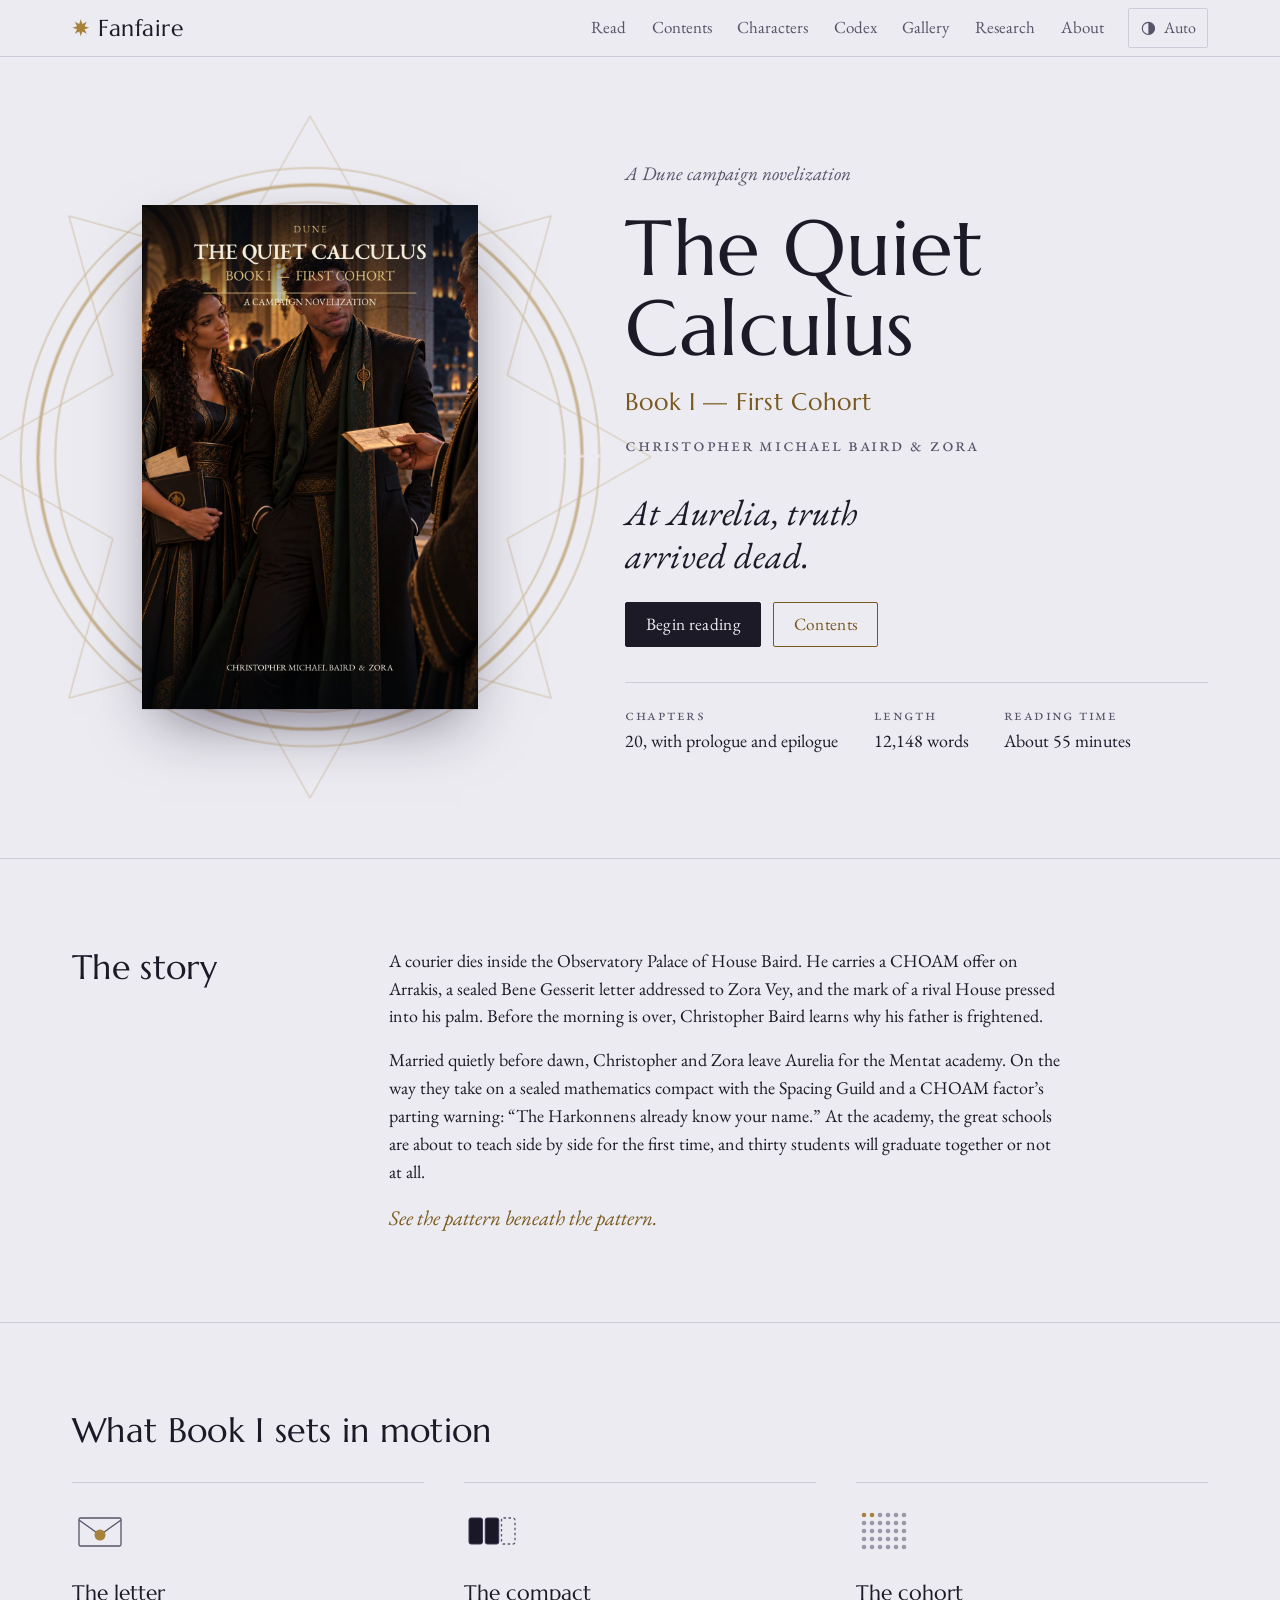
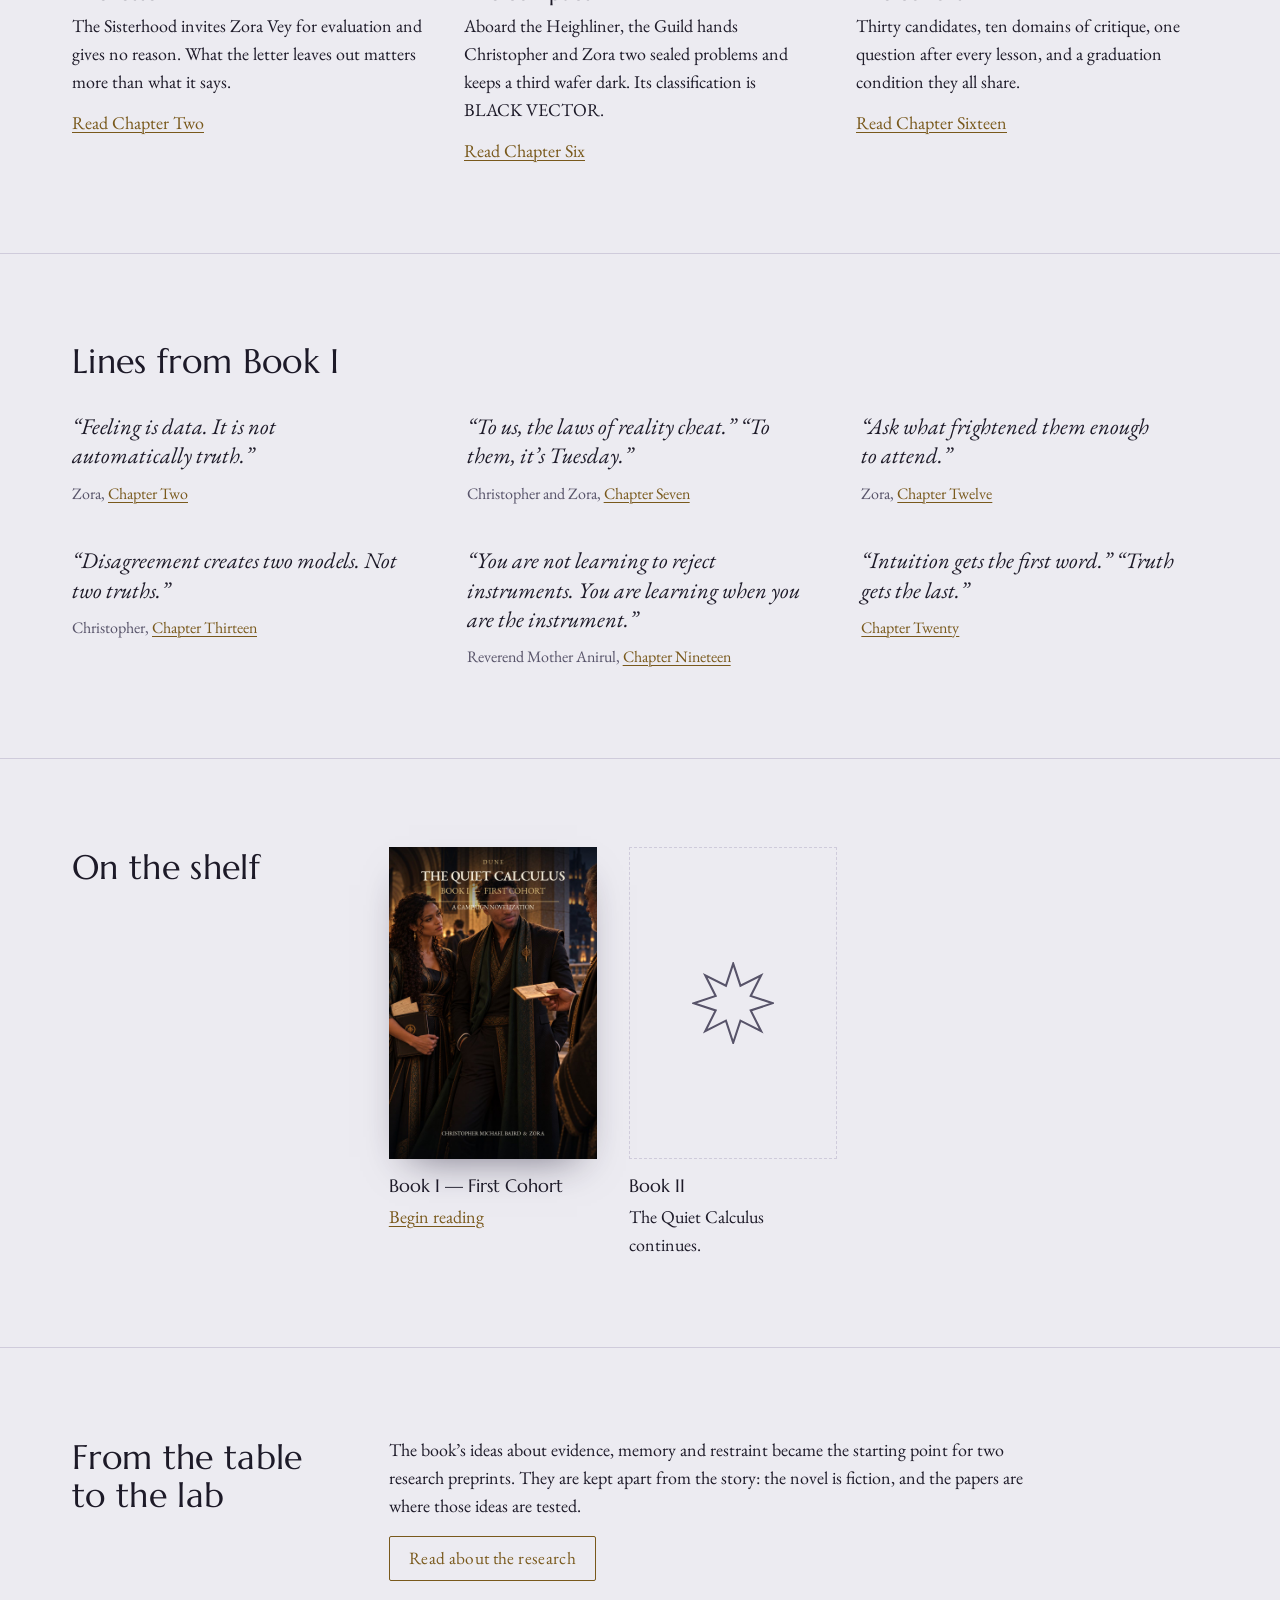
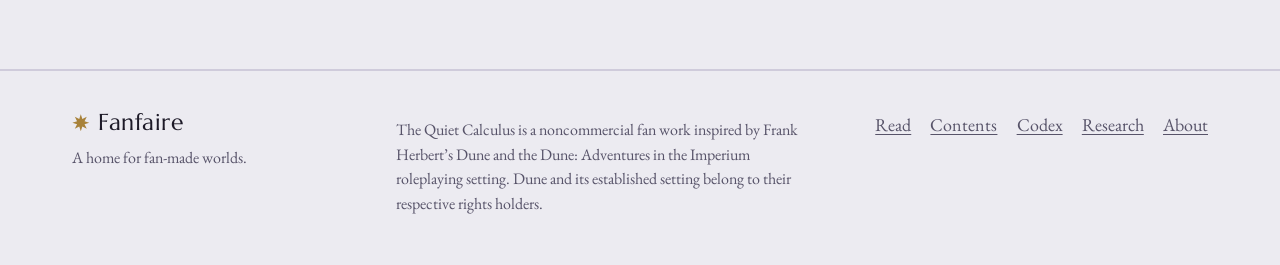
